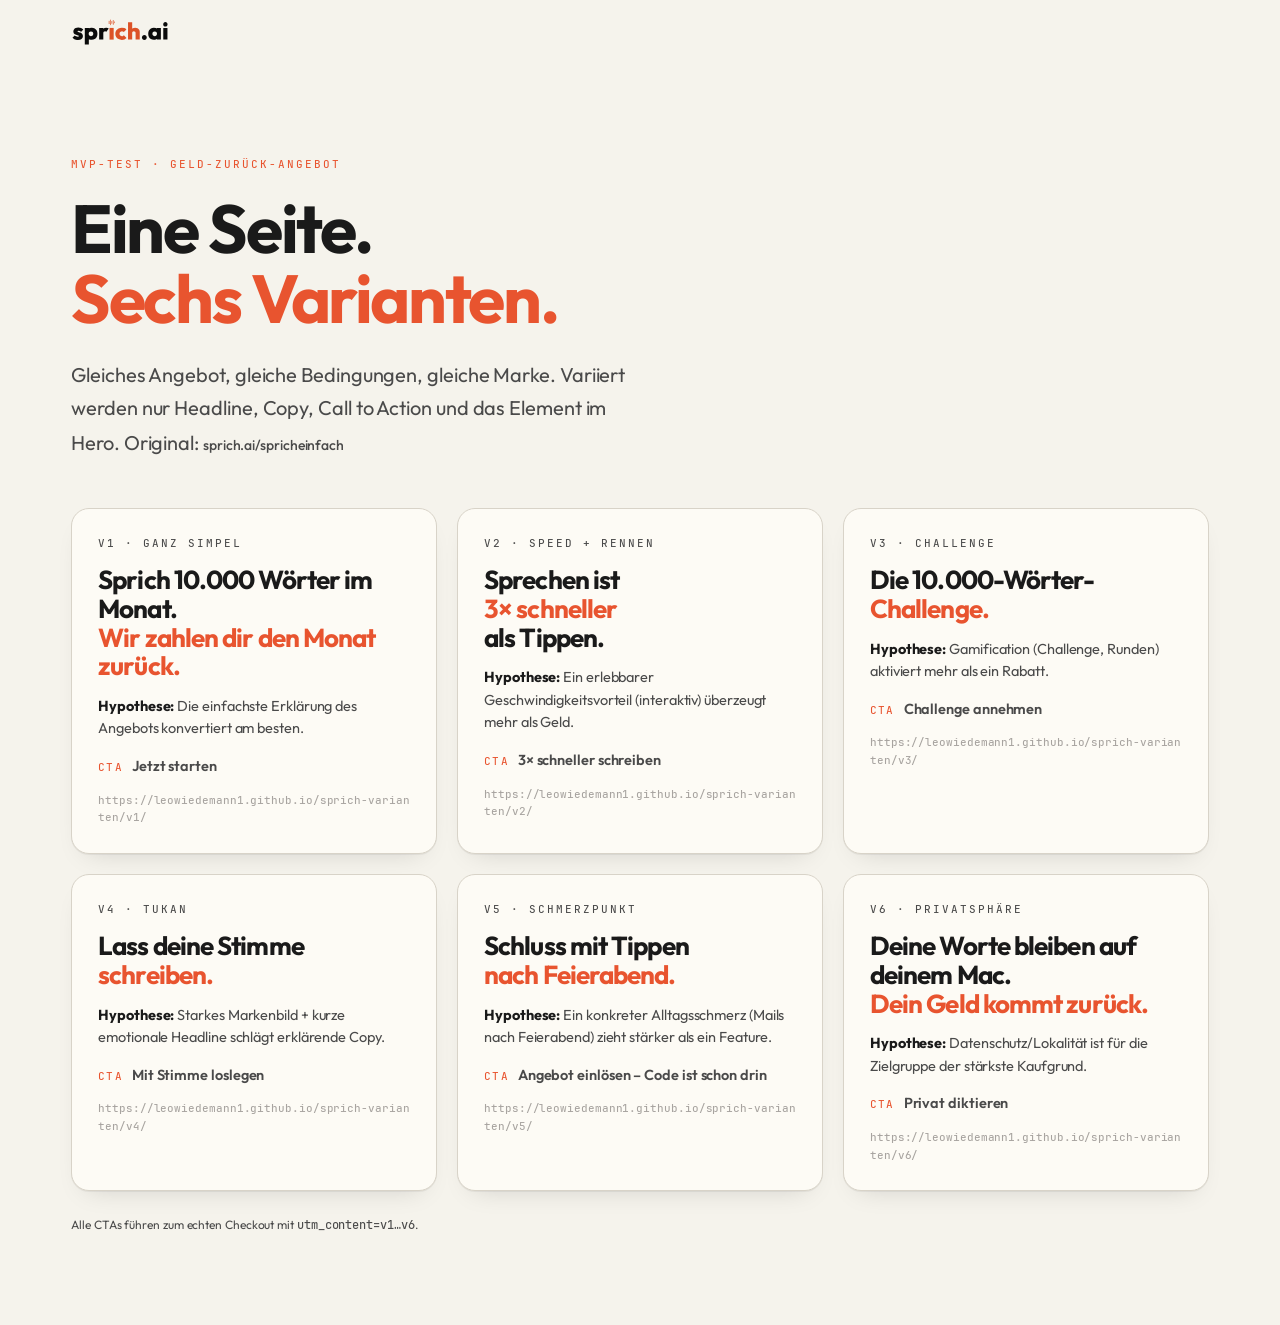
==== index.html @ cdb41f2b "Sechs Landingpage-Varianten von sprich.ai/spricheinfach Statische Varianten für einen MVP-/Copy-Test" ====
<!DOCTYPE html><html lang="de" class="outfit_3907d2c3-module__COBjUq__variable fraunces_93128a2b-module__v168Qq__variable jetbrains_e8d403b8-module___cNS3W__variable"><head>
<meta charset="utf-8"/>
<meta name="viewport" content="width=device-width, initial-scale=1"/>
<meta name="robots" content="noindex, nofollow"/>
<title>Sprich · 6 Landingpage-Varianten</title>
<meta name="description" content="Übersicht der sechs Testvarianten"/>
<link rel="icon" href="https://www.sprich.ai/favicon.ico"/>
<link rel="stylesheet" href="assets/css/fonts.css"/>
<link rel="stylesheet" href="assets/css/site.css"/>
<link rel="stylesheet" href="assets/css/variants.css"/>
</head><body><div class="homepage moneyback vx-index">
<nav class="h-nav"><div class="wrap h-nav-inner"><a href="https://www.sprich.ai/" class="h-nav-brand" aria-label="sprich.ai"><img src="assets/img/wordmark-black.svg" alt="" width="98" height="28"/></a></div></nav>
<main><section class="moneyback_hero"><div class="wrap">
<p class="kicker moneyback_eyebrow">MVP-Test · Geld-zurück-Angebot</p>
<h1 class="hed">Eine Seite.<br/><em>Sechs Varianten.</em></h1>
<p class="moneyback_intro">Gleiches Angebot, gleiche Bedingungen, gleiche Marke. Variiert werden nur Headline, Copy, Call to Action und das Element im Hero. Original: <a class="moneyback_text-link" href="https://www.sprich.ai/spricheinfach">sprich.ai/spricheinfach</a></p>
<div class="vx-grid"><a class="vx-card" href="v1/">
<span class="kicker">V1 · Ganz simpel</span>
<h2 class="hed">Sprich 10.000 Wörter im Monat.<br/><em>Wir zahlen dir den Monat zurück.</em></h2>
<p class="vx-card-hyp"><b>Hypothese:</b> Die einfachste Erklärung des Angebots konvertiert am besten.</p>
<p class="vx-card-cta"><span class="mono">CTA</span> Jetzt starten</p>
<span class="vx-card-url mono">https://leowiedemann1.github.io/sprich-varianten/v1/</span>
</a><a class="vx-card" href="v2/">
<span class="kicker">V2 · Speed + Rennen</span>
<h2 class="hed">Sprechen ist<br/><em>3× schneller</em><br/>als Tippen.</h2>
<p class="vx-card-hyp"><b>Hypothese:</b> Ein erlebbarer Geschwindigkeitsvorteil (interaktiv) überzeugt mehr als Geld.</p>
<p class="vx-card-cta"><span class="mono">CTA</span> 3× schneller schreiben</p>
<span class="vx-card-url mono">https://leowiedemann1.github.io/sprich-varianten/v2/</span>
</a><a class="vx-card" href="v3/">
<span class="kicker">V3 · Challenge</span>
<h2 class="hed">Die 10.000-Wörter-<br/><em>Challenge.</em></h2>
<p class="vx-card-hyp"><b>Hypothese:</b> Gamification (Challenge, Runden) aktiviert mehr als ein Rabatt.</p>
<p class="vx-card-cta"><span class="mono">CTA</span> Challenge annehmen</p>
<span class="vx-card-url mono">https://leowiedemann1.github.io/sprich-varianten/v3/</span>
</a><a class="vx-card" href="v4/">
<span class="kicker">V4 · Tukan</span>
<h2 class="hed">Lass deine Stimme<br/><em>schreiben.</em></h2>
<p class="vx-card-hyp"><b>Hypothese:</b> Starkes Markenbild + kurze emotionale Headline schlägt erklärende Copy.</p>
<p class="vx-card-cta"><span class="mono">CTA</span> Mit Stimme loslegen</p>
<span class="vx-card-url mono">https://leowiedemann1.github.io/sprich-varianten/v4/</span>
</a><a class="vx-card" href="v5/">
<span class="kicker">V5 · Schmerzpunkt</span>
<h2 class="hed">Schluss mit Tippen<br/><em>nach Feierabend.</em></h2>
<p class="vx-card-hyp"><b>Hypothese:</b> Ein konkreter Alltagsschmerz (Mails nach Feierabend) zieht stärker als ein Feature.</p>
<p class="vx-card-cta"><span class="mono">CTA</span> Angebot einlösen – Code ist schon drin</p>
<span class="vx-card-url mono">https://leowiedemann1.github.io/sprich-varianten/v5/</span>
</a><a class="vx-card" href="v6/">
<span class="kicker">V6 · Privatsphäre</span>
<h2 class="hed">Deine Worte bleiben auf deinem Mac.<br/><em>Dein Geld kommt zurück.</em></h2>
<p class="vx-card-hyp"><b>Hypothese:</b> Datenschutz/Lokalität ist für die Zielgruppe der stärkste Kaufgrund.</p>
<p class="vx-card-cta"><span class="mono">CTA</span> Privat diktieren</p>
<span class="vx-card-url mono">https://leowiedemann1.github.io/sprich-varianten/v6/</span>
</a></div>
<p class="moneyback_fineprint">Alle CTAs führen zum echten Checkout mit <span class="mono">utm_content=v1…v6</span>.</p>
</div></section></main></div></body></html>
---- assets/css/fonts.css ----
@font-face{font-family:outfit;src:url(../media/Outfit_Thin-s.p.4e0f2095.ttf)format("truetype");font-display:swap;font-weight:100;font-style:normal}@font-face{font-family:outfit;src:url(../media/Outfit_ExtraLight-s.p.89c4f352.ttf)format("truetype");font-display:swap;font-weight:200;font-style:normal}@font-face{font-family:outfit;src:url(../media/Outfit_Light-s.p.02cbdb76.ttf)format("truetype");font-display:swap;font-weight:300;font-style:normal}@font-face{font-family:outfit;src:url(../media/Outfit_Regular-s.p.e9103a9d.ttf)format("truetype");font-display:swap;font-weight:400;font-style:normal}@font-face{font-family:outfit;src:url(../media/Outfit_Medium-s.p.50cb623b.ttf)format("truetype");font-display:swap;font-weight:500;font-style:normal}@font-face{font-family:outfit;src:url(../media/Outfit_SemiBold-s.p.54ae8ef2.ttf)format("truetype");font-display:swap;font-weight:600;font-style:normal}@font-face{font-family:outfit;src:url(../media/Outfit_Bold-s.p.bc7df518.ttf)format("truetype");font-display:swap;font-weight:700;font-style:normal}@font-face{font-family:outfit;src:url(../media/Outfit_ExtraBold-s.p.4456fcc8.ttf)format("truetype");font-display:swap;font-weight:800;font-style:normal}@font-face{font-family:outfit;src:url(../media/Outfit_Black-s.p.4d6cdb47.ttf)format("truetype");font-display:swap;font-weight:900;font-style:normal}@font-face{font-family:outfit Fallback;src:local(Arial);ascent-override:99.94%;descent-override:25.98%;line-gap-override:0.0%;size-adjust:100.06%}.outfit_3907d2c3-module__COBjUq__className{font-family:outfit,outfit Fallback}.outfit_3907d2c3-module__COBjUq__variable{--font-outfit:"outfit","outfit Fallback"}
@font-face{font-family:fraunces;src:url(../media/Fraunces_normal_latin_ext-s.p.5f7c7356.woff2)format("woff2");font-display:swap;font-weight:100 900;font-style:normal}@font-face{font-family:fraunces;src:url(../media/Fraunces_normal_latin-s.p.fb4c44d9.woff2)format("woff2");font-display:swap;font-weight:100 900;font-style:normal}@font-face{font-family:fraunces;src:url(../media/Fraunces_italic_latin_ext-s.p.338f221d.woff2)format("woff2");font-display:swap;font-weight:100 900;font-style:italic}@font-face{font-family:fraunces;src:url(../media/Fraunces_italic_latin-s.p.2927a788.woff2)format("woff2");font-display:swap;font-weight:100 900;font-style:italic}@font-face{font-family:fraunces Fallback;src:local(Arial);ascent-override:84.05%;descent-override:21.91%;line-gap-override:0.0%;size-adjust:116.36%}.fraunces_93128a2b-module__v168Qq__className{font-family:fraunces,fraunces Fallback}.fraunces_93128a2b-module__v168Qq__variable{--font-fraunces:"fraunces","fraunces Fallback"}
@font-face{font-family:jetbrains;src:url(../media/JetBrainsMono_Regular-s.p.3859950e.ttf)format("truetype");font-display:swap;font-weight:400;font-style:normal}@font-face{font-family:jetbrains;src:url(../media/JetBrainsMono_Medium-s.p.96bf6c27.ttf)format("truetype");font-display:swap;font-weight:500;font-style:normal}@font-face{font-family:jetbrains Fallback;src:local(Arial);ascent-override:77.57%;descent-override:22.82%;line-gap-override:0.0%;size-adjust:131.49%}.jetbrains_e8d403b8-module___cNS3W__className{font-family:jetbrains,jetbrains Fallback}.jetbrains_e8d403b8-module___cNS3W__variable{--font-jetbrains:"jetbrains","jetbrains Fallback"}
---- assets/css/site.css ----
@layer properties{@supports (((-webkit-hyphens:none)) and (not (margin-trim:inline))) or ((-moz-orient:inline) and (not (color:rgb(from red r g b)))){*,:before,:after,::backdrop{--tw-rotate-x:initial;--tw-rotate-y:initial;--tw-rotate-z:initial;--tw-skew-x:initial;--tw-skew-y:initial;--tw-border-style:solid;--tw-shadow:0 0 #0000;--tw-shadow-color:initial;--tw-shadow-alpha:100%;--tw-inset-shadow:0 0 #0000;--tw-inset-shadow-color:initial;--tw-inset-shadow-alpha:100%;--tw-ring-color:initial;--tw-ring-shadow:0 0 #0000;--tw-inset-ring-color:initial;--tw-inset-ring-shadow:0 0 #0000;--tw-ring-inset:initial;--tw-ring-offset-width:0px;--tw-ring-offset-color:#fff;--tw-ring-offset-shadow:0 0 #0000;--tw-outline-style:solid;--tw-blur:initial;--tw-brightness:initial;--tw-contrast:initial;--tw-grayscale:initial;--tw-hue-rotate:initial;--tw-invert:initial;--tw-opacity:initial;--tw-saturate:initial;--tw-sepia:initial;--tw-drop-shadow:initial;--tw-drop-shadow-color:initial;--tw-drop-shadow-alpha:100%;--tw-drop-shadow-size:initial;--tw-ease:initial}}}@layer theme{:root,:host{--font-sans:ui-sans-serif,system-ui,sans-serif,"Apple Color Emoji","Segoe UI Emoji","Segoe UI Symbol","Noto Color Emoji";--font-mono:ui-monospace,SFMono-Regular,Menlo,Monaco,Consolas,"Liberation Mono","Courier New",monospace;--spacing:.25rem;--radius-sm:.25rem;--radius-md:.375rem;--radius-lg:.5rem;--radius-xl:.75rem;--shadow-sm:0 1px 3px 0 #0000001a,0 1px 2px -1px #0000001a;--shadow-md:0 4px 6px -1px #0000001a,0 2px 4px -2px #0000001a;--shadow-lg:0 10px 15px -3px #0000001a,0 4px 6px -4px #0000001a;--ease-in:cubic-bezier(.4,0,1,1);--ease-out:cubic-bezier(0,0,.2,1);--default-transition-duration:.15s;--default-transition-timing-function:cubic-bezier(.4,0,.2,1);--default-font-family:var(--font-sans);--default-mono-font-family:var(--font-mono)}}@layer base{*,:after,:before,::backdrop{box-sizing:border-box;border:0 solid;margin:0;padding:0}::file-selector-button{box-sizing:border-box;border:0 solid;margin:0;padding:0}html,:host{-webkit-text-size-adjust:100%;tab-size:4;line-height:1.5;font-family:var(--default-font-family,ui-sans-serif,system-ui,sans-serif,"Apple Color Emoji","Segoe UI Emoji","Segoe UI Symbol","Noto Color Emoji");font-feature-settings:var(--default-font-feature-settings,normal);font-variation-settings:var(--default-font-variation-settings,normal);-webkit-tap-highlight-color:transparent}hr{height:0;color:inherit;border-top-width:1px}abbr:where([title]){-webkit-text-decoration:underline dotted;text-decoration:underline dotted}h1,h2,h3,h4,h5,h6{font-size:inherit;font-weight:inherit}a{color:inherit;-webkit-text-decoration:inherit;-webkit-text-decoration:inherit;-webkit-text-decoration:inherit;-webkit-text-decoration:inherit;text-decoration:inherit}b,strong{font-weight:bolder}code,kbd,samp,pre{font-family:var(--default-mono-font-family,ui-monospace,SFMono-Regular,Menlo,Monaco,Consolas,"Liberation Mono","Courier New",monospace);font-feature-settings:var(--default-mono-font-feature-settings,normal);font-variation-settings:var(--default-mono-font-variation-settings,normal);font-size:1em}small{font-size:80%}sub,sup{vertical-align:baseline;font-size:75%;line-height:0;position:relative}sub{bottom:-.25em}sup{top:-.5em}table{text-indent:0;border-color:inherit;border-collapse:collapse}:-moz-focusring{outline:auto}progress{vertical-align:baseline}summary{display:list-item}ol,ul,menu{list-style:none}img,svg,video,canvas,audio,iframe,embed,object{vertical-align:middle;display:block}img,video{max-width:100%;height:auto}button,input,select,optgroup,textarea{font:inherit;font-feature-settings:inherit;font-variation-settings:inherit;letter-spacing:inherit;color:inherit;opacity:1;background-color:#0000;border-radius:0}::file-selector-button{font:inherit;font-feature-settings:inherit;font-variation-settings:inherit;letter-spacing:inherit;color:inherit;opacity:1;background-color:#0000;border-radius:0}:where(select:is([multiple],[size])) optgroup{font-weight:bolder}:where(select:is([multiple],[size])) optgroup option{padding-inline-start:20px}::file-selector-button{margin-inline-end:4px}::placeholder{opacity:1}@supports (not ((-webkit-appearance:-apple-pay-button))) or (contain-intrinsic-size:1px){::placeholder{color:currentColor}@supports (color:color-mix(in lab, red, red)){::placeholder{color:color-mix(in oklab,currentcolor 50%,transparent)}}}textarea{resize:vertical}::-webkit-search-decoration{-webkit-appearance:none}::-webkit-date-and-time-value{min-height:1lh;text-align:inherit}::-webkit-datetime-edit{display:inline-flex}::-webkit-datetime-edit-fields-wrapper{padding:0}::-webkit-datetime-edit{padding-block:0}::-webkit-datetime-edit-year-field{padding-block:0}::-webkit-datetime-edit-month-field{padding-block:0}::-webkit-datetime-edit-day-field{padding-block:0}::-webkit-datetime-edit-hour-field{padding-block:0}::-webkit-datetime-edit-minute-field{padding-block:0}::-webkit-datetime-edit-second-field{padding-block:0}::-webkit-datetime-edit-millisecond-field{padding-block:0}::-webkit-datetime-edit-meridiem-field{padding-block:0}::-webkit-calendar-picker-indicator{line-height:1}:-moz-ui-invalid{box-shadow:none}button,input:where([type=button],[type=reset],[type=submit]){appearance:button}::file-selector-button{appearance:button}::-webkit-inner-spin-button{height:auto}::-webkit-outer-spin-button{height:auto}[hidden]:where(:not([hidden=until-found])){display:none!important}}@layer components;@layer utilities{.collapse{visibility:collapse}.invisible{visibility:hidden}.visible{visibility:visible}.absolute{position:absolute}.fixed{position:fixed}.relative{position:relative}.static{position:static}.sticky{position:sticky}.start{inset-inline-start:var(--spacing)}.end{inset-inline-end:var(--spacing)}.container{width:100%}@media (min-width:40rem){.container{max-width:40rem}}@media (min-width:48rem){.container{max-width:48rem}}@media (min-width:64rem){.container{max-width:64rem}}@media (min-width:80rem){.container{max-width:80rem}}@media (min-width:96rem){.container{max-width:96rem}}.block{display:block}.flex{display:flex}.grid{display:grid}.hidden{display:none}.inline{display:inline}.inline-block{display:inline-block}.inline-flex{display:inline-flex}.table{display:table}.transform{transform:var(--tw-rotate-x,)var(--tw-rotate-y,)var(--tw-rotate-z,)var(--tw-skew-x,)var(--tw-skew-y,)}.truncate{text-overflow:ellipsis;white-space:nowrap;overflow:hidden}.rounded{border-radius:.25rem}.border{border-style:var(--tw-border-style);border-width:1px}.lowercase{text-transform:lowercase}.uppercase{text-transform:uppercase}.italic{font-style:italic}.line-through{text-decoration-line:line-through}.underline{text-decoration-line:underline}.shadow{--tw-shadow:0 1px 3px 0 var(--tw-shadow-color,#0000001a),0 1px 2px -1px var(--tw-shadow-color,#0000001a);box-shadow:var(--tw-inset-shadow),var(--tw-inset-ring-shadow),var(--tw-ring-offset-shadow),var(--tw-ring-shadow),var(--tw-shadow)}.ring{--tw-ring-shadow:var(--tw-ring-inset,)0 0 0 calc(1px + var(--tw-ring-offset-width))var(--tw-ring-color,currentcolor);box-shadow:var(--tw-inset-shadow),var(--tw-inset-ring-shadow),var(--tw-ring-offset-shadow),var(--tw-ring-shadow),var(--tw-shadow)}.outline{outline-style:var(--tw-outline-style);outline-width:1px}.blur{--tw-blur:blur(8px);filter:var(--tw-blur,)var(--tw-brightness,)var(--tw-contrast,)var(--tw-grayscale,)var(--tw-hue-rotate,)var(--tw-invert,)var(--tw-saturate,)var(--tw-sepia,)var(--tw-drop-shadow,)}.filter{filter:var(--tw-blur,)var(--tw-brightness,)var(--tw-contrast,)var(--tw-grayscale,)var(--tw-hue-rotate,)var(--tw-invert,)var(--tw-saturate,)var(--tw-sepia,)var(--tw-drop-shadow,)}.transition{transition-property:color,background-color,border-color,outline-color,text-decoration-color,fill,stroke,--tw-gradient-from,--tw-gradient-via,--tw-gradient-to,opacity,box-shadow,transform,translate,scale,rotate,filter,-webkit-backdrop-filter,backdrop-filter,display,content-visibility,overlay,pointer-events;transition-timing-function:var(--tw-ease,var(--default-transition-timing-function));transition-duration:var(--tw-duration,var(--default-transition-duration))}.ease-in{--tw-ease:var(--ease-in);transition-timing-function:var(--ease-in)}.ease-out{--tw-ease:var(--ease-out);transition-timing-function:var(--ease-out)}}:root{--bg-primary:#000;--bg-elevated:#0a0a0a;--bg-card:#0d0d0d;--text-primary:#fafafa;--text-secondary:#fafafa8c;--text-muted:#fafafa59;--accent-glow:#ffffff0f;--border-subtle:#ffffff14;--border-hover:#ffffff26;--color-accent:#ef6a42;--white:#fff;--black:#000;--font-primary:var(--font-outfit),sans-serif;--font-mono:var(--font-outfit),monospace;--space-xs:.5rem;--space-sm:.75rem;--space-md:1rem;--space-lg:1.5rem;--space-xl:2rem;--space-2xl:3rem;--space-3xl:4rem;--space-4xl:6rem;--space-5xl:8rem;--radius-sm:.5rem;--radius-md:.75rem;--radius-lg:1rem;--radius-xl:1.5rem;--radius-pill:9999px;--ease-out:cubic-bezier(.16,1,.3,1);--ease-in-out:cubic-bezier(.65,0,.35,1);--duration-fast:.15s;--duration-normal:.3s;--duration-slow:.5s;--z-bg:0;--z-content:1;--z-spotlight:2;--z-nav:100}*,:before,:after{box-sizing:border-box;margin:0;padding:0}html{scroll-behavior:smooth;-webkit-font-smoothing:antialiased;-moz-osx-font-smoothing:grayscale;text-rendering:optimizelegibility}body{background-color:var(--bg-primary);color:var(--text-primary);font-family:var(--font-primary);min-height:100vh;font-size:1rem;line-height:1.6;overflow-x:hidden}body:before{content:"";pointer-events:none;width:120%;height:60%;z-index:var(--z-bg);background:radial-gradient(at 50% 0,#19193259 0%,#0f0f1e33 30%,#0000 70%);position:fixed;top:-20%;left:50%;transform:translate(-50%)}a{color:inherit;text-decoration:none}img{max-width:100%;display:block}::selection{color:var(--text-primary);background:#ffffff26}.btn{white-space:nowrap;cursor:pointer;border:1px solid #0000;border-radius:.5rem;justify-content:center;align-items:center;height:2.5rem;padding:0 1rem;font-size:.875rem;font-weight:500;text-decoration:none;transition:all .2s;display:inline-flex}.btn-primary{background:var(--text-primary);color:#000;box-shadow:0 1px 2px #0000000d}.btn-primary:hover{background:#ffffffe6}.btn-ghost{color:var(--text-secondary);background:0 0}.btn-ghost:hover{color:var(--text-primary);background:#ffffff0d}h1,h2,h3,h4,h5,h6{letter-spacing:-.02em;color:var(--text-primary);font-weight:700;line-height:1.1}p{color:var(--text-secondary);line-height:1.65}@keyframes hero-fade-in-up{0%{opacity:0;transform:translateY(30px)}to{opacity:1;transform:translateY(0)}}@media (prefers-reduced-motion:reduce){*,:before,:after{transition-duration:.01ms!important;animation-duration:.01ms!important;animation-iteration-count:1!important}}html,body{max-width:100%;overflow-x:clip}@media (max-width:768px){.feature-card_desc,.secondary-feature_desc,.agentic_feature-desc,.agentic_subline,.denglisch_desc,.hero_subline{text-align:center;overflow-wrap:break-word;word-break:break-word}.nav_inner{gap:var(--space-sm);padding:var(--space-xs)var(--space-xs)var(--space-xs)var(--space-md)}.nav_link{padding:var(--space-xs)var(--space-sm);font-size:.8rem}.nav_cta{padding:var(--space-xs)var(--space-md);font-size:.8rem}.hero-seq__trust-badge{white-space:normal;text-wrap:balance}.integrations_headline{font-size:clamp(1.75rem,5vw,3rem)}.section_agentic{overflow:hidden}.agentic_container{gap:var(--space-3xl);padding:0 var(--space-lg);grid-template-columns:1fr}.agentic_container>*{min-width:0;max-width:100%}.agentic_subline{max-width:100%}.terminal_mascot_container,.terminal_headerbox{display:none}.agentic_terminal{width:100%;max-width:100%}.terminal_prompt_container{white-space:normal;overflow-wrap:break-word;word-break:break-word}}@media (max-width:480px){.nav_links{display:none}.nav_inner{padding:var(--space-xs)var(--space-xs)var(--space-xs)var(--space-md)}.integrations_headline{font-size:clamp(1.5rem,7vw,2rem)}.features_label,.denglisch_label,.agentic_label{letter-spacing:.04em;font-size:1rem}.agentic_container{gap:var(--space-2xl);padding:0 var(--space-md);grid-template-columns:1fr}.agentic_container>*{min-width:0;max-width:100%}.agentic_headline{font-size:1.75rem}.agentic_subline{max-width:100%}.terminal_body{font-size:.72rem}.terminal_mascot_container,.terminal_headerbox{display:none}}.mock-scroll-wrapper{width:100%}@media (max-width:768px){.mock-scroll-wrapper{-webkit-overflow-scrolling:touch;margin-left:calc(-1*var(--hpad,20px));margin-right:calc(-1*var(--hpad,20px));padding-left:var(--hpad,20px);padding-right:var(--hpad,20px);scrollbar-width:none;overflow-x:auto}.mock-scroll-wrapper::-webkit-scrollbar{display:none}.mock-scroll-inner{min-width:560px}}@media (max-width:480px){.menubar-menu-item,.menubar-clock{display:none}}@media (max-width:768px){.homepage #hotkey .feature-split-grid{grid-template-columns:1fr!important;gap:2.5rem!important}.homepage #hotkey .feature-split-grid>*{min-width:0}.homepage #hotkey .hed{white-space:normal;text-wrap:balance;font-size:clamp(1.75rem,6vw,2.5rem)!important}.homepage #hotkey .card{-webkit-overflow-scrolling:touch;overflow-x:auto}.homepage .faq-grid{grid-template-columns:1fr!important}.homepage .faq-sticky{position:static!important}}@media (max-width:640px){.homepage .testimonials-grid{grid-template-columns:1fr!important}}.nav{z-index:var(--z-nav);transition:transform var(--duration-normal)var(--ease-out),opacity var(--duration-normal)var(--ease-out);position:fixed;top:1.25rem;left:50%;transform:translate(-50%)}.nav.nav--hidden{opacity:0;pointer-events:none;transform:translate(-50%)translateY(-120%)}.nav_inner{align-items:center;gap:var(--space-lg);padding:var(--space-sm)var(--space-sm)var(--space-sm)var(--space-lg);-webkit-backdrop-filter:blur(20px)saturate(1.2);border:1px solid var(--border-subtle);border-radius:var(--radius-pill);background:#0a0a0ab3;display:flex;box-shadow:0 4px 30px #0006}.nav_logo{letter-spacing:-.03em;white-space:nowrap;color:var(--text-primary);transition:opacity var(--duration-fast);flex-shrink:0;font-size:1.1rem;font-weight:700}.nav_logo:hover{opacity:.8}.nav_links{align-items:center;gap:var(--space-xs);display:flex}.nav_link{padding:var(--space-xs)var(--space-md);color:var(--text-secondary);border-radius:var(--radius-pill);transition:color var(--duration-fast),background var(--duration-fast),box-shadow var(--duration-fast);font-size:.875rem;font-weight:500}.nav_link:hover{color:var(--text-primary);background:#ffffff0f}.nav_link--active{color:#ef6a42;background:#ef6a421a;box-shadow:0 0 14px #ef6a424d,inset 0 0 10px #ef6a420d}.nav_cta{padding:var(--space-xs)var(--space-lg);color:var(--black);background:var(--white);border-radius:var(--radius-pill);transition:box-shadow var(--duration-normal)var(--ease-out),transform var(--duration-fast);white-space:nowrap;align-items:center;gap:.4rem;font-size:.875rem;font-weight:600;display:inline-flex}.apple-icon{flex-shrink:0;position:relative;top:-1px}.nav_cta:hover{transform:scale(1.02);box-shadow:0 0 20px #fff3,0 0 60px #ffffff0d}@media (max-width:640px){.nav_inner{gap:.35rem;padding:.4rem .4rem .4rem .75rem}.nav_links{gap:0}.nav_link{padding:.3rem .5rem;font-size:.75rem}.nav_cta{padding:.4rem .6rem}.nav_cta-label{display:none}}.nav_mobile-toggle{color:var(--text-primary);cursor:pointer;transition:background var(--duration-fast);background:0 0;border:none;border-radius:50%;padding:.4rem;display:none}.nav_mobile-toggle:hover{background:#ffffff1a}@media (max-width:768px){.nav_mobile-toggle{justify-content:center;align-items:center;display:flex}.nav_cta,.nav_links{display:none!important}}.section_integrations{padding:0 0 var(--space-xl);position:relative;overflow:hidden}.integrations_layout{max-width:1240px;padding:0 var(--space-xl);grid-template-columns:minmax(0,.95fr) minmax(0,1.05fr);align-items:center;gap:clamp(24px,4vw,64px);margin:0 auto;display:grid}.integrations_header{text-align:left}.integrations_header .section-subtitle{margin-bottom:var(--space-md)}.integrations_headline{letter-spacing:-.03em;text-wrap:balance;font-size:clamp(2.2rem,4vw,3.6rem);font-weight:800;line-height:1.1}.integrations_lead{margin-top:var(--space-md);max-width:46ch;color:var(--ink-mute);text-wrap:pretty;font-size:clamp(1rem,1.3vw,1.15rem);line-height:1.55}.integrations_pills{margin:var(--space-lg)0 0;flex-wrap:wrap;gap:.6rem;padding:0;list-style:none;display:flex}.integrations_cta{margin-top:var(--space-lg);display:flex}.app-grid{--app-grid-tile:clamp(56px,6vw,80px);--app-grid-gap:clamp(.7rem,1.1vw,1.1rem);min-height:clamp(360px,42vw,560px);position:relative;overflow:hidden;-webkit-mask-image:radial-gradient(75% 75%,#000 45%,#0000 100%);mask-image:radial-gradient(75% 75%,#000 45%,#0000 100%)}.app-grid__rows{gap:var(--app-grid-gap);flex-direction:column;width:150%;display:flex;position:absolute;top:50%;left:50%;transform:translate(-50%,-50%)rotate(-24deg)}.app-grid__row{overflow:hidden}.app-grid__track{gap:var(--app-grid-gap);will-change:transform;width:max-content;animation:70s linear infinite app-grid-drift;display:flex}.app-grid__row[data-reverse] .app-grid__track{animation-direction:reverse}.app-grid__row:nth-child(2) .app-grid__track{animation-duration:95s}.app-grid__row:nth-child(3) .app-grid__track{animation-duration:80s}.app-grid__row:nth-child(4) .app-grid__track{animation-duration:105s}@keyframes app-grid-drift{to{transform:translate(-50%)}}.app-grid__tile{width:var(--app-grid-tile);height:var(--app-grid-tile);background:var(--paper-elev);border:1px solid var(--line-soft);border-radius:clamp(14px,1.4vw,20px);flex-shrink:0;overflow:hidden}.app-grid__tile img{object-fit:cover;width:100%;height:100%;display:block}@media (max-width:900px){.integrations_layout{grid-template-columns:minmax(0,1fr);gap:clamp(20px,5vw,40px)}.integrations_header{text-align:center}.integrations_lead{margin-left:auto;margin-right:auto}.integrations_pills,.integrations_cta{justify-content:center}.app-grid{--app-grid-tile:64px;--app-grid-gap:.85rem;min-height:clamp(300px,62vw,420px)}.app-grid__rows{width:140%}}@media (max-width:640px){.integrations_pills{grid-template-columns:1fr 1fr;align-items:stretch;gap:.5rem;display:grid}.integrations_pills .hero-seq__trust-badge{white-space:normal;text-align:center;justify-content:center;height:100%;padding:.5rem .7rem;font-size:.78rem}}@media (max-width:480px){.app-grid{--app-grid-tile:52px;--app-grid-gap:.6rem;min-height:260px}}@media (prefers-reduced-motion:reduce){.app-grid__track{animation:none}}.section_agentic{padding:var(--space-5xl)0;position:relative;overflow:hidden}.section_agentic:before{content:"";pointer-events:none;background:radial-gradient(#60a5fa0f 0%,#0000 70%);width:800px;height:600px;position:absolute;top:50%;left:50%;transform:translate(-50%,-50%)}.agentic_container{max-width:1200px;padding:0 var(--space-xl);gap:var(--space-4xl);grid-template-columns:1fr 1.2fr;align-items:center;margin:0 auto;display:grid}.agentic_text{gap:var(--space-md);flex-direction:column;display:flex}.agentic_label{text-transform:uppercase;letter-spacing:.1em;color:#ef6a42;font-size:1.53rem;font-weight:600}.agentic_headline{letter-spacing:-.03em;font-size:clamp(2rem,4vw,3.2rem);font-weight:800;line-height:1.1}.agentic_subline{color:var(--text-secondary);max-width:min(440px,100%);font-size:1rem;line-height:1.65}.agentic_features{gap:var(--space-xl);margin-top:var(--space-xl);flex-direction:column;display:flex}.agentic_feature{gap:var(--space-md);align-items:flex-start;display:flex}.agentic_feature>div:last-child{overflow-wrap:break-word;word-break:break-word;flex:1;min-width:0}.agentic_feature-icon{background:#ef6a4214;border:1px solid #ef6a4226;border-radius:10px;flex-shrink:0;justify-content:center;align-items:center;width:44px;height:44px;margin-top:2px;display:flex}.agentic_feature-title{color:var(--text-primary);margin-bottom:var(--space-xs);font-size:1rem;font-weight:700}.agentic_feature-desc{color:var(--text-secondary);font-size:.875rem;line-height:1.6}@media (max-width:768px){.agentic_container{align-items:start;gap:var(--space-3xl);padding:0 var(--space-md);grid-template-columns:1fr}.section_agentic{padding-left:0;padding-right:0;overflow:clip}.agentic_subline{max-width:100%}.agentic_container>*{overflow-wrap:break-word;word-break:break-word;min-width:0;max-width:100%}}.agentic_terminal{background-color:#0b0b0b;border:1px solid #2d2d2d;border-radius:11px;flex-direction:column;width:582px;max-width:100%;height:399px;margin:0 auto;display:flex;position:relative;overflow:hidden;box-shadow:0 3px 20px #00000040}@media (max-width:768px){.agentic_terminal{width:100%;max-width:100%;height:260px}}.terminal_chrome{border-bottom:1px solid #2d2d2d;align-items:center;padding:10px;display:flex}.window_controls{gap:7px;display:flex}.window_controls span{border-radius:50%;width:11px;height:11px;display:inline-block}.window_controls span:first-child{background-color:#ff5f56}.window_controls span:nth-child(2){background-color:#ffbd2e}.window_controls span:nth-child(3){background-color:#27c93f}.terminal_body{color:#fff;flex:1;padding:8px 16px;font-family:ui-monospace,SFMono-Regular,Menlo,Monaco,Consolas,Liberation Mono,Courier New,monospace;font-size:11px;position:relative;overflow:hidden}.terminal_body *{overflow-wrap:break-word;word-break:break-word;font-family:inherit}.terminal_body:after{content:"";pointer-events:none;background:linear-gradient(#0000 0%,#000000e6 100%);border-bottom-right-radius:11px;border-bottom-left-radius:11px;height:96px;position:absolute;bottom:0;left:0;right:0}.terminal_mascot_container{white-space:pre;color:#ef6a42;max-width:100%;margin-bottom:8px;line-height:1;overflow:hidden}.terminal_dim{color:#ffffff80}.terminal_white{color:#fff}.terminal_prompt_caret{color:#7b61ff}.terminal_action_read{color:#27c93f}.terminal_action_create{color:gold}.terminal_prompt_container{color:#ffffffe6;opacity:0;overflow-wrap:break-word;word-break:break-word;width:100%;min-width:0;margin-top:2px;line-height:1.3;transition:opacity .3s ease-out;display:flex}.terminal_prompt_container>div{flex:1;min-width:0}.terminal_prompt--visible{opacity:1}.terminal_animated{white-space:normal;overflow-wrap:break-word;word-break:break-word;color:#fffc;max-width:100%;margin-top:2px;margin-left:0;line-height:1.3;overflow:hidden}.terminal_line{opacity:0;transition:opacity .15s ease-out}.terminal_line--visible{opacity:1}.terminal_spacer{height:8px}@keyframes spin_braille{0%{content:"⠋"}10%{content:"⠙"}20%{content:"⠹"}30%{content:"⠸"}40%{content:"⠼"}50%{content:"⠴"}60%{content:"⠦"}70%{content:"⠧"}80%{content:"⠇"}90%{content:"⠏"}to{content:"⠋"}}@keyframes spin{to{transform:rotate(360deg)}}.auth_page{min-height:100vh;padding:var(--space-xl)var(--space-md);background:radial-gradient(ellipse at 50% 0%,#ef6a4214 0%,transparent 60%),var(--bg-primary);justify-content:center;align-items:center;display:flex}.auth_container{align-items:center;gap:var(--space-xl);opacity:0;width:100%;max-width:420px;animation:hero-fade-in-up .6s var(--ease-out).1s forwards;flex-direction:column;display:flex}.auth_logo{letter-spacing:-.03em;font-size:1.5rem;font-weight:700;text-decoration:none}.auth_logo-accent{color:#ef6a42}.auth_card{-webkit-backdrop-filter:blur(20px);border:1px solid var(--border-subtle);border-radius:var(--radius-xl);background:#0d0d0db3;width:100%;overflow:hidden}.auth_tabs{border-bottom:1px solid var(--border-subtle);display:flex}.auth_tab{padding:var(--space-md)var(--space-lg);color:var(--text-secondary);font-family:var(--font-primary);cursor:pointer;transition:color var(--duration-fast),background var(--duration-fast);background:0 0;border:none;flex:1;font-size:.95rem;font-weight:500}.auth_tab:hover{color:var(--text-primary);background:#ffffff08}.auth_tab--active{color:var(--text-primary);background:#ef6a420f;border-bottom:2px solid #ef6a42}.auth_form{gap:var(--space-md);padding:var(--space-xl);flex-direction:column;display:flex}.auth_field{gap:var(--space-xs);flex-direction:column;display:flex}.auth_label{color:var(--text-secondary);letter-spacing:.01em;font-size:.85rem;font-weight:500}.auth_label-row{justify-content:space-between;align-items:center;display:flex}.auth_forgot-link{color:#ffffff59;cursor:pointer;font-size:.78rem;font-family:var(--font-primary);transition:color var(--duration-fast);background:0 0;border:none;padding:0}.auth_forgot-link:hover{color:var(--text-secondary)}.auth_back-link{color:#fff6;cursor:pointer;font-size:.85rem;font-family:var(--font-primary);margin-bottom:var(--space-xs);transition:color var(--duration-fast);background:0 0;border:none;padding:0}.auth_back-link:hover{color:var(--text-secondary)}.auth_forgot-hint{color:var(--text-secondary);margin:0;font-size:.875rem;line-height:1.5}.auth_input{width:100%;padding:.75rem var(--space-md);border:1px solid var(--border-subtle);border-radius:var(--radius-md);color:var(--text-primary);font-family:var(--font-primary);transition:border-color var(--duration-fast),box-shadow var(--duration-fast);background:#ffffff0a;outline:none;font-size:1rem}.auth_input::placeholder{color:var(--text-muted)}.auth_input:focus{border-color:#ef6a4280;box-shadow:0 0 0 3px #ef6a421a}.auth_input--error,.auth_input--error:focus{border-color:#f8717199;box-shadow:0 0 0 3px #f871711a}.auth_field-error{color:#f87171;margin:0;font-size:.8rem;line-height:1.4}.auth_password-wrap{position:relative}.auth_password-wrap .auth_input{padding-right:2.75rem}.auth_password-toggle{border-radius:var(--radius-sm);color:var(--text-muted);cursor:pointer;transition:color var(--duration-fast);background:0 0;border:none;justify-content:center;align-items:center;padding:.35rem;display:flex;position:absolute;top:50%;right:.6rem;transform:translateY(-50%)}.auth_password-toggle:hover{color:var(--text-secondary)}.auth_password-toggle:focus-visible{outline-offset:1px;outline:2px solid #ef6a4299}.auth_strength{align-items:center;gap:var(--space-sm);margin-top:2px;display:flex}.auth_strength-bar{flex:1;gap:4px;display:flex}.auth_strength-segment{height:4px;transition:background var(--duration-normal);background:#ffffff14;border-radius:2px;flex:1}.auth_strength-label{text-align:right;min-width:52px;font-size:.75rem;font-weight:500}.auth_error{color:#f87171;border-radius:var(--radius-sm);padding:var(--space-sm)var(--space-md);background:#f8717114;border:1px solid #f8717133;font-size:.875rem}.auth_success{color:#4ade80;border-radius:var(--radius-sm);padding:var(--space-sm)var(--space-md);background:#4ade8014;border:1px solid #4ade8033;font-size:.875rem}.auth_submit{width:100%;padding:.85rem var(--space-xl);border-radius:var(--radius-pill);color:var(--white);font-family:var(--font-primary);cursor:pointer;transition:box-shadow var(--duration-normal)var(--ease-out),transform var(--duration-fast);margin-top:var(--space-xs);background:linear-gradient(90deg,#ef6a42,#d97706);border:none;font-size:1rem;font-weight:600;box-shadow:0 0 30px #ef6a4240,0 0 60px #ef6a4214}.auth_submit:hover:not(:disabled){transform:scale(1.02);box-shadow:0 0 40px #ef6a4266,0 0 80px #ef6a421f}.auth_submit:disabled{opacity:.6;cursor:not-allowed}.auth_toc-label{align-items:flex-start;gap:var(--space-sm);color:var(--text-secondary);cursor:pointer;font-size:.85rem;line-height:1.5;display:flex}.auth_toc-check-wrap{flex-shrink:0;width:16px;height:16px;margin-top:2px;position:relative}.auth_toc-checkbox{opacity:0;cursor:pointer;z-index:1;margin:0;position:absolute;inset:0}.auth_toc-checkmark{border:1px solid var(--border-subtle);width:16px;height:16px;transition:background var(--duration-fast),border-color var(--duration-fast);pointer-events:none;background:#ffffff0a;border-radius:4px;display:block;position:relative}.auth_toc-checkmark--on{background:#ef6a42;border-color:#ef6a42}.auth_toc-checkmark--on:after{content:"";border:2px solid #fff;border-top:none;border-left:none;width:5px;height:9px;position:absolute;top:1px;left:4px;transform:rotate(45deg)}.auth_toc-checkbox:focus-visible+.auth_toc-checkmark{outline-offset:2px;outline:2px solid #ef6a4299}.auth_toc-link{color:#ef6a42;transition:opacity var(--duration-fast);text-decoration:none}.auth_toc-link:hover{opacity:.8;text-decoration:underline}.auth_label-optional{color:var(--text-muted);font-size:.78rem;font-weight:400}.auth_divider{align-items:center;gap:var(--space-sm);display:flex}.auth_divider-line{background:var(--border-subtle);flex:1;height:1px}.auth_divider-text{color:var(--text-muted);text-transform:uppercase;letter-spacing:.05em;font-size:.8rem}.auth_apple-btn,.auth_google-btn{justify-content:center;align-items:center;gap:var(--space-sm);width:100%;padding:.85rem var(--space-xl);border:1px solid var(--border-subtle);border-radius:var(--radius-pill);color:#000;font-family:var(--font-primary);cursor:pointer;transition:background var(--duration-fast),transform var(--duration-fast);background:#fff;font-size:1rem;font-weight:600;display:flex}.auth_apple-btn:hover:not(:disabled),.auth_google-btn:hover:not(:disabled){background:#e8e8e8;transform:scale(1.02)}.auth_apple-btn:disabled,.auth_google-btn:disabled{opacity:.4;cursor:not-allowed}.auth_apple-icon,.auth_google-icon{width:18px;height:18px}.auth_oauth-disclaimer{color:var(--text-muted);text-align:center;margin:0;font-size:.75rem;line-height:1.5}.auth_totp-hint{color:var(--text-secondary);text-align:center;margin:0;font-size:.875rem;line-height:1.5}.auth_totp-input{width:100%;padding:.85rem var(--space-md);border:1px solid var(--border-subtle);border-radius:var(--radius-md);color:var(--text-primary);font-family:var(--font-mono);text-align:center;letter-spacing:.3em;transition:border-color var(--duration-fast),box-shadow var(--duration-fast);background:#ffffff0a;outline:none;font-size:1.5rem}.auth_totp-input:focus{border-color:#ef6a4280;box-shadow:0 0 0 3px #ef6a421a}.auth_totp-title{color:var(--text-primary);text-align:center;margin:0;font-size:1.1rem;font-weight:600}.account_page{min-height:100vh;padding:120px var(--space-md)var(--space-5xl);background:radial-gradient(ellipse at 50% 0%,#ef6a420f 0%,transparent 60%),var(--bg-primary);justify-content:center;align-items:flex-start;display:flex}.account_container{gap:var(--space-lg);opacity:0;width:100%;max-width:520px;animation:hero-fade-in-up .6s var(--ease-out).1s forwards;flex-direction:column;display:flex}.account_header-row{justify-content:space-between;align-items:center;gap:var(--space-md);padding:0 var(--space-xs);margin-bottom:var(--space-xs);display:flex}.account_card{-webkit-backdrop-filter:blur(20px);border:1px solid var(--border-subtle);border-radius:var(--radius-xl);width:100%;padding:var(--space-md)var(--space-xl);background:#0d0d0db3;flex-direction:column;display:flex}.account_headline{letter-spacing:-.025em;color:var(--text-primary);margin:0;font-size:1.75rem;font-weight:700}.account_badge-group{align-items:center;gap:.625rem;display:flex}.account_badge{letter-spacing:.05em;text-transform:uppercase;border-radius:var(--radius-pill);color:var(--text-secondary);border:1px solid var(--border-subtle);background:#ffffff0f;padding:.25rem .75rem;font-size:.75rem;font-weight:600}.account_badge--active{color:#4ade80;background:#4ade801a;border-color:#4ade8040}.account_badge--warning{color:#94a3b8;background:#94a3b814;border-color:#94a3b833}.account_badge-warning{color:#f59e0b;background:#f59e0b1f;border:1px solid #f59e0b4d;border-radius:999px;flex-shrink:0;justify-content:center;align-items:center;width:1.5rem;height:1.5rem;display:inline-flex}.account_badge--lifetime{color:#c9a227;background:#c9a2271f;border-color:#c9a2274d}.account_info-row{justify-content:space-between;align-items:center;gap:var(--space-md);padding:var(--space-md)0;border-bottom:1px solid var(--border-subtle);display:flex}.account_info-row:last-of-type{border-bottom:none}.account_info-label{color:var(--text-secondary);font-size:.875rem;font-weight:500}.account_info-value{color:var(--text-primary);text-align:right;word-break:break-all;font-size:.95rem;font-weight:400}.account_plan-notice{color:var(--text-secondary);margin:0;padding:.25rem 0 .75rem;font-size:.875rem}.account_signout{margin-top:var(--space-xs);padding:.65rem var(--space-lg);border:1px solid var(--border-hover);border-radius:var(--radius-pill);color:var(--text-secondary);font-family:var(--font-primary);cursor:pointer;transition:color var(--duration-fast),border-color var(--duration-fast),background var(--duration-fast);background:0 0;font-size:.9rem;font-weight:500}.account_signout:hover{color:var(--text-primary);background:#ffffff0a;border-color:#ffffff4d}.account_signout-wrap{margin-top:var(--space-sm);justify-content:center;display:flex}.account_signout-link{border-radius:var(--radius-pill);color:var(--text-secondary);font-family:var(--font-primary);cursor:pointer;transition:color var(--duration-fast),border-color var(--duration-fast),background var(--duration-fast);background:0 0;border:1px solid #ffffff2e;padding:.5rem 1.4rem;font-size:.875rem;font-weight:500}.account_signout-link:hover{color:var(--text-primary);background:#ffffff0a;border-color:#ffffff52}.account_section{padding:var(--space-md)0;border-top:1px solid var(--border-subtle);gap:var(--space-sm);flex-direction:column;display:flex}.account_section-header{justify-content:space-between;align-items:center;gap:var(--space-md);min-height:1.75rem;display:flex}.account_section-title{letter-spacing:-.005em;color:var(--text-primary);font-size:.95rem;font-weight:600}.account_section-actions{gap:var(--space-sm);margin-top:var(--space-xs);flex-wrap:wrap;display:flex}.account_section-quietaction{margin-top:var(--space-xs)}.account_section-btn{color:#ef6a42;cursor:pointer;font-size:.85rem;font-family:var(--font-primary);text-align:left;opacity:.85;transition:opacity var(--duration-fast);background:0 0;border:none;padding:0}.account_section-btn:hover{opacity:1}.account_section-quietaction .account_section-btn{color:var(--text-muted);opacity:1}.account_section-quietaction .account_section-btn:hover{color:var(--text-secondary)}.account_btn{border-radius:var(--radius-pill);font-family:var(--font-primary);cursor:pointer;white-space:nowrap;transition:box-shadow var(--duration-normal)var(--ease-out),transform var(--duration-fast),background var(--duration-fast),border-color var(--duration-fast),color var(--duration-fast);justify-content:center;align-items:center;padding:.55rem 1.1rem;font-size:.875rem;font-weight:600;text-decoration:none;display:inline-flex}.account_btn--primary{color:var(--white);background:linear-gradient(90deg,#ef6a42,#d97706);border:none;box-shadow:0 0 22px #ef6a4238,0 0 44px #ef6a420f}.account_btn--primary:hover{transform:scale(1.02);box-shadow:0 0 32px #ef6a4259,0 0 64px #ef6a421a}.account_btn--ghost{border:1px solid var(--border-subtle);color:var(--text-primary);background:#ffffff0a}.account_btn--ghost:hover{background:#ffffff12;border-color:#fff3}.account_change-form{margin-top:var(--space-md);gap:var(--space-sm);flex-direction:column;display:flex}.account_reset-link{color:#ffffff4d;cursor:pointer;font-size:.8rem;font-family:var(--font-primary);text-align:left;text-underline-offset:3px;transition:color var(--duration-fast);background:0 0;border:none;padding:0;-webkit-text-decoration:underline dotted;text-decoration:underline dotted}.account_reset-link:hover:not(:disabled){color:var(--text-secondary)}.account_reset-link:disabled{opacity:.5;cursor:default}.account_danger-zone{border-radius:var(--radius-lg);border:1px solid #ef444433;overflow:hidden}.account_danger-header{padding:var(--space-sm)var(--space-md);background:#ef44440f;border-bottom:1px solid #ef444426}.account_danger-title{letter-spacing:.08em;text-transform:uppercase;color:#f87171;font-size:.75rem;font-weight:600}.account_danger-body{padding:var(--space-md);justify-content:space-between;align-items:center;gap:var(--space-md);display:flex}.account_danger-desc{color:var(--text-secondary);font-size:.875rem;line-height:1.5}.account_danger-warning{color:#fca5a5;font-size:.875rem;line-height:1.5}.account_delete-trigger{padding:.5rem var(--space-md);border-radius:var(--radius-pill);color:#f87171;font-family:var(--font-primary);cursor:pointer;white-space:nowrap;transition:background var(--duration-fast),border-color var(--duration-fast);background:0 0;border:1px solid #ef444459;flex-shrink:0;font-size:.875rem;font-weight:500}.account_delete-trigger:hover{background:#ef444414;border-color:#ef444480}.account_delete-confirm{padding:var(--space-md);gap:var(--space-md);flex-direction:column;display:flex}.account_delete-actions{gap:var(--space-sm);display:flex}.account_delete-actions .account_signout{flex:1;margin-top:0}.account_delete-btn{padding:.75rem var(--space-xl);border-radius:var(--radius-pill);color:var(--white);font-family:var(--font-primary);cursor:pointer;transition:box-shadow var(--duration-normal)var(--ease-out),transform var(--duration-fast);background:linear-gradient(90deg,#b91c1c,#ef4444);border:none;flex:1;font-size:.95rem;font-weight:600;box-shadow:0 0 20px #ef444433}.account_delete-btn:hover:not(:disabled){transform:scale(1.02);box-shadow:0 0 30px #ef444459}.account_delete-btn:disabled{opacity:.5;cursor:not-allowed}.account_totp-status{align-items:center;gap:var(--space-sm);color:var(--text-secondary);padding:var(--space-sm)0;font-size:.875rem;display:flex}.account_totp-dot{background:#4ade80;border-radius:50%;width:8px;height:8px;box-shadow:0 0 6px #4ade8066}.account_totp-enroll{gap:var(--space-md);padding-top:var(--space-md);flex-direction:column;display:flex}.account_totp-qr{border-radius:var(--radius-md);padding:var(--space-md);background:#fff;align-self:center;width:fit-content}.account_totp-qr img{width:180px;height:180px;display:block}.account_totp-secret-label{color:var(--text-muted);font-size:.8rem}.account_totp-secret{font-family:var(--font-mono);color:var(--text-primary);border:1px solid var(--border-subtle);border-radius:var(--radius-sm);padding:var(--space-sm)var(--space-md);word-break:break-all;-webkit-user-select:all;user-select:all;background:#ffffff0a;font-size:.85rem}.account_totp-actions{gap:var(--space-sm);display:flex}.account_totp-actions button{flex:1}.account_totp-confirm-dialog{gap:var(--space-md);padding-top:var(--space-sm);flex-direction:column;display:flex}.account_totp-confirm-text{color:var(--text-secondary);font-size:.875rem;line-height:1.5}.homepage:not([data-theme=dark]) .account_page{background:var(--bg-soft);padding-top:100px}.homepage:not([data-theme=dark]) .account_card{background:var(--paper);border:.5px solid var(--line-soft);-webkit-backdrop-filter:none;border-radius:18px;box-shadow:0 1px 3px #0000000a,0 4px 16px #0000000f;box-shadow:0 1px 3px lab(0% 0 0/.04),0 4px 16px lab(0% 0 0/.06)}.homepage:not([data-theme=dark]) .account_section{border-top-color:var(--line-soft)}.homepage:not([data-theme=dark]) .account_headline{font-family:var(--font-outfit);letter-spacing:-.025em;color:var(--ink);font-size:1.4rem;font-weight:700}.homepage:not([data-theme=dark]) .account_badge{background:var(--bg-soft);color:var(--ink-mute);border-color:var(--line-soft)}.homepage:not([data-theme=dark]) .account_badge--active{color:#005f13;color:lab(34.7341% -51.3047 50.7143);background:#d6fad6;background:lab(94.9779% -16.7671 13.14);border-color:#a5e0a5;border-color:lab(83.8667% -27.9624 22.264)}.homepage:not([data-theme=dark]) .account_badge--warning{color:var(--ink-mute);background:var(--bg-soft);border-color:var(--line-soft)}.homepage:not([data-theme=dark]) .account_badge-warning{color:#b35100;color:lab(46.6484% 44.5038 79.2081);background:#ffede3;background:lab(95.1339% 11.2289 15.048);border-color:#ffc9a9;border-color:lab(85.6306% 20.9999 27.9351)}.homepage:not([data-theme=dark]) .account_badge--lifetime{color:#a34d00;color:lab(43.3634% 39.1429 81.1313);background:#ffeddf;background:lab(95.1466% 12.2662 19.4304);border-color:#ffcba9;border-color:lab(85.67% 21.44 33.5702)}.homepage:not([data-theme=dark]) .account_info-row{border-bottom-color:var(--line-hair,var(--line-soft))}.homepage:not([data-theme=dark]) .account_info-label{color:var(--ink-mute);font-size:.875rem}.homepage:not([data-theme=dark]) .account_info-value{color:var(--ink)}.homepage:not([data-theme=dark]) .account_plan-notice{color:var(--ink-mute)}.homepage:not([data-theme=dark]) .account_signout{border-color:var(--line-soft);color:var(--ink-mute);font-family:var(--font-outfit);border-radius:10px}.homepage:not([data-theme=dark]) .account_signout:hover{color:var(--ink);border-color:var(--ink-mute);background:var(--bg-soft)}.homepage:not([data-theme=dark]) .account_section-title{color:var(--ink);font-family:var(--font-outfit)}.homepage:not([data-theme=dark]) .account_section-btn{color:var(--accent);font-family:var(--font-outfit)}.homepage:not([data-theme=dark]) .account_section-quietaction .account_section-btn{color:var(--ink-mute)}.homepage:not([data-theme=dark]) .account_section-quietaction .account_section-btn:hover{color:var(--ink)}.homepage:not([data-theme=dark]) .account_btn--ghost{background:var(--bg-soft);border-color:var(--line-soft);color:var(--ink)}.homepage:not([data-theme=dark]) .account_btn--ghost:hover{background:var(--paper);border-color:var(--ink-mute)}.homepage:not([data-theme=dark]) .account_signout-link{border-color:var(--line-soft);color:var(--ink-mute);font-family:var(--font-outfit)}.homepage:not([data-theme=dark]) .account_signout-link:hover{color:var(--ink);border-color:var(--ink-mute);background:var(--bg-soft)}.homepage:not([data-theme=dark]) .account_totp-status,.homepage:not([data-theme=dark]) .account_totp-confirm-text{color:var(--ink-mute)}.homepage:not([data-theme=dark]) .account_totp-secret{background:var(--bg-soft);border-color:var(--line-soft);color:var(--ink);font-family:var(--font-jetbrains),monospace}.homepage:not([data-theme=dark]) .account_danger-zone{border-color:#ff9ea6;border-color:lab(75.4885% 38.9864 12.6958)}.homepage:not([data-theme=dark]) .account_danger-header{background:#fff0f1;background:lab(96.0877% 13.0261 4.10634);border-bottom-color:#ffc5c9;border-bottom-color:lab(85.211% 26.024 8.31996)}.homepage:not([data-theme=dark]) .account_danger-title{color:#b00038;color:lab(37.4346% 64.6329 23.6875)}.homepage:not([data-theme=dark]) .account_danger-desc{color:var(--ink-mute)}.homepage:not([data-theme=dark]) .account_danger-warning{color:#b00038;color:lab(37.4346% 64.6329 23.6875)}.account_btn-wrap{flex-direction:column;align-items:flex-start;gap:6px;display:flex}.account_btn-error{color:#f26074;color:lab(60.8897% 58.3407 19.8194);padding-left:2px;font-size:.775rem}.homepage:not([data-theme=dark]) .account_btn-error{color:#b00038;color:lab(37.4346% 64.6329 23.6875)}.offer-progress_note{padding:.25rem 0 0;font-size:.85rem}.offer-progress_note a{color:inherit;text-underline-offset:2px;text-decoration:underline}.offer-progress_bar{background:#ffffff14;border-radius:999px;height:6px;margin-top:.75rem;overflow:hidden}.offer-progress_fill{background:#ef6a42;border-radius:999px;height:100%}.offer-progress_checks{font-variant-numeric:tabular-nums;color:var(--text-secondary);flex-wrap:wrap;gap:.35rem 1.25rem;margin:.6rem 0 0;padding:0;font-size:.8rem;list-style:none;display:flex}.offer-progress_check--met{color:var(--text-primary)}.homepage:not([data-theme=dark]) .offer-progress_bar{background:var(--line-soft)}.homepage:not([data-theme=dark]) .offer-progress_checks{color:var(--ink-mute)}.homepage:not([data-theme=dark]) .offer-progress_check--met{color:var(--ink)}.ref_page{min-height:100vh;padding:120px var(--space-md)var(--space-5xl);background:radial-gradient(ellipse at 50% 0%,#ef6a420f 0%,transparent 60%),var(--bg-primary);justify-content:center;align-items:flex-start;display:flex}.ref_container{gap:var(--space-lg);opacity:0;width:100%;max-width:520px;animation:hero-fade-in-up .6s var(--ease-out).1s forwards;flex-direction:column;display:flex}.ref_card{background:var(--bg-elevated);border:1px solid var(--border-subtle);border-radius:var(--radius-xl);width:100%;padding:var(--space-3xl)var(--space-xl);text-align:center;align-items:center;gap:var(--space-lg);flex-direction:column;display:flex}.ref_icon-wrap{width:64px;height:64px;color:var(--accent,#ef6a42);background:#ef6a421a;border:1px solid #ef6a4233;border-radius:50%;flex-shrink:0;justify-content:center;align-items:center;display:flex}.ref_icon{color:var(--accent,#ef6a42)}.ref_headline{letter-spacing:-.025em;color:var(--text-primary);margin:0;font-size:1.75rem;font-weight:700}.ref_subline{color:var(--text-secondary);max-width:380px;margin:0;font-size:.975rem;line-height:1.6}.ref_subline strong{color:var(--text-primary);font-weight:600}.ref_code-display{background:var(--bg-primary);border:1px solid var(--border-subtle);border-radius:var(--radius-md);padding:var(--space-md)var(--space-xl);flex-direction:column;align-items:center;gap:6px;width:100%;display:flex}.ref_code-label{letter-spacing:.1em;text-transform:uppercase;color:var(--text-muted);font-size:.7rem;font-weight:500}.ref_code-value{font-family:var(--font-mono,monospace);letter-spacing:.12em;color:var(--text-primary);font-size:1.5rem;font-weight:600}.ref_cta{border-radius:var(--radius-full,999px);background:var(--accent,#ef6a42);color:#fff;justify-content:center;align-items:center;width:100%;padding:.75rem 1.5rem;font-size:.95rem;font-weight:600;text-decoration:none;transition:opacity .15s;display:inline-flex}.ref_cta:hover{opacity:.88}.ref_disclaimer{color:var(--text-muted);margin:0;font-size:.82rem;line-height:1.5}.ref_login-link{color:var(--text-secondary);text-underline-offset:2px;text-decoration:underline}.ref_login-link:hover{color:var(--text-primary)}.blog_page{--blog-bg:#0b0a09;--blog-bg-soft:#141210;--blog-card:#17140f;--blog-card-2:#1d1914;--blog-border:#ffffff0f;--blog-border-strong:#ffffff1f;--blog-text:#f5efe6;--blog-text-mute:#a59c8e;--blog-text-dim:#6b6357;--blog-accent:#ff6b3d;--blog-accent-2:#ff8960;--blog-accent-deep:#c44a22;background:var(--blog-bg);min-height:100vh;color:var(--blog-text);font-family:var(--font-outfit,sans-serif);padding-top:80px}.blog_tag-chip{letter-spacing:.08em;text-transform:uppercase;font-size:11px;font-weight:600;font-family:var(--font-outfit,sans-serif);cursor:pointer;border-radius:999px;align-items:center;gap:6px;padding:5px 12px;text-decoration:none;transition:border-color .2s,background .2s;display:inline-flex}.blog_tag-chip--brand{color:var(--blog-accent-2);background:#ff6b3d1a;border:1px solid #ff6b3d4d}.blog_tag-chip--muted{border:1px solid var(--blog-border-strong);color:var(--blog-text-mute);background:#ffffff0a}.blog_tag-chip--muted:hover{border-color:#fff3}.blog_tag-chip--active{background:var(--blog-accent)!important;border-color:var(--blog-accent)!important;color:#fff!important}.blog_tag-chip--small{padding:4px 10px;font-size:10px}.blog_container{max-width:1100px;margin:0 auto;padding:0 48px}.blog_status-line{font-family:var(--font-mono-blog,monospace);color:var(--blog-text-dim);letter-spacing:.05em;align-items:center;gap:10px;margin-top:64px;font-size:11px;display:flex}.blog_rec-dot{background:var(--blog-accent);width:8px;height:8px;box-shadow:0 0 10px var(--blog-accent);border-radius:50%;animation:2s ease-in-out infinite blog_pulse}@keyframes blog_pulse{0%,to{opacity:1}50%{opacity:.4}}.blog_status-line-divider{background:var(--blog-border);flex:1;height:1px}.blog_hero-headline{font-family:var(--font-outfit,sans-serif);letter-spacing:-.04em;color:var(--blog-text);margin:32px 0 20px;font-size:96px;font-weight:800;line-height:.98}.blog_hero-headline span{color:var(--blog-accent)}.blog_hero-lead{color:var(--blog-text-mute);max-width:540px;margin:0;font-size:18px;line-height:1.55}.blog_featured{color:inherit;background:linear-gradient(180deg,var(--blog-card)0%,var(--blog-bg-soft)100%);border:1px solid var(--blog-border-strong);border-radius:20px;margin-top:56px;padding:36px;text-decoration:none;transition:border-color .2s;display:block;position:relative;overflow:hidden}.blog_featured:hover{border-color:#fff3}.blog_featured-image,.blog_grid-card-image,.blog_article-image{position:relative}.blog_featured-image img,.blog_grid-card-image img,.blog_article-image img{object-fit:cover;width:100%;height:100%;display:block}.blog_featured-image{border-radius:20px 20px 0 0;height:260px;margin:-36px -36px 24px;overflow:hidden}.blog_featured-meta{font-family:var(--font-mono-blog,monospace);color:var(--blog-text-dim);letter-spacing:.1em;font-size:10px;position:absolute;top:20px;right:20px}.blog_featured-title{font-family:var(--font-outfit,sans-serif);letter-spacing:-.03em;max-width:720px;color:var(--blog-text);margin:18px 0 16px;font-size:40px;font-weight:700;line-height:1.1}.blog_featured-excerpt{color:var(--blog-text-mute);max-width:680px;margin:0;font-size:16px;line-height:1.6}.blog_featured-footer{font-family:var(--font-mono-blog,monospace);color:var(--blog-text-dim);border-top:1px solid var(--blog-border);justify-content:space-between;align-items:center;margin-top:36px;padding-top:20px;font-size:12px;display:flex}.blog_featured-read{color:var(--blog-accent)}.blog_filter-rail{margin-top:72px}.blog_filter-label{font-family:var(--font-mono-blog,monospace);color:var(--blog-text-dim);letter-spacing:.1em;align-items:center;gap:12px;font-size:11px;display:flex}.blog_filter-label span:last-child{background:var(--blog-border);flex:1;height:1px}.blog_filter-chips{flex-wrap:wrap;gap:8px;margin-top:16px;display:flex}.blog_grid{grid-template-columns:repeat(2,1fr);gap:0;margin-top:40px;display:grid}.blog_grid-card{border-top:1px solid var(--blog-border);color:inherit;flex-direction:column;gap:14px;padding:28px 24px;text-decoration:none;transition:background .2s;display:flex;position:relative}.blog_grid-card:nth-child(odd){border-right:1px solid var(--blog-border)}.blog_grid-card:hover{background:#ffffff05}.blog_grid-card-image{border-radius:12px;height:140px;overflow:hidden}.blog_grid-card-top{align-items:center;gap:10px;display:flex}.blog_grid-card-number{font-family:var(--font-mono-blog,monospace);color:var(--blog-text-dim);letter-spacing:.08em;font-size:11px}.blog_grid-card-time{font-family:var(--font-mono-blog,monospace);color:var(--blog-text-dim);margin-left:auto;font-size:10px}.blog_grid-card-title{font-family:var(--font-outfit,sans-serif);letter-spacing:-.02em;color:var(--blog-text);margin:0;font-size:22px;font-weight:700;line-height:1.2}.blog_grid-card-excerpt{color:var(--blog-text-mute);margin:0;font-size:14px;line-height:1.55}.blog_grid-card-meta{font-family:var(--font-mono-blog,monospace);color:var(--blog-text-dim);letter-spacing:.08em;text-transform:uppercase;margin-top:8px;font-size:10px}.blog_empty{color:var(--blog-text-dim);text-align:center;padding:4rem 0;font-size:15px}.blog_article-container{max-width:720px;margin:56px auto 0;padding:0 24px}.blog_breadcrumb{font-family:var(--font-mono-blog,monospace);color:var(--blog-text-dim);letter-spacing:.08em;align-items:center;gap:14px;font-size:11px;display:flex}.blog_breadcrumb a{color:var(--blog-text-mute);text-decoration:none;transition:color .15s}.blog_breadcrumb a:hover{color:var(--blog-accent)}.blog_breadcrumb-divider{background:var(--blog-border);flex:1;height:1px}.blog_article-title{font-family:var(--font-outfit,sans-serif);letter-spacing:-.035em;color:var(--blog-text);margin:32px 0 20px;font-size:52px;font-weight:800;line-height:1.06}.blog_article-excerpt{color:var(--blog-text-mute);margin:0 0 32px;font-size:18px;line-height:1.6}.blog_article-meta{font-family:var(--font-mono-blog,monospace);color:var(--blog-text-dim);letter-spacing:.08em;border-bottom:1px solid var(--blog-border);justify-content:space-between;align-items:center;padding-bottom:28px;font-size:11px;display:flex}.blog_article-image{border-radius:16px;height:320px;margin-top:32px;overflow:hidden}.blog_end-line{border-top:1px solid var(--blog-border-strong);font-family:var(--font-mono-blog,monospace);color:var(--blog-text-mute);letter-spacing:.08em;justify-content:space-between;align-items:center;margin-top:64px;padding-top:20px;font-size:12px;display:flex}.blog_end-line a{color:var(--blog-accent);text-decoration:none;transition:opacity .15s}.blog_end-line a:hover{opacity:.8}.blog_related{margin-top:64px;margin-bottom:80px}.blog_related-label{font-family:var(--font-mono-blog,monospace);color:var(--blog-text-dim);letter-spacing:.1em;margin-bottom:20px;font-size:11px}.blog_related-item{border-top:1px solid var(--blog-border);color:inherit;grid-template-columns:40px 1fr 80px;align-items:center;gap:16px;padding:16px 0;text-decoration:none;transition:background .15s;display:grid}.blog_related-item:hover{background:#ffffff05}.blog_related-number{font-family:var(--font-mono-blog,monospace);color:var(--blog-text-dim);font-size:12px}.blog_related-title{font-family:var(--font-outfit,sans-serif);letter-spacing:-.01em;color:var(--blog-text);font-size:16px;font-weight:600}.blog_related-tag{font-family:var(--font-mono-blog,monospace);color:var(--blog-text-dim);letter-spacing:.08em;text-transform:uppercase;margin-top:4px;font-size:10px}.blog_related-readtime{font-family:var(--font-mono-blog,monospace);color:var(--blog-text-dim);text-align:right;font-size:11px}.blog_cta{border-left:2px solid var(--blog-accent);background:linear-gradient(90deg,#ff6b3d14,#0000);border-radius:0 14px 14px 0;margin-top:48px;padding:28px 32px}.blog_cta p{color:var(--blog-text-mute);margin:0 0 16px;font-size:15px;line-height:1.6}.blog_cta a{background:var(--blog-accent);color:#fff;letter-spacing:-.01em;border-radius:999px;align-items:center;gap:8px;padding:10px 20px;font-size:14px;font-weight:600;text-decoration:none;transition:opacity .15s;display:inline-flex}.blog_cta a:hover{opacity:.9}.blog_tag-container{max-width:1000px;margin:56px auto 0;padding:0 48px}.blog_tag-breadcrumb{font-family:var(--font-mono-blog,monospace);color:var(--blog-text-dim);letter-spacing:.1em;font-size:11px}.blog_tag-headline{font-family:var(--font-outfit,sans-serif);letter-spacing:-.04em;color:var(--blog-text);margin:24px 0 16px;font-size:88px;font-weight:800;line-height:1}.blog_tag-headline-hash{color:var(--blog-accent)}.blog_tag-meta{font-family:var(--font-mono-blog,monospace);color:var(--blog-text-mute);align-items:center;gap:20px;font-size:12px;display:flex}.blog_tag-switcher{border-bottom:1px solid var(--blog-border);flex-wrap:wrap;gap:8px;margin-top:40px;padding-bottom:28px;display:flex}.blog_tag-entries{margin-top:20px;margin-bottom:80px}.blog_tag-entry{border-bottom:1px solid var(--blog-border);color:inherit;grid-template-columns:90px 1fr 120px;align-items:center;gap:24px;padding:32px 0;text-decoration:none;transition:background .15s;display:grid}.blog_tag-entry:hover{background:#ffffff05}.blog_tag-entry-number{font-family:var(--font-mono-blog,monospace);color:var(--blog-text-dim);letter-spacing:.08em;font-size:11px}.blog_tag-entry-readtime{opacity:.5}.blog_tag-entry-title{font-family:var(--font-outfit,sans-serif);letter-spacing:-.02em;margin:10px 0 6px;font-size:22px;font-weight:700;line-height:1.25}.blog_tag-entry-excerpt{color:var(--blog-text-mute);max-width:560px;margin:0;font-size:13px;line-height:1.55}.blog_tag-entry-date{font-family:var(--font-mono-blog,monospace);color:var(--blog-text-dim);text-align:right;letter-spacing:.08em;text-transform:uppercase;font-size:10px}@media (max-width:768px){.blog_container{padding:0 24px}.blog_hero-headline{font-size:48px}.blog_featured{padding:24px}.blog_featured-title{font-size:26px}.blog_featured-meta{margin-bottom:16px;position:static}.blog_grid{grid-template-columns:1fr}.blog_grid-card:nth-child(odd){border-right:none}.blog_article-title{font-size:32px}.blog_article-container{margin-top:32px}.blog_tag-container{padding:0 24px}.blog_tag-headline{font-size:48px}.blog_tag-entry{grid-template-columns:60px 1fr;gap:16px}.blog_tag-entry-date{display:none}.blog_related-item{grid-template-columns:32px 1fr}.blog_related-readtime{display:none}.blog_article-meta{flex-direction:column;align-items:flex-start;gap:8px}.blog_status-line{margin-top:32px}.blog_filter-rail{margin-top:48px}}@media (max-width:480px){.blog_hero-headline{font-size:36px}.blog_featured-title{font-size:22px}.blog_tag-headline{font-size:36px}.blog_article-title{font-size:26px}}.blog_content{color:var(--blog-text,#f5efe6);counter-reset:blog-timecode;overflow-wrap:break-word;word-break:break-word;margin-top:48px;font-size:17px;line-height:1.72}.blog_content p{margin:0 0 22px}.blog_content p:last-child{margin-bottom:0}.blog_content h2{font-family:var(--font-outfit,sans-serif);letter-spacing:-.02em;counter-increment:blog-timecode;color:var(--blog-text,#f5efe6);margin:48px 0 20px;font-size:26px;font-weight:700}.blog_content h2:before{content:"[" counter(blog-timecode,decimal-leading-zero)":00]";font-family:var(--font-mono-blog,"JetBrains Mono",ui-monospace,monospace);color:var(--blog-accent,#ff6b3d);letter-spacing:.1em;margin-bottom:8px;font-size:11px;font-weight:400;display:block}.blog_content h2:first-child{margin-top:0}.blog_content h3{font-family:var(--font-outfit,sans-serif);letter-spacing:-.01em;color:var(--blog-text,#f5efe6);margin:36px 0 14px;font-size:20px;font-weight:600}.blog_content h3:first-child{margin-top:0}.blog_content ul,.blog_content ol{margin-bottom:22px;padding-left:1.5em}.blog_content li{margin-bottom:8px}.blog_content strong{color:var(--blog-text,#fafafa);font-weight:700}.blog_content a{color:var(--blog-accent,#ff6b3d);text-underline-offset:3px;-webkit-text-decoration:underline #ff6b3d66;text-decoration:underline #ff6b3d66;transition:text-decoration-color .15s}.blog_content a:hover{-webkit-text-decoration-color:var(--blog-accent,#ff6b3d);-webkit-text-decoration-color:var(--blog-accent,#ff6b3d);-webkit-text-decoration-color:var(--blog-accent,#ff6b3d);text-decoration-color:var(--blog-accent,#ff6b3d)}.blog_content blockquote{border-left:2px solid var(--blog-accent,#ff6b3d);font-family:var(--font-outfit,sans-serif);letter-spacing:-.015em;color:var(--blog-text,#f5efe6);background:linear-gradient(90deg,#ff6b3d14,#0000);margin:40px 0;padding:24px 28px;font-size:22px;font-style:normal;font-weight:600;line-height:1.35}.blog_content code{font-family:var(--font-mono-blog,"JetBrains Mono",ui-monospace,monospace);background:var(--blog-code-bg,#ffffff14);border-radius:4px;padding:2px 6px;font-size:.875em}.blog_content pre{background:var(--blog-pre-bg,#ffffff0a);border:1px solid var(--blog-border,#ffffff0f);border-radius:10px;margin:28px 0;padding:20px 24px;overflow-x:auto}.blog_content pre code{background:0 0;padding:0;font-size:14px}.blog_content img{border-radius:14px;max-width:100%;height:auto;margin:28px 0}.blog_content hr{border:none;border-top:1px solid var(--blog-border-strong,#ffffff1f);margin:48px 0}.blog_content table{border-collapse:collapse;width:100%;margin:28px 0;font-size:15px}.blog_content th,.blog_content td{border-bottom:1px solid var(--blog-border,#ffffff0f);text-align:left;padding:10px 14px}.blog_content th{text-transform:uppercase;letter-spacing:.08em;color:var(--blog-text-dim,#6b6357);font-size:11px;font-weight:600;font-family:var(--font-mono-blog,monospace)}.pricing_return{min-height:100vh;padding:var(--space-5xl)var(--space-md);background:radial-gradient(ellipse at 50% 0%,#ef6a420f 0%,transparent 60%),var(--bg-primary);justify-content:center;align-items:center;display:flex}.pricing_return-card{-webkit-backdrop-filter:blur(20px);border:1px solid var(--border-subtle);border-radius:var(--radius-xl);padding:var(--space-2xl)var(--space-xl);text-align:center;gap:var(--space-lg);opacity:0;width:100%;max-width:480px;animation:hero-fade-in-up .5s var(--ease-out).1s forwards;background:#0d0d0db3;flex-direction:column;align-items:center;display:flex}.pricing_return-icon{color:#4ade80;background:#4ade801a;border:1px solid #4ade8040;border-radius:50%;justify-content:center;align-items:center;width:3rem;height:3rem;font-size:1.25rem;display:flex}.pricing_return-icon--error{color:#f87171;background:#ef44441a;border-color:#ef444440}.pricing_return-title{letter-spacing:-.02em;color:var(--text-primary);font-size:1.5rem;font-weight:700}.pricing_return-desc{color:var(--text-secondary);font-size:.95rem;line-height:1.6}.pricing_return-link{padding:.75rem var(--space-xl);border-radius:var(--radius-pill);color:#fff;font-family:var(--font-primary);transition:background var(--duration-fast);background:#ef6a42;font-size:.95rem;font-weight:500;text-decoration:none;display:inline-block}.pricing_return-link:hover{background:#e05a32}button.pricing_return-link{cursor:pointer;border:0}.hero-seq__trust-badge{-webkit-backdrop-filter:blur(12px);white-space:nowrap;background:#ef6a421a;border:1px solid #ef6a424d;border-radius:9999px;align-items:center;gap:.5rem;padding:.6rem 1.5rem;font-size:.875rem;display:inline-flex}.hero-seq__trust-badge-icon{color:var(--accent);align-items:center;display:flex}.hero-seq__trust-badge-text{color:var(--accent);font-weight:500}@media (max-width:900px){.hotkey-keys{--key-scale:.82}}@media (max-width:560px){.hotkey-keys{--key-scale:.58}.hotkey-card{--kb-card-pad:18px 12px}}@media (max-width:400px){.hotkey-keys{--key-scale:.52}}.homepage .hero_section{--hero-canvas:var(--bg);background:var(--hero-canvas);--hero-content-top:clamp(212px,calc(73vw - 48px),372px);min-height:0;padding-top:var(--hero-content-top);align-items:flex-start;padding-bottom:20px;display:flex;position:relative}.homepage[data-theme=dark] .hero_section{--hero-canvas:#050404}.hero_content{text-align:left;align-items:flex-start;gap:6px;max-width:min(320px,66vw)}.hero_subcopy_break{display:inline}.hero_subcopy_break--mobile{display:none}.hero_subcopy_p{line-height:1.35}.hero_content .hero-cta,.hero_content .hero-meta{justify-content:flex-start}.hero_media{z-index:0;display:block;position:absolute;inset:0;overflow:hidden}.hero_media_frame{background-image:url(/videos/toucan-hero-mobile-poster.jpg?v=2);background-position:top;background-repeat:no-repeat;background-size:cover;position:absolute;inset:0}.hero_media:after{content:"";background:linear-gradient(180deg,transparent 0%,transparent 34%,var(--bg)94%,var(--bg)100%);pointer-events:none;position:absolute;inset:0}.hero_video{object-fit:cover;width:100%;height:100%;display:none}.hero_video--mobile-light{object-position:center top;display:block}.hero_video--mobile-dark{object-position:center top;display:none}@media (max-width:959px){.hero_media_frame{aspect-ratio:9/16;width:100%;bottom:auto}.homepage .hero_content{max-width:min(100%,520px)}.homepage .hero-cta .btn-ghost{border:1px solid var(--ink)}@supports (color:color-mix(in lab, red, red)){.homepage .hero-cta .btn-ghost{border:1px solid color-mix(in srgb,var(--ink)28%,var(--hero-canvas))}}.homepage .hero-cta .btn-ghost{background:var(--hero-canvas)}.homepage .hero-cta .btn-ghost:hover{border-color:var(--ink);background:var(--paper)}.hero_subcopy{width:74%}.hero_subcopy_sentence{display:block}.hero_subcopy_keep{white-space:nowrap}.hero_subcopy_break--desktop{display:none}.hero_subcopy_break--mobile{display:inline}.homepage .hero_media:before{content:"";z-index:1;background:linear-gradient(90deg,var(--hero-canvas)0%,var(--hero-canvas)67%,transparent 87%);-webkit-mask-image:linear-gradient(180deg,transparent calc(var(--hero-content-top) - 70px),black var(--hero-content-top));-webkit-mask-image:linear-gradient(180deg,transparent calc(var(--hero-content-top) - 70px),black var(--hero-content-top));-webkit-mask-image:linear-gradient(180deg,transparent calc(var(--hero-content-top) - 70px),black var(--hero-content-top));mask-image:linear-gradient(180deg,transparent calc(var(--hero-content-top) - 70px),black var(--hero-content-top));pointer-events:none;position:absolute;inset:0}.homepage .hero_media:after{z-index:2;background:linear-gradient(180deg,transparent 0,transparent calc(var(--hero-content-top) + 180px),var(--hero-canvas)min(calc(var(--hero-content-top) + 330px),177.77vw),var(--hero-canvas)calc(100% - 30px),var(--bg)100%)}.homepage[data-theme=dark] .hero_media_frame{background-image:url(/videos/toucan-hero-mobile-dark-poster.jpg)}.homepage[data-theme=dark] .hero_video--mobile-light{display:none}.homepage[data-theme=dark] .hero_video--mobile-dark{display:block}}.hero_headline{white-space:nowrap;font-size:clamp(34px,9vw,60px)}@media (min-width:960px){.homepage .hero_section{align-items:center;min-height:max(clamp(560px,88dvh,760px),min(41vw,1040px,88dvh));padding-top:clamp(56px,7vw,96px);padding-bottom:clamp(64px,8vw,120px);display:flex}.homepage:has(#hero){--hero-edge-pad:32px;--hero-pull-left:max(clamp(-140px,-9vw,-40px),calc(-1*(var(--hpad) + max(0px,calc((100vw - var(--maxw))/2)) - var(--hero-edge-pad))))}.hero_content{text-align:left;max-width:680px;margin-left:var(--hero-pull-left);align-items:flex-start;gap:18px}.hero_subcopy_p{line-height:1.45}.homepage:has(#hero) .h-nav-brand{margin-left:var(--hero-pull-left)}.hero_content .hero-cta,.hero_content .hero-meta{justify-content:flex-start}.hero_headline{white-space:nowrap;max-width:680px;font-size:clamp(46px,5.6vw,92px)}.hero_media_frame{aspect-ratio:16/9;background-image:url(/videos/toucan-hero-poster.jpg);background-position:50%;background-size:cover;width:auto;height:100%;inset:0 0 auto auto}.hero_media:after{content:"";background:linear-gradient(180deg,var(--hero-canvas)0%,transparent 1.5%,transparent 96%,var(--bg)100%);pointer-events:none;position:absolute;inset:0}.hero_media_frame:after{content:"";background:linear-gradient(90deg,var(--hero-canvas)0%,var(--hero-canvas)12%,transparent 30%);pointer-events:none;position:absolute;inset:0}.hero_video--mobile-light,.hero_video--mobile-dark{display:none}.hero_video--desktop-light{display:block}.hero_video--desktop-dark{display:none}.homepage[data-theme=dark] .hero_media_frame{background-image:url(/videos/toucan-hero-dark-poster.jpg)}.homepage[data-theme=dark] .hero_video--desktop-light{display:none}.homepage[data-theme=dark] .hero_video--desktop-dark{display:block}}.hero-cta .btn{border-radius:14px;min-width:264px;padding:18px 32px;font-size:17px}.hero-meta{gap:37.6px}@media (max-width:560px){.hero-cta{flex-direction:column;align-self:stretch}.hero-cta .btn{width:100%;min-width:0;max-width:340px}.hero-seq__trust-badge{white-space:normal;text-align:center}.hero-meta{gap:18px}}.legal_page{background:var(--bg-primary);min-height:100vh;padding-top:5rem}.legal_container{max-width:740px;color:var(--text-secondary);margin:0 auto;padding:0 1.5rem 6rem;line-height:1.75}.legal_container>h1:first-child{letter-spacing:-.03em;color:var(--text-primary);text-align:center;margin-bottom:0;padding:4.5rem 0 3rem;font-size:clamp(2.25rem,6vw,3.75rem);font-weight:700;line-height:1.05;position:relative}.legal_container>h1:first-child:before{content:"";pointer-events:none;background:radial-gradient(at 50% 20%,#ef6a4217 0%,#0000 70%);width:120%;height:220px;position:absolute;top:0;left:50%;transform:translate(-50%)}.legal_container h2{letter-spacing:-.01em;color:var(--text-primary);border-bottom:1px solid var(--border-subtle);margin-top:3rem;margin-bottom:1rem;padding-bottom:.75rem;font-size:1.05rem;font-weight:600}.legal_container h2#m716{margin-top:0}.legal_container h3{color:var(--text-primary);margin-top:1.5rem;margin-bottom:.5rem;font-size:.9rem;font-weight:600}.legal_container ul.index{background:var(--bg-elevated);border:1px solid var(--border-subtle);border-radius:var(--radius-lg);grid-template-columns:repeat(auto-fill,minmax(260px,1fr));gap:.25rem 1.5rem;margin:0 0 2rem;padding:1.25rem 1.5rem;list-style:none;display:grid}.legal_container ul.index li{margin:0}.legal_container ul.index a.index-link{color:var(--text-muted);padding:.2rem 0;font-size:.8rem;transition:color .2s;display:block}.legal_container ul.index a.index-link:hover{color:#ef6a42;text-decoration:none}.legal_container ul.m-elements{flex-direction:column;gap:.4rem;margin-bottom:1.5rem;padding:0;list-style:none;display:flex}.legal_container ul.m-elements>li{background:var(--bg-elevated);border:1px solid var(--border-subtle);border-radius:var(--radius-md);margin:0;padding:.875rem 1.125rem;font-size:.84rem;line-height:1.65;transition:border-color .2s}.legal_container ul.m-elements>li:hover{border-color:var(--border-hover)}.legal_container ul.glossary{flex-direction:column;gap:.75rem;padding:0;list-style:none;display:flex}.legal_container ul.glossary>li{background:var(--bg-elevated);border:1px solid var(--border-subtle);border-radius:var(--radius-md);padding:1rem 1.25rem;font-size:.84rem;line-height:1.7}.legal_container ul:not(.index):not(.m-elements):not(.glossary){margin-bottom:1rem;padding-left:1.5rem}.legal_container ul:not(.index):not(.m-elements):not(.glossary) li{margin-bottom:.35rem;font-size:.9rem}.legal_container p{margin-bottom:.9rem;font-size:.9rem}.legal_container a{color:#ef6a42;text-decoration:none;transition:opacity .2s}.legal_container a:hover{opacity:.75;text-decoration:underline}.legal_container strong{color:var(--text-primary);font-weight:500}.unsubscribe_content{text-align:center;padding-bottom:8rem}.unsubscribe_message{color:var(--text-secondary);max-width:480px;margin:0 auto 1rem;font-size:1.05rem}.unsubscribe_legal{color:var(--text-muted);max-width:480px;margin:0 auto 2.5rem;font-size:.84rem}.unsubscribe_home{border-radius:var(--radius-md);background:#ef6a42;padding:.75rem 2rem;font-size:.9rem;font-weight:500;text-decoration:none;transition:opacity .2s;display:inline-block;color:#fff!important}.unsubscribe_home:hover{opacity:.85;text-decoration:none}.legal_container table{border-collapse:collapse;width:100%;margin:20px 0 28px;font-size:.875rem;line-height:1.5;display:block;overflow-x:auto}.legal_container thead{border-bottom:1px solid var(--line,currentColor)}.legal_container th,.legal_container td{text-align:left;vertical-align:top;border-bottom:1px solid var(--line-hair,#7f7f7f40);min-width:130px;padding:10px 14px 10px 0}.legal_container th{white-space:nowrap;font-weight:600}.legal_container td code{font-family:var(--font-mono,monospace);font-size:.8125rem}.contact_page{min-height:100vh;padding:8rem var(--space-xl)var(--space-5xl);background:radial-gradient(ellipse at 50% 0%,#ef6a4212 0%,transparent 60%),var(--bg-primary);justify-content:center;align-items:flex-start;display:flex}.contact_container{gap:var(--space-3xl);opacity:0;width:100%;max-width:640px;animation:hero-fade-in-up .6s var(--ease-out).1s forwards;flex-direction:column;display:flex}.contact_header{text-align:center}.contact_headline{letter-spacing:-.03em;margin:var(--space-md)0 var(--space-lg);font-size:clamp(2.5rem,6vw,4rem);font-weight:800;line-height:1.1}.contact_subline{color:var(--text-secondary);max-width:480px;margin:0 auto;font-size:1.05rem;line-height:1.6}.contact_form{gap:var(--space-md);background:var(--paper,#fff);border:.5px solid var(--line-soft,#0000001a);border-radius:var(--radius-xl);padding:var(--space-xl);flex-direction:column;display:flex}.contact_row{gap:var(--space-md);grid-template-columns:1fr 1fr;display:grid}.contact_textarea{resize:vertical;min-height:140px;line-height:1.6}.contact_required{color:#ef6a42}.contact_submit{align-self:flex-start;width:auto;padding:.85rem 2rem}.contact_success{text-align:center;background:var(--paper,#fff);border-radius:var(--radius-xl);padding:var(--space-3xl)var(--space-xl);align-items:center;gap:var(--space-md);border:.5px solid #4ade804d;flex-direction:column;display:flex}.contact_success-icon{color:#4ade80;background:#4ade801f;border:1px solid #4ade804d;border-radius:50%;justify-content:center;align-items:center;width:56px;height:56px;font-size:1.5rem;display:flex}.contact_success h2{margin:0;font-size:1.5rem;font-weight:700}.contact_success p{color:var(--text-secondary);max-width:380px;margin:0;font-size:1rem;line-height:1.6}@media (max-width:600px){.contact_row{grid-template-columns:1fr}.contact_submit{width:100%}}.dlpage_logo{opacity:.9;align-self:flex-start;width:auto;height:28px;display:block}.dlpage_logo--dark,.homepage[data-theme=dark] .dlpage_logo--light{display:none}.homepage[data-theme=dark] .dlpage_logo--dark{display:block}.dlpage_grid{grid-template-columns:1fr 1fr;display:grid}@media (max-width:860px){.dlpage_grid{grid-template-columns:1fr}}.about_page{background:var(--bg,#f5f3ec);justify-content:center;align-items:flex-start;min-height:100vh;padding:8rem 2rem 10rem;display:flex}.about_container{opacity:0;flex-direction:column;gap:6rem;width:100%;max-width:720px;animation:.6s cubic-bezier(.16,1,.3,1) .1s forwards hero-fade-in-up;display:flex}.about_header{text-align:center}.about_headline{letter-spacing:-.035em;color:var(--ink,#1a1a1a);margin:1rem 0 1.5rem;font-size:clamp(2.5rem,6vw,4rem);font-weight:800;line-height:1.1}.about_headline-accent{color:var(--accent,#e8542f)}@supports (color:lab(0% 0 0)){.about_headline-accent{color:var(--accent,lab(56.5706% 56.8879 51.9811))}}.about_lead{color:var(--ink-soft,#2a2a2a);max-width:580px;margin:0 auto;font-size:1.1rem;line-height:1.7}.about_section{border-top:1px solid var(--line-soft,#d8d3c8);flex-direction:column;gap:1rem;padding-top:1.5rem;display:flex}.about_section-title{letter-spacing:-.02em;color:var(--ink,#1a1a1a);margin:0;font-size:1.5rem;font-weight:700}.about_section-body{color:var(--ink-soft,#2a2a2a);margin:0;font-size:1rem;line-height:1.7}.about_founders{flex-wrap:wrap;gap:1.5rem;margin-top:.75rem;display:flex}.about_founder-card{background:var(--paper,#fdfbf5);border:.5px solid var(--line-soft,#d8d3c8);border-radius:14px;flex:1;align-items:center;gap:1rem;min-width:220px;padding:1rem 1.5rem;display:flex}.about_founder-avatar{object-fit:cover;border-radius:50%;flex-shrink:0;width:64px;height:64px}.about_founder-name{color:var(--ink,#1a1a1a);margin:0;font-size:.95rem;font-weight:600}.about_founder-role{color:var(--ink-mute,#4a4a4a);margin:0;font-size:.85rem}.about_cta{border-top:1px solid var(--line-soft,#d8d3c8);flex-wrap:wrap;align-items:center;gap:1.5rem;padding-top:1.5rem;display:flex}.about_cta-btn{background:var(--accent,#e8542f);color:#fff;border-radius:999px;align-items:center;gap:.5rem;padding:.75rem 1.75rem;font-size:.95rem;font-weight:600;text-decoration:none;transition:opacity .15s cubic-bezier(.16,1,.3,1);display:inline-flex}@supports (color:lab(0% 0 0)){.about_cta-btn{background:var(--accent,lab(56.5706% 56.8879 51.9811))}}.about_cta-btn:hover{opacity:.88}.about_cta-link{color:var(--ink-soft,#2a2a2a);font-size:.95rem;text-decoration:none;transition:color .15s cubic-bezier(.16,1,.3,1)}.about_cta-link:hover{color:var(--ink,#1a1a1a)}@media (max-width:600px){.about_founders{flex-direction:column}.about_cta{flex-direction:column;align-items:flex-start}.about_cta-btn{justify-content:center;width:100%}}.snackbar{z-index:9999;width:max-content;max-width:calc(100vw - 32px);animation:snackbar-in .28s var(--ease-out)forwards;border-radius:12px;align-items:center;gap:10px;padding:12px 16px;font-size:.875rem;line-height:1.4;display:flex;position:fixed;bottom:24px;left:50%;transform:translate(-50%)translateY(0);box-shadow:0 4px 24px #00000059,0 1px 4px #0003;box-shadow:0 4px 24px lab(0% 0 0/.35),0 1px 4px lab(0% 0 0/.2)}.snackbar--out{animation:.22s ease-in forwards snackbar-out}.snackbar--error{color:#f3afb3;color:lab(78.2504% 26.0202 8.33523);background:#290b0f;background:lab(6.72269% 15.8884 4.22327);border:1px solid #750524;border:1px solid lab(24.1926% 45.2664 16.3237)}.snackbar__close{cursor:pointer;color:inherit;opacity:.55;background:0 0;border:none;flex-shrink:0;justify-content:center;align-items:center;margin-left:4px;padding:2px;transition:opacity .15s;display:flex}.snackbar__close:hover{opacity:1}@keyframes snackbar-in{0%{opacity:0;transform:translate(-50%)translateY(12px)}to{opacity:1;transform:translate(-50%)translateY(0)}}@keyframes snackbar-out{0%{opacity:1;transform:translate(-50%)translateY(0)}to{opacity:0;transform:translate(-50%)translateY(8px)}}.homepage:not([data-theme=dark]) .snackbar--error{color:#93002e;color:lab(30.6967% 58.1569 21.4709);background:#fff6f6;background:lab(97.4643% 6.51607 2.04272);border-color:#ffb7bb;border-color:lab(81.5107% 32.5112 10.4784);box-shadow:0 4px 20px #0000001a,0 1px 3px #0000000f;box-shadow:0 4px 20px lab(0% 0 0/.1),0 1px 3px lab(0% 0 0/.06)}.consent_banner{--consent-surface:#131312;--consent-surface-2:#1f1e1c;--consent-ink:#f1ede4;--consent-ink-mute:#a8a29a;--consent-line:#35332e;z-index:10000;background:var(--consent-surface);color:var(--consent-ink);border-top:1px solid var(--consent-line);animation:consent-in .3s var(--ease-out)forwards;font-family:var(--font-primary);inset-inline:0;position:fixed;bottom:0;box-shadow:0 -18px 48px -24px #000000bf}@keyframes consent-in{0%{opacity:0;transform:translateY(16px)}to{opacity:1;transform:translateY(0)}}@media (prefers-reduced-motion:reduce){.consent_banner{animation:none}}.consent_inner{flex-direction:column;max-width:1080px;max-height:85vh;margin:0 auto;padding:22px clamp(20px,4vw,40px) 24px;display:flex}.consent_scroll{min-height:0;overflow-y:auto}.consent_banner h2{margin-bottom:8px;font-size:1.0625rem;font-weight:600;line-height:1.3}.consent_banner h2:focus-visible,.consent_banner :focus-visible{outline:2px solid var(--consent-ink);outline-offset:2px;border-radius:4px}.consent_text{color:var(--consent-ink-mute);max-width:78ch;font-size:.8125rem;line-height:1.6}.consent_links{flex-wrap:wrap;gap:18px;margin-top:10px;font-size:.8125rem;display:flex}.consent_links a{color:var(--consent-ink);text-underline-offset:3px;text-decoration:underline}.consent_details{border-top:1px solid var(--consent-line);gap:18px;margin-top:18px;padding-top:18px;display:grid}.consent_group>p{color:var(--consent-ink-mute);margin-top:4px;font-size:.78125rem;line-height:1.55}.consent_group_head{justify-content:space-between;align-items:center;gap:12px;display:flex}.consent_group_note{color:var(--consent-ink-mute);font-size:.75rem}.consent_toggle{cursor:pointer;align-items:center;gap:10px;font-size:.9375rem;font-weight:600;display:inline-flex}.consent_toggle input{width:18px;height:18px;accent-color:var(--color-accent);cursor:pointer}.consent_toggle--locked{cursor:default;opacity:.72}.consent_toggle--locked input{cursor:default}.consent_services{gap:10px;margin-top:10px;list-style:none;display:grid}.consent_services li{border:1px solid var(--consent-line);background:var(--consent-surface-2);color:var(--consent-ink-mute);border-radius:8px;gap:2px;padding:10px 12px;font-size:.75rem;line-height:1.5;display:grid}.consent_services strong{color:var(--consent-ink);font-weight:600}.consent_actions{flex-wrap:wrap;flex-shrink:0;gap:10px;margin-top:18px;display:flex}.consent_btn{cursor:pointer;border:1px solid #0000;border-radius:.5rem;flex:1 1 0;min-width:148px;height:2.625rem;padding:0 1.125rem;font-family:inherit;font-size:.875rem;font-weight:600;transition:opacity .15s}.consent_btn:hover{opacity:.88}.consent_btn--choice{background:var(--consent-ink);color:#131312}.consent_btn--secondary{color:var(--consent-ink);border-color:var(--consent-line);background:0 0}.consent_dismiss{color:var(--consent-ink-mute);text-underline-offset:3px;cursor:pointer;background:0 0;border:none;margin-top:12px;padding:0;font-family:inherit;font-size:.75rem;text-decoration:underline}.consent_footer_link{cursor:pointer;font:inherit;color:inherit;text-align:left;background:0 0;border:none;padding:0}@media (max-width:560px){.consent_btn{flex-basis:100%}.consent_inner{max-height:66vh;padding:18px 20px 20px}.consent_text{font-size:.75rem;line-height:1.5}.consent_links{gap:14px;font-size:.75rem}}.changelog_list{flex-direction:column;gap:0;display:flex}.changelog_entry{border-left:1px solid var(--line-soft);grid-template-columns:140px 1fr;gap:0 40px;margin-left:8px;padding-bottom:40px;padding-left:32px;scroll-margin-top:96px;display:grid;position:relative}.changelog_dot{border:2px solid var(--bg);border-radius:50%;width:10px;height:10px;position:absolute;top:4px;left:-5px}.changelog_meta{padding-top:2px}.changelog_date{margin-top:4px}.changelog_changes{flex-direction:column;gap:10px;margin:0;padding:0;list-style:none;display:flex}.changelog_change_item{grid-template-columns:90px 1fr;align-items:start;gap:0 12px;display:grid}.changelog_badge{white-space:nowrap;justify-self:center;margin-top:2px}@media (max-width:599px){.changelog_entry{grid-template-columns:1fr;gap:8px 0;margin-left:0;padding-left:20px}.changelog_meta{flex-direction:row;align-items:center;gap:10px;padding-top:0;display:flex}.changelog_date{margin-top:0}}.wl-modal__backdrop,.stm-modal__backdrop{z-index:100;-webkit-backdrop-filter:blur(6px);background:#0000008c;justify-content:center;align-items:center;padding:20px;display:flex;position:fixed;inset:0}.wl-modal__card,.stm-modal__card{background:var(--paper);border:.5px solid var(--line-soft);width:100%;max-width:460px;max-height:calc(100dvh - 40px);box-shadow:var(--shadow-lg,0 24px 60px -20px #00000073);color:var(--ink);border-radius:20px;padding:clamp(28px,4vw,40px);position:relative;overflow-y:auto}.wl-modal__close,.stm-modal__close{color:var(--ink-mute);cursor:pointer;background:0 0;border:none;border-radius:8px;padding:6px;transition:background .15s,color .15s;display:flex;position:absolute;top:14px;right:14px}.wl-modal__close:hover,.stm-modal__close:hover{background:var(--paper-elev);color:var(--ink)}.wl-modal__close svg,.stm-modal__close svg{width:18px;height:18px}.wl-modal__head,.stm-modal__head,.wl-modal__done,.stm-modal__done{text-align:center;flex-direction:column;gap:8px;margin-bottom:26px;display:flex}.wl-modal__done,.stm-modal__done{gap:14px;margin-bottom:0}.wl-modal__title,.stm-modal__title{font-family:var(--font-outfit),sans-serif;letter-spacing:-.03em;color:var(--ink);margin:0;font-size:clamp(26px,4vw,32px);font-weight:700;line-height:1.1}.wl-modal__lead,.stm-modal__lead{color:var(--ink-mute);margin:0;font-size:14.5px;line-height:1.5}.wl-modal__form,.stm-modal__form{flex-direction:column;gap:22px;display:flex}.wl-modal__field,.stm-modal__field{flex-direction:column;gap:9px;display:flex}.wl-modal__label,.stm-modal__label{font-family:var(--font-jetbrains),ui-monospace,monospace;letter-spacing:.14em;text-transform:uppercase;color:var(--ink-mute);font-size:10.5px;font-weight:500}.wl-modal__input,.stm-modal__input{width:100%;color:var(--ink);background:var(--paper-elev);border:.5px solid var(--line-soft);border-radius:10px;padding:12px 14px;font-family:inherit;font-size:15px;transition:border-color .15s,box-shadow .15s}.wl-modal__input::placeholder,.stm-modal__input::placeholder{color:var(--ink-mute);opacity:.7}.wl-modal__input:focus,.stm-modal__input:focus{border-color:var(--accent);box-shadow:0 0 0 3px var(--accent);outline:none}@supports (color:color-mix(in lab, red, red)){.wl-modal__input:focus,.stm-modal__input:focus{box-shadow:0 0 0 3px color-mix(in oklab,var(--accent)18%,transparent)}}.wl-modal__platforms{flex-direction:column;gap:10px;display:flex}.wl-modal__platform{color:var(--ink);background:var(--paper-elev);border:.5px solid var(--line-soft);cursor:pointer;border-radius:10px;align-items:center;gap:11px;padding:11px 14px;font-size:15px;transition:border-color .15s,background .15s;display:flex}.wl-modal__platform:hover{border-color:var(--accent)}@supports (color:color-mix(in lab, red, red)){.wl-modal__platform:hover{border-color:color-mix(in oklab,var(--accent)45%,var(--line-soft))}}.wl-modal__checkbox{opacity:0;width:0;height:0;position:absolute}.wl-modal__box{border:1.5px solid var(--line-soft);background:var(--paper);border-radius:5px;flex-shrink:0;width:18px;height:18px;transition:background .15s,border-color .15s;position:relative}.wl-modal__checkbox:checked+.wl-modal__box{background:var(--accent);border-color:var(--accent)}.wl-modal__checkbox:checked+.wl-modal__box:after{content:"";border:2px solid #fff;border-width:0 2px 2px 0;width:4px;height:9px;position:absolute;top:1.5px;left:5px;transform:rotate(45deg)}.wl-modal__checkbox:focus-visible+.wl-modal__box{outline:2px solid var(--accent);outline-offset:2px}.wl-modal__error,.stm-modal__error{color:#d33b36;color:lab(49.4061% 59.6078 40.1112);margin:0;font-size:13.5px}.wl-modal__submit,.stm-modal__submit{width:100%}.wl-modal__submit:disabled,.stm-modal__submit:disabled{opacity:.6;cursor:default}.homepage .mm-head{margin-bottom:26px}.homepage .mm-kicker{flex-wrap:wrap;align-items:center;gap:10px;display:flex}.homepage .mm-hed{margin:0;font-size:clamp(34px,4.4vw,56px)}.homepage .mm-platforms{flex-wrap:wrap;gap:8px;margin:0 0 clamp(26px,3.4vw,40px);padding:0;list-style:none;display:flex}.homepage .mm-platform{border:.5px solid var(--line-soft);background:var(--paper);color:var(--ink-soft);white-space:nowrap;border-radius:999px;align-items:center;gap:8px;padding:7px 13px 7px 8px;font-size:13.5px;font-weight:500;display:inline-flex}.homepage .mm-platform_glyph{background:var(--accent);border-radius:28%;place-items:center;width:20px;height:20px;display:grid}@supports (color:color-mix(in lab, red, red)){.homepage .mm-platform_glyph{background:color-mix(in oklch,var(--accent)14%,transparent)}}.homepage .mm-platform_glyph{color:var(--accent);flex-shrink:0}.homepage .mm-stage{grid-template-columns:1.08fr .92fr;align-items:stretch;gap:clamp(18px,2.4vw,28px);display:grid}.homepage .mm-win{min-width:0;font-family:var(--font-outfit),sans-serif;flex-direction:column;display:flex}.homepage .mm-titlebar{border-bottom:.5px solid var(--line-soft);align-items:center;gap:7px;padding:10px 14px;display:flex}.homepage .mm-tldot{border-radius:50%;flex-shrink:0;width:10px;height:10px}.homepage .mm-tab{color:var(--ink);margin-left:8px;font-size:10.5px}.homepage .mm-privacy{color:var(--good);white-space:nowrap;align-items:center;gap:5px;font-size:9.5px;display:inline-flex}.homepage .mm-privacy_short{display:none}.homepage .mm-statusbar{border-bottom:.5px solid var(--line-hair);color:var(--ink-mute);grid-template-columns:auto auto auto auto 1fr auto;grid-template-areas:"s c p m.l";align-items:center;gap:8px;min-height:42px;padding:11px 14px;font-size:12.5px;display:grid}.homepage .mm-status{white-space:nowrap;grid-area:s;align-items:center;gap:7px;font-size:12.5px;font-weight:600;display:inline-flex}.homepage .mm-status-rec{color:var(--accent-deep);animation:16s infinite mm-rec-state}.homepage .mm-status-fin{color:var(--ink-mute);opacity:0;animation:16s infinite mm-fin-state}.homepage .mm-status-done{color:var(--good);opacity:0;animation:16s infinite mm-done-state}.homepage .mm-pulse{background:var(--accent);border-radius:50%;width:8px;height:8px;animation:1.6s ease-in-out infinite mm-pulse}.homepage .mm-spinner{border:1.5px solid var(--ink-mute);border-radius:50%;width:9px;height:9px}@supports (color:color-mix(in lab, red, red)){.homepage .mm-spinner{border:1.5px solid color-mix(in oklch,var(--ink-mute)35%,transparent)}}.homepage .mm-spinner{border-top-color:var(--accent);animation:.9s linear infinite mm-spin}.homepage .mm-clock{color:var(--ink-mute);grid-area:c;font-size:12px}.homepage .mm-sep{color:var(--ink-faint);grid-area:p}.homepage .mm-meta{grid-area:m;font-size:12px}.homepage .mm-levels{grid-area:l;align-items:center;gap:2.5px;height:16px;animation:16s step-end infinite mm-levels-stop;display:flex}.homepage .mm-levels span{background:var(--accent);opacity:.8;transform-origin:50%;border-radius:2px;width:2.5px;animation:1.1s ease-in-out infinite mm-level}.homepage .mm-transcript{flex-direction:column;flex:1;gap:14px;padding:16px 16px 20px;display:flex}.homepage .mm-label{letter-spacing:.16em;color:var(--ink-faint);font-size:9.5px}.homepage .mm-turn{opacity:0;flex-direction:column;gap:3px;animation:16s infinite mm-turn-in;display:flex}.homepage .mm-turn_head{align-items:baseline;gap:8px;display:flex}.homepage .mm-who{letter-spacing:-.01em;color:var(--ink);font-size:12.5px;font-weight:700}.homepage .mm-who-me{color:var(--accent-deep)}.homepage .mm-time{color:var(--ink-faint);font-size:10px}.homepage .mm-said{color:var(--ink-soft);text-wrap:pretty;margin:0;font-size:14px;line-height:1.5}.homepage .mm-result{background:var(--paper-elev);min-width:0;box-shadow:var(--shadow-md);flex-direction:column;display:flex;overflow:hidden}.homepage .mm-result_head{border-bottom:.5px solid var(--line-hair);justify-content:space-between;align-items:center;gap:10px;padding:13px 16px;display:flex}.homepage .mm-chip{background:var(--accent-soft);color:var(--accent-deep);white-space:nowrap;border-radius:999px;padding:3px 9px;font-size:11px;font-weight:600}.homepage .mm-stack{flex:1;grid-template-areas:"stack";padding:16px;display:grid}.homepage .mm-stack>*{grid-area:stack;min-width:0}.homepage .mm-skeleton{flex-direction:column;align-content:start;gap:11px;animation:16s infinite mm-skeleton-out;display:flex}.homepage .mm-skeleton span{background:linear-gradient(90deg,var(--ink)0%,var(--ink)50%,var(--ink)100%);border-radius:4px;height:9px}@supports (color:color-mix(in lab, red, red)){.homepage .mm-skeleton span{background:linear-gradient(90deg,color-mix(in oklch,var(--ink)8%,transparent)0%,color-mix(in oklch,var(--ink)14%,transparent)50%,color-mix(in oklch,var(--ink)8%,transparent)100%)}}.homepage .mm-skeleton span{background-size:200% 100%;animation:1.6s linear infinite mm-shimmer}.homepage .mm-skeleton_note{color:var(--ink-faint);margin-top:6px;font-size:12px;background:0 0!important;height:auto!important;animation:none!important}.homepage .mm-out{opacity:0;flex-direction:column;align-content:start;gap:14px;animation:16s infinite mm-out-in;display:flex}.homepage .mm-out_title{font-family:var(--font-outfit),sans-serif;letter-spacing:-.02em;color:var(--ink);margin:0;font-size:17px;font-weight:700}.homepage .mm-out_lead{color:var(--ink-mute);text-wrap:pretty;margin:0;font-size:13.5px;line-height:1.55}.homepage .mm-out_lead strong{color:var(--ink);font-weight:600}.homepage .mm-block{border-top:.5px solid var(--line-hair);flex-direction:column;gap:7px;padding-top:12px;display:flex}.homepage .mm-item{color:var(--ink-soft);gap:9px;font-size:13px;line-height:1.45;display:flex}.homepage .mm-bullet{background:var(--bg-soft);width:16px;height:16px;color:var(--ink-mute);border-radius:50%;flex-shrink:0;place-items:center;margin-top:1px;font-size:10px;font-weight:700;display:grid}.homepage .mm-bullet-check{background:var(--good-soft);color:var(--good)}.homepage .mm-box{border:1.5px solid var(--line-soft);border-radius:4px;flex-shrink:0;width:14px;height:14px;margin-top:2px}.homepage .mm-task_text{flex-wrap:wrap;align-items:baseline;gap:6px;min-width:0;display:flex}.homepage .mm-owner,.homepage .mm-due{white-space:nowrap;border-radius:999px;padding:2px 7px;font-size:11px;font-weight:600}.homepage .mm-owner{background:var(--accent-soft);color:var(--accent-deep)}.homepage .mm-due{background:var(--bg-soft);color:var(--ink-mute);font-weight:500}.homepage .mm-result_foot{border-top:.5px solid var(--line-hair);color:var(--good);white-space:nowrap;align-items:center;gap:6px;padding:11px 16px;font-size:11px;display:flex;overflow:hidden}.homepage .mm-engine{color:var(--accent);opacity:.7;display:inline-flex}.homepage .mm-pillars{margin-top:clamp(26px,3.4vw,40px)}.homepage .mm-pillar_title{font-family:var(--font-outfit),sans-serif;letter-spacing:-.02em;color:var(--ink);font-size:16.5px;font-weight:700}.homepage .mm-pillar_body{color:var(--ink-mute);margin:0;font-size:14.5px;line-height:1.55}.homepage .mm-note{color:var(--good);align-items:flex-start;gap:8px;margin:28px 0 0;font-size:13.5px;line-height:1.5;display:flex}.homepage .mm-note svg{flex-shrink:0;margin-top:2px}.homepage .mm-note span{color:var(--ink-mute)}.homepage .mm-note a{color:var(--accent);white-space:nowrap;font-weight:600;text-decoration:none}.homepage .mm-note a:hover{text-underline-offset:3px;text-decoration:underline}@keyframes mm-turn-in{0%{opacity:0;transform:translateY(6px)}4%{opacity:1;transform:translateY(0)}94%{opacity:1;transform:translateY(0)}99%,to{opacity:0;transform:translateY(0)}}@keyframes mm-rec-state{0%,41%{opacity:1}44%,94%{opacity:0}99%,to{opacity:1}}@keyframes mm-fin-state{0%,41%{opacity:0}44%,55%{opacity:1}58%,to{opacity:0}}@keyframes mm-done-state{0%,55%{opacity:0}60%,94%{opacity:1}99%,to{opacity:0}}@keyframes mm-skeleton-out{0%,44%{opacity:1}55%,94%{opacity:0}99%,to{opacity:1}}@keyframes mm-out-in{0%,52%{opacity:0;transform:translateY(8px)}60%,94%{opacity:1;transform:translateY(0)}99%,to{opacity:0;transform:translateY(8px)}}@keyframes mm-pulse{0%,to{opacity:1;transform:scale(1)}50%{opacity:.45;transform:scale(.82)}}@keyframes mm-spin{to{transform:rotate(360deg)}}@keyframes mm-level{0%,to{transform:scaleY(.35)}50%{transform:scaleY(1)}}@keyframes mm-levels-stop{0%{opacity:1}41%{opacity:0}99%{opacity:1}}@keyframes mm-shimmer{0%{background-position:100% 0}to{background-position:-100% 0}}.homepage[data-theme=dark] .mm-platform{background:var(--paper);border-color:var(--line-soft)}.homepage[data-theme=dark] .mm-box{border-color:var(--ink)}@supports (color:color-mix(in lab, red, red)){.homepage[data-theme=dark] .mm-box{border-color:color-mix(in oklch,var(--ink)26%,transparent)}}.homepage[data-theme=dark] .mm-bullet{background:var(--ink)}@supports (color:color-mix(in lab, red, red)){.homepage[data-theme=dark] .mm-bullet{background:color-mix(in oklch,var(--ink)10%,transparent)}}.homepage[data-theme=dark] .mm-chip,.homepage[data-theme=dark] .mm-owner,.homepage[data-theme=dark] .mm-who-me,.homepage[data-theme=dark] .mm-status-rec{color:var(--accent)}@media (max-width:980px){.homepage .mm-stage{grid-template-columns:1fr}.homepage .mm-result_foot{white-space:normal}}@media (max-width:560px){.homepage .mm-platforms{gap:6px}.homepage .mm-platform{gap:6px;padding:6px 11px 6px 7px;font-size:12.5px}.homepage .mm-transcript{padding:14px 13px 18px}.homepage .mm-stack{padding:14px 13px}.homepage .mm-said{font-size:13.5px}.homepage .mm-note{font-size:13px}.homepage .mm-note a{white-space:normal}}@media (max-width:520px){.homepage .mm-privacy_full{display:none}.homepage .mm-privacy_short{display:inline}.homepage .mm-statusbar{gap:6px;padding:10px 13px;font-size:11.5px}.homepage .mm-status{font-size:11.5px}.homepage .mm-clock,.homepage .mm-meta{font-size:11px}.homepage .mm-levels{display:none}.homepage .mm-titlebar{gap:6px;padding:9px 12px}.homepage .mm-tab{margin-left:5px}}@media (prefers-reduced-motion:reduce){.homepage .mm-turn,.homepage .mm-status-rec,.homepage .mm-status-fin,.homepage .mm-status-done,.homepage .mm-levels,.homepage .mm-skeleton,.homepage .mm-skeleton span,.homepage .mm-out,.homepage .mm-pulse,.homepage .mm-spinner,.homepage .mm-levels span{animation:none}.homepage .mm-turn,.homepage .mm-out{opacity:1}.homepage .mm-skeleton{display:none}.homepage .mm-status-rec,.homepage .mm-status-fin{opacity:0}.homepage .mm-status-done{opacity:1}.homepage .mm-levels{display:none}}.homepage .mmp-hero{padding:clamp(48px,7vw,96px) 0 clamp(12px,2vw,24px)}.homepage .mmp-hero_kicker{font-family:var(--font-jetbrains),monospace;letter-spacing:.15em;text-transform:uppercase;color:var(--accent);align-items:center;gap:10px;margin:0 0 14px;font-size:.72rem;display:flex}.homepage .mmp-hero_title{font-family:var(--font-outfit),sans-serif;letter-spacing:-.035em;color:var(--ink);text-wrap:balance;margin:0 0 18px;font-size:clamp(36px,5vw,64px);font-weight:700;line-height:1.05}.homepage .mmp-hero_lead{color:var(--ink-mute);text-wrap:pretty;max-width:620px;margin:0;font-size:18px;line-height:1.55}.homepage .mmp-hero_cta{flex-wrap:wrap;align-items:center;gap:16px;margin-top:28px;display:flex}.homepage .mmp-hero_meta{color:var(--ink-mute);font-size:13.5px}.homepage .mmp-section{padding:clamp(54px,6.5vw,96px) 0}.homepage .mmp-section-alt{background:var(--bg-soft)}.homepage .mmp-steps{grid-template-columns:repeat(4,1fr);gap:clamp(16px,2vw,28px);margin:0;padding:0;list-style:none;display:grid}.homepage .mmp-step{border-top:1.5px solid var(--accent);flex-direction:column;gap:8px;padding-top:18px;display:flex}.homepage .mmp-step_n{letter-spacing:.16em;color:var(--accent);font-size:11px}.homepage .mmp-step_title{font-family:var(--font-outfit),sans-serif;letter-spacing:-.02em;color:var(--ink);font-size:17px;font-weight:700}.homepage .mmp-step_body{color:var(--ink-mute);text-wrap:pretty;margin:0;font-size:14.5px;line-height:1.55}.homepage .mmp-matrix_scroll{border:.5px solid var(--line-soft);background:var(--paper);-webkit-overflow-scrolling:touch;border-radius:16px;overflow-x:auto}.homepage .mmp-matrix{border-collapse:collapse;text-align:left;width:100%;min-width:720px}.homepage .mmp-matrix th,.homepage .mmp-matrix td{vertical-align:top;border-bottom:.5px solid var(--line-hair);padding:14px 18px;font-size:14px;line-height:1.5}.homepage .mmp-matrix thead th{font-family:var(--font-jetbrains),monospace;letter-spacing:.16em;text-transform:uppercase;color:var(--ink-faint);white-space:nowrap;background:var(--bg-soft);font-size:10px;font-weight:500}.homepage .mmp-matrix tbody th{color:var(--ink);white-space:nowrap;font-weight:600}.homepage .mmp-matrix tbody tr:last-child th,.homepage .mmp-matrix tbody tr:last-child td{border-bottom:none}.homepage .mmp-matrix_audio{color:var(--ink-soft);white-space:nowrap}.homepage .mmp-matrix_note{color:var(--ink-mute);min-width:280px;font-size:13.5px}.homepage .mmp-names{white-space:nowrap;border-radius:999px;align-items:center;gap:5px;padding:3px 9px;font-size:12.5px;font-weight:600;display:inline-flex}.homepage .mmp-names-good{background:var(--good-soft);color:var(--good)}.homepage .mmp-names-mid{background:var(--bg-soft);color:var(--ink-mute)}.homepage .mmp-names-off{background:var(--bg-soft);color:var(--ink-faint)}.homepage .mmp-footnote{color:var(--ink-mute);max-width:720px;margin:20px 0 0;font-size:13.5px;line-height:1.55}.homepage .mmp-privacy_icon{background:var(--good-soft);width:32px;height:32px;color:var(--good);border-radius:9px;place-items:center;display:grid}.homepage .mmp-legal{border:.5px solid var(--line-soft);border-left:3px solid var(--accent);background:var(--accent-tint);border-radius:16px;margin-top:28px;padding:clamp(20px,3vw,30px)}.homepage .mmp-legal_title{font-family:var(--font-outfit),sans-serif;letter-spacing:-.02em;color:var(--ink);margin-bottom:8px;font-size:17px;font-weight:700}.homepage .mmp-legal p{color:var(--ink-mute);text-wrap:pretty;max-width:760px;margin:0;font-size:14.5px;line-height:1.6}.homepage .mmp-legal strong{color:var(--ink)}.homepage .mmp-plans{grid-template-columns:1fr 1fr;gap:clamp(16px,2vw,24px);display:grid}.homepage .mmp-plan{flex-direction:column;gap:8px;padding:clamp(22px,3vw,30px);display:flex}.homepage .mmp-plan-pro{border-color:var(--accent)}@supports (color:color-mix(in lab, red, red)){.homepage .mmp-plan-pro{border-color:color-mix(in oklch,var(--accent)35%,transparent)}}.homepage .mmp-plan-pro{background:var(--accent-tint)}.homepage .mmp-plan-pro .kicker{color:var(--accent)}.homepage .mmp-plan_head{font-family:var(--font-outfit),sans-serif;letter-spacing:-.025em;color:var(--ink);font-size:clamp(21px,2.4vw,26px);font-weight:700}.homepage .mmp-plan_body{color:var(--ink-mute);text-wrap:pretty;margin:0;font-size:14.5px;line-height:1.55}.homepage .mmp-plan_link{color:var(--accent);margin-top:auto;padding-top:10px;font-size:13.5px;font-weight:600;text-decoration:none}.homepage .mmp-plan_link:hover{text-underline-offset:3px;text-decoration:underline}.homepage .mmp-req{color:var(--ink-mute);max-width:760px;margin:26px 0 0;font-size:13.5px;line-height:1.6}.homepage .mmp-req strong{color:var(--ink)}.homepage .mmp-cta_wrap{padding-top:clamp(8px,2vw,24px);padding-bottom:clamp(64px,8vw,120px)}.homepage .mmp-cta{border:.5px solid var(--line-soft);background:var(--paper);border-radius:20px;grid-template-columns:1fr auto;align-items:center;gap:32px;padding:clamp(28px,4vw,48px);display:grid}.homepage .mmp-cta_title{font-family:var(--font-outfit),sans-serif;letter-spacing:-.02em;color:var(--ink);font-size:20px;font-weight:700}.homepage .mmp-cta_body{color:var(--ink-mute);margin:0;font-size:14.5px;line-height:1.5}.homepage[data-theme=dark] .mmp-matrix thead th{background:var(--ink)}@supports (color:color-mix(in lab, red, red)){.homepage[data-theme=dark] .mmp-matrix thead th{background:color-mix(in oklch,var(--ink)5%,transparent)}}.homepage[data-theme=dark] .mmp-names-mid,.homepage[data-theme=dark] .mmp-names-off{background:var(--ink)}@supports (color:color-mix(in lab, red, red)){.homepage[data-theme=dark] .mmp-names-mid,.homepage[data-theme=dark] .mmp-names-off{background:color-mix(in oklch,var(--ink)8%,transparent)}}.homepage[data-theme=dark] .mmp-legal,.homepage[data-theme=dark] .mmp-plan-pro{background:var(--accent)}@supports (color:color-mix(in lab, red, red)){.homepage[data-theme=dark] .mmp-legal,.homepage[data-theme=dark] .mmp-plan-pro{background:color-mix(in oklch,var(--accent)10%,transparent)}}@media (max-width:1000px){.homepage .mmp-steps{grid-template-columns:1fr 1fr}}@media (max-width:760px){.homepage .mmp-plans{grid-template-columns:1fr}.homepage .mmp-cta{grid-template-columns:1fr;justify-items:start;gap:20px}}@media (max-width:560px){.homepage .mmp-steps{grid-template-columns:1fr;gap:22px}.homepage .mmp-hero_lead{font-size:16.5px}.homepage .mmp-hero_cta{gap:12px}}.hilfe_header{margin-bottom:56px}.hilfe_kicker{color:var(--accent);font-family:var(--font-jetbrains);letter-spacing:.15em;text-transform:uppercase;margin-bottom:12px;font-size:.72rem}.hilfe_headline{font-family:var(--font-outfit);letter-spacing:-.035em;color:var(--ink);margin:0;font-size:clamp(36px,5vw,60px);font-weight:700;line-height:1.05}.hilfe_lead{color:var(--ink-mute);max-width:58ch;margin:20px 0 0;font-size:1.0625rem;line-height:1.65}.hilfe_search{margin-bottom:32px}.hilfe_search input{border:1px solid var(--line-soft);background:var(--paper);width:100%;color:var(--ink);font-family:var(--font-outfit);appearance:none;border-radius:10px;padding:13px 16px;font-size:1rem;line-height:1.4}.hilfe_search input::placeholder{color:var(--ink-mute);opacity:.75}.hilfe_search input:focus{border-color:var(--accent);outline:none}.hilfe_search_status{color:var(--ink-mute);font-family:var(--font-jetbrains);letter-spacing:.08em;text-transform:uppercase;margin:-20px 0 24px;font-size:.72rem}.hilfe_group{margin-bottom:44px}.hilfe_group_title{font-family:var(--font-jetbrains);letter-spacing:.15em;text-transform:uppercase;color:var(--ink-mute);border-bottom:1px solid var(--line-soft);margin:0 0 12px;padding-bottom:10px;font-size:.72rem}.hilfe_index_list{margin:0;padding:0;list-style:none}.hilfe_index_item{border-bottom:1px solid var(--line-soft);color:inherit;padding:16px 0;text-decoration:none;display:block}.hilfe_index_item:hover .hilfe_index_title{color:var(--accent)}.hilfe_index_title{font-family:var(--font-outfit);color:var(--ink);font-size:1.0625rem;font-weight:600;line-height:1.35;transition:color .15s;display:block}.hilfe_index_symptom{color:var(--ink-mute);margin-top:4px;font-size:.9375rem;line-height:1.5;display:block}.hilfe_crumbs{font-family:var(--font-jetbrains);letter-spacing:.12em;text-transform:uppercase;color:var(--ink-mute);align-items:center;gap:8px;margin-bottom:20px;font-size:.72rem;display:flex}.hilfe_crumbs a{color:var(--accent);text-decoration:none}.hilfe_crumbs a:hover{text-decoration:underline}.hilfe_article_title{font-family:var(--font-outfit);letter-spacing:-.03em;color:var(--ink);margin:0;font-size:clamp(28px,4vw,42px);font-weight:700;line-height:1.12}.hilfe_symptom{border-left:3px solid var(--accent);background:var(--paper);color:var(--ink-mute);margin:16px 0 0;padding:14px 16px;font-size:.9375rem;line-height:1.55}.hilfe_article{margin-top:36px}.hilfe_h2{font-family:var(--font-outfit);letter-spacing:-.015em;color:var(--ink);margin:40px 0 12px;font-size:1.25rem;font-weight:600}.hilfe_p{color:var(--ink-mute);margin:0 0 16px;font-size:1rem;line-height:1.7}.hilfe_list{color:var(--ink-mute);margin:0 0 20px;padding-left:22px;font-size:1rem;line-height:1.7}.hilfe_list li{margin-bottom:8px}.hilfe_steps{margin:0 0 24px;padding:0;list-style:none}.hilfe_steps li{border-bottom:1px solid var(--line-soft);grid-template-columns:28px 1fr;align-items:start;gap:12px;padding:10px 0;display:grid}.hilfe_steps li:last-child{border-bottom:none}.hilfe_step_num{background:var(--accent-soft);width:22px;height:22px;color:var(--accent);font-family:var(--font-jetbrains);border-radius:50%;justify-content:center;align-items:center;margin-top:2px;font-size:.7rem;font-weight:600;display:flex}.hilfe_step_text{color:var(--ink);font-size:1rem;line-height:1.6}.hilfe_note{border:1px solid var(--line-soft);background:var(--paper);color:var(--ink-mute);border-radius:8px;margin:0 0 20px;padding:14px 16px;font-size:.9375rem;line-height:1.6}.hilfe_figure{margin:0 0 24px}.hilfe_figure img{border:1px solid var(--line-soft);border-radius:8px;width:100%;height:auto;display:block}.hilfe_figure figcaption{color:var(--ink-mute);margin-top:8px;font-size:.8125rem;line-height:1.5}.hilfe_code{margin:0 0 20px}.hilfe_code pre{background:var(--ink);color:var(--bg);font-family:var(--font-jetbrains);border-radius:8px;margin:0;padding:14px 16px;font-size:.85rem;line-height:1.5;overflow-x:auto}.hilfe_code figcaption{color:var(--ink-mute);margin-top:8px;font-size:.8125rem;line-height:1.5}.hilfe_related{margin-top:56px}.hilfe_contact{border-top:1px solid var(--line-soft);color:var(--ink-mute);margin-top:40px;padding-top:24px;font-size:.9375rem;line-height:1.6}.hilfe_contact a{color:var(--accent);text-decoration:none}.hilfe_contact a:hover{text-decoration:underline}@media (max-width:599px){.hilfe_header{margin-bottom:40px}.hilfe_steps li{grid-template-columns:22px 1fr;gap:10px}}.homepage{--bg:#f5f3ec;--bg-soft:#efece4;--paper:#fdfbf5;--paper-elev:#fffefa;--ink:#1a1a1a;--ink-soft:#2a2a2a;--ink-mute:#4a4a4a;--ink-faint:#a8a4a0;--line:#1a1a1a;--line-soft:#d8d3c8;--line-hair:#e7e3d8;--accent:#e8542f;--accent-deep:#c62e00;--accent-soft:#ffe3db;--accent-tint:#fff1ed;--good:#348f4f;--good-soft:#d5f5da;--bad:#c53637;--shadow-sm:0 1px 0 #0000000a;--shadow-md:0 1px 0 #0000000d,0 12px 28px -16px #0000002e;--shadow-lg:0 1px 0 #0000000f,0 32px 72px -28px #00000047;--maxw:1240px;--hpad:clamp(20px,4vw,56px);--text-primary:var(--ink);--text-secondary:var(--ink-soft);--text-muted:var(--ink-mute);--bg-primary:var(--bg);--bg-elevated:var(--paper);--border-subtle:var(--line-soft);--border-hover:var(--line);--radius-sm:6px;--radius-md:10px;--radius-lg:14px;--radius-xl:18px;--radius-pill:999px;background:var(--bg);z-index:1;color:var(--ink);font-family:var(--font-outfit),"Inter Tight",system-ui,-apple-system,sans-serif;letter-spacing:-.005em;-webkit-font-smoothing:antialiased;text-rendering:optimizelegibility;font-weight:400;position:relative}@supports (color:lab(0% 0 0)){.homepage{--accent:lab(56.5706% 56.8879 51.9811);--accent-deep:lab(44.8126% 60.7101 65.7027);--accent-soft:lab(92.663% 14.0263 11.2741);--accent-tint:lab(96.3352% 6.94448 5.57563);--good:lab(52.917% -39.2484 25.8739);--good-soft:lab(93.7045% -14.8141 9.47404);--bad:lab(45.9853% 56.8958 34.8481)}}.homepage .hed{font-family:var(--font-outfit),system-ui,sans-serif;letter-spacing:-.035em;color:var(--ink);font-weight:700;line-height:1}.homepage .hed em{color:var(--accent);font-style:normal}.section-subtitle{text-transform:uppercase;letter-spacing:.08em;color:var(--accent);margin:0;font-size:clamp(1rem,2.2vw,1.53rem);font-weight:600}.homepage .kicker{font-family:var(--font-jetbrains),"IBM Plex Mono",ui-monospace,monospace;letter-spacing:.18em;text-transform:uppercase;color:var(--ink-mute);font-size:11px;font-weight:500}.homepage .mono{font-family:var(--font-jetbrains),ui-monospace,monospace;font-weight:500}.homepage .serif{font-family:var(--font-fraunces),Georgia,serif}.homepage .wrap{width:100%;max-width:var(--maxw);padding-left:var(--hpad);padding-right:var(--hpad);margin:0 auto}.homepage .hrow{display:flex}.homepage .hcol{flex-direction:column;display:flex}.homepage .between{justify-content:space-between;align-items:center;display:flex}.homepage section{padding:clamp(54px,6.5vw,96px) 0;position:relative}.homepage .features-bg-wrap{background:var(--bg-soft);position:relative}.homepage .features-bg-wrap:before{content:"";background:linear-gradient(to bottom,var(--bg),transparent);pointer-events:none;z-index:10;height:160px;position:absolute;top:0;left:0;right:0}.homepage .features-bg-wrap:after{content:"";background:linear-gradient(to top,var(--bg),transparent);pointer-events:none;z-index:10;height:160px;position:absolute;bottom:0;left:0;right:0}.homepage .features-bg-wrap>*{z-index:11;position:relative}.homepage section.compact{padding:clamp(36px,4.5vw,66px) 0}.homepage .btn{font-family:var(--font-outfit),sans-serif;letter-spacing:-.01em;white-space:nowrap;cursor:pointer;border:none;border-radius:12px;justify-content:center;align-items:center;gap:8px;padding:13px 22px;font-size:14.5px;font-weight:600;text-decoration:none;transition:transform .12s,background .18s,box-shadow .18s;display:inline-flex}.homepage .btn:hover{transform:translateY(-1px)}.homepage .btn:active{transform:translateY(0)}.homepage .btn-primary{background:var(--ink);color:var(--bg)}.homepage .btn-primary:hover{background:#000}.homepage .btn-accent{background:var(--accent);color:#fff;box-shadow:0 1px #00000014,0 10px 24px -10px #c62e0099;box-shadow:0 1px lab(0% 0 0/.0784314),0 10px 24px -10px lab(44.8126% 60.7101 65.7027/.6)}.homepage .btn-accent:hover{background:var(--accent-deep)}.homepage .btn-lg{border-radius:14px;padding:17px 34px;font-size:16px}.homepage .btn-ghost{color:var(--ink);border:.5px solid var(--line-soft);background:0 0}.homepage .btn-ghost:hover{background:var(--paper);border-color:var(--ink)}.homepage .kbd{min-width:22px;height:22px;font-family:var(--font-jetbrains),monospace;opacity:.85;border:.5px solid;border-radius:5px;justify-content:center;align-items:center;padding:0 6px;font-size:11px;font-weight:500;display:inline-flex}.homepage .chip{border:.5px solid var(--line-soft);font-family:var(--font-jetbrains),monospace;letter-spacing:.12em;text-transform:uppercase;color:var(--ink-soft);background:var(--paper);border-radius:999px;align-items:center;gap:6px;padding:5px 11px;font-size:10.5px;font-weight:500;display:inline-flex}.homepage .chip.dot:before{content:"";background:var(--good);border-radius:50%;width:6px;height:6px;display:inline-block}.homepage .chip.accent{color:var(--accent);background:var(--accent-tint);border-color:#e8542f66;border-color:lab(56.5706% 56.8879 51.9811/.4)}.homepage .card{background:var(--paper);border:.5px solid var(--line-soft);box-shadow:var(--shadow-sm);border-radius:18px}.homepage .card.elev{background:var(--paper-elev);box-shadow:var(--shadow-md)}.homepage .hr{border-top:.5px solid var(--line-soft);height:0;margin:0}.homepage .macwin{background:var(--paper);border:.5px solid var(--line-soft);box-shadow:var(--shadow-lg);will-change:transform,opacity;border-radius:14px;overflow:hidden}@keyframes mac-minimize{0%{opacity:1;transform:scaleY(1)scaleX(1)}20%{opacity:1;transform:scaleY(.92)scaleX(.98)}55%{opacity:.7;transform:scaleY(.18)scaleX(.65)translateY(18px)}to{opacity:0;transform:scaleY(.02)scaleX(.35)translateY(36px)}}@keyframes mac-close{0%{opacity:1;transform:scale(1)}15%{opacity:1;transform:scale(.96)}to{opacity:0;transform:scale(.88)}}@keyframes mac-zoom{0%{transform:scale(1)}40%{transform:scale(1.018)}70%{transform:scale(.993)}to{transform:scale(1)}}@keyframes mac-restore{0%{opacity:0;transform:scale(.88)translateY(20px)}60%{opacity:1;transform:scale(1.012)}to{opacity:1;transform:scale(1)}}.homepage .mactb{border-bottom:.5px solid var(--line-soft);align-items:center;gap:6px;padding:10px 12px;display:flex}.homepage .mactb .d{cursor:default;border:.5px solid #0000002e;border-radius:50%;justify-content:center;align-items:center;width:11px;height:11px;transition:filter .12s,box-shadow .12s,transform 80ms;display:flex;position:relative}.homepage .mactb .d:after{color:#0000007a;opacity:0;pointer-events:none;font-family:-apple-system,sans-serif;font-size:6.5px;font-weight:900;line-height:1;transition:opacity .1s;position:absolute}.homepage .mactb:hover .d:after{opacity:1}.homepage .mactb .d.r:after{content:"✕"}.homepage .mactb .d.y:after{content:"−";font-size:8px;font-weight:700}.homepage .mactb .d.g:after{content:"↗";font-size:6px}.homepage .mactb .d.r{background:#ff5f57}.homepage .mactb .d.y{background:#febc2e}.homepage .mactb .d.g{background:#28c840}.homepage .mactb .d.r:hover{filter:brightness(1.08);box-shadow:0 0 5px #ff5f578c}.homepage .mactb .d.y:hover{filter:brightness(1.08);box-shadow:0 0 5px #febc2e8c}.homepage .mactb .d.g:hover{filter:brightness(1.08);box-shadow:0 0 5px #28c8408c}.homepage .mactb .d:active{transition:transform 60ms;transform:scale(.8)}.homepage .appico{border-radius:28%;flex-shrink:0;justify-content:center;align-items:center;display:inline-flex;box-shadow:0 1px #0000000f,0 4px 10px -4px #00000026}.homepage .h-nav{z-index:50;background:0 0;border-bottom:.5px solid #0000;transition:border-color .3s,background .3s,box-shadow .3s;position:sticky;top:0}.homepage .h-nav.scrolled{background:var(--bg)}@supports (color:color-mix(in lab, red, red)){.homepage .h-nav.scrolled{background:color-mix(in oklab,var(--bg)96%,transparent)}}.homepage .h-nav.scrolled{-webkit-backdrop-filter:saturate(108%)blur(12px);border-bottom-color:#0000000f;box-shadow:0 1px 24px -8px #00000012}.homepage .h-nav-inner{align-items:center;gap:28px;height:64px;display:flex}.homepage .h-nav-brand{color:inherit;align-items:center;text-decoration:none;display:flex}.homepage .h-nav-wordmark{width:auto;height:28px;display:block}.homepage .h-nav-wordmark--dark,.homepage[data-theme=dark] .h-nav-wordmark--light{display:none}.homepage[data-theme=dark] .h-nav-wordmark--dark{display:block}.homepage .h-nav-links{align-items:center;gap:22px;display:flex}.homepage .h-nav-links a{color:var(--ink-soft);font-size:13.5px;font-weight:500;text-decoration:none;transition:color .15s}.homepage .h-nav-links a:hover{color:var(--ink)}.homepage .h-nav-hamburger{cursor:pointer;color:var(--ink-soft);background:0 0;border:none;flex-shrink:0;padding:4px;display:none}.homepage .h-nav-hamburger-icon{flex-direction:column;gap:4px;width:20px;display:flex}.homepage .h-nav-hamburger-icon span{transform-origin:50%;background:currentColor;border-radius:2px;height:1.5px;transition:transform .2s,opacity .2s;display:block}.homepage .h-nav-hamburger-icon.open span:first-child{transform:translateY(5.5px)rotate(45deg)}.homepage .h-nav-hamburger-icon.open span:nth-child(2){opacity:0}.homepage .h-nav-hamburger-icon.open span:nth-child(3){transform:translateY(-5.5px)rotate(-45deg)}.homepage .h-nav-mobile-menu{background:var(--bg);flex-direction:column;gap:2px;padding:12px 16px 16px;display:flex}@supports (color:color-mix(in lab, red, red)){.homepage .h-nav-mobile-menu{background:color-mix(in oklab,var(--bg)98%,transparent)}}.homepage .h-nav-mobile-menu{-webkit-backdrop-filter:saturate(108%)blur(12px);border-bottom:.5px solid var(--line-soft);box-shadow:0 8px 24px -8px #0000001a}.homepage .h-nav-mobile-menu a{color:var(--ink-soft);border-bottom:.5px solid var(--line-hair);padding:10px 4px;font-size:15px;font-weight:500;text-decoration:none;transition:color .15s}.homepage .h-nav-mobile-menu a:last-child{border-bottom:none;margin-top:8px}.homepage .h-nav-mobile-menu a:hover{color:var(--ink)}.homepage .h-nav-mobile-menu a.btn-primary,.homepage .h-nav-mobile-menu a.btn-primary:hover{color:var(--bg)}@media (max-width:720px){.homepage .h-nav-inner{gap:12px}.homepage .h-nav-brand{flex-shrink:0}.homepage .h-nav-links{display:none}.homepage .h-nav-download{display:none!important}.homepage .h-nav-hamburger{justify-content:center;align-items:center;display:flex}.homepage .h-nav-wordmark{height:24px}}.homepage .sec-head{flex-direction:column;gap:18px;max-width:720px;display:flex}.homepage .sec-head .kicker{color:var(--accent)}.homepage .sec-head h1,.homepage .sec-head h2{font-family:var(--font-outfit),sans-serif;letter-spacing:-.035em;text-wrap:balance;color:var(--ink);margin:0;font-size:clamp(36px,5vw,64px);font-weight:700;line-height:1.02}.homepage .sec-head h1 em,.homepage .sec-head h2 em{color:var(--accent);font-style:normal}.homepage .sec-head p{color:var(--ink-mute);text-wrap:pretty;max-width:600px;margin:0;font-size:19px;line-height:1.45}.homepage .feat-list{flex-direction:column;gap:10px;margin:0;padding:0;list-style:none;display:flex}.homepage .feat-list li{color:inherit;gap:10px;font-size:14px;line-height:1.4;display:flex}.homepage .feat-list li:before{content:"";background:var(--accent);border-radius:50%;flex-shrink:0;width:7px;height:7px;margin-top:8px}.homepage .price-card.featured .feat-list li:before{background:var(--accent)}@keyframes hp-caretBlink{0%,49%{opacity:1}50%,to{opacity:0}}@keyframes hp-wavePulse{0%,to{transform:scaleY(.35)}50%{transform:scaleY(1)}}.homepage .dictation-pill{background:#000000b8;border:1px solid #ffffff1f;border-radius:9999px;align-items:center;gap:8px;margin-bottom:4px;padding:7px 13px;display:inline-flex;box-shadow:0 4px 12px #0000004d}.homepage .dictation-dot{background:var(--accent);border-radius:50%;flex-shrink:0;width:9px;height:9px}.homepage .dictation-bars{align-items:center;gap:2.5px;height:24px;display:flex}.homepage .dictation-bar{transform-origin:bottom;background:#ffffffe6;border-radius:2px;width:3px;animation:.9s ease-in-out infinite dictation-bar-bounce}.homepage .dictation-bar:first-child{height:7px;animation-delay:-.7s}.homepage .dictation-bar:nth-child(2){height:13px;animation-delay:-.5s}.homepage .dictation-bar:nth-child(3){height:19px;animation-delay:-.3s}.homepage .dictation-bar:nth-child(4){height:24px;animation-delay:-.1s}.homepage .dictation-bar:nth-child(5){height:22px;animation-delay:-.6s}.homepage .dictation-bar:nth-child(6){height:24px;animation-delay:-.4s}.homepage .dictation-bar:nth-child(7){height:19px;animation-delay:-.2s}.homepage .dictation-bar:nth-child(8){height:13px;animation-delay:-.8s}.homepage .dictation-bar:nth-child(9){height:9px;animation-delay:-.35s}.homepage .dictation-bar:nth-child(10){height:6px;animation-delay:-.65s}@keyframes dictation-bar-bounce{0%,to{opacity:.6;transform:scaleY(.35)}50%{opacity:1;transform:scaleY(1)}}.homepage .dictation-pill-wrap{border-radius:9999px;padding:1.5px;display:inline-flex;position:relative;overflow:hidden}.homepage .dictation-pill-wrap:before{content:"";background:conic-gradient(#0000 0% 60%,#e8542f80 78%,#e8542f 95%,#0000 100%);background:conic-gradient(#0000 0% 60%,lab(56.5706% 56.8879 51.9811/.5) 78%,lab(56.5706% 56.8879 51.9811) 95%,#0000 100%);animation:2.5s linear infinite dictation-border-spin;position:absolute;inset:-40%}@keyframes dictation-border-spin{to{transform:rotate(360deg)}}.homepage .dictation-pill-inner{z-index:1;background:#000000d1;border-radius:9999px;align-items:center;padding:10px 16px;display:flex;position:relative}.homepage .dictation-word{font-family:var(--font-outfit);color:#ffffffd9;font-size:13px;font-weight:500;animation:.2s dictation-word-fade}@keyframes dictation-word-fade{0%{opacity:0;transform:translateY(2px)}to{opacity:1;transform:translateY(0)}}@keyframes demo-text-appear{0%{opacity:0}to{opacity:1}}.homepage .txt-caret{background:var(--accent);vertical-align:-.18em;width:1.5px;height:1.1em;animation:1.1s steps(2,end) infinite hp-caretBlink;display:inline-block}.homepage[data-theme=dark]{--bg:#131312;--bg-soft:#131312;--paper:#1c1c1a;--paper-elev:#232220;--ink:#f1ede4;--ink-soft:#d7d3c9;--ink-mute:#8a857d;--ink-faint:#514c45;--line:#f1ede4;--line-soft:#3a3833;--line-hair:#2a2926;--accent-soft:#421d13;--accent-tint:#2a130d;--good-soft:#0b2612;--shadow-md:0 1px 0 #ffffff0a,0 12px 28px -16px #0009;--shadow-lg:0 1px 0 #ffffff0f,0 32px 72px -28px #000c;--text-primary:var(--ink);--text-secondary:var(--ink-soft);--text-muted:var(--ink-mute);--bg-primary:var(--bg);--bg-elevated:var(--paper);--border-subtle:var(--line-soft);--border-hover:var(--line-soft)}@supports (color:lab(0% 0 0)){.homepage[data-theme=dark]{--accent-soft:lab(15.9773% 17.6396 14.883);--accent-tint:lab(9.19146% 11.6645 8.3662);--good-soft:lab(12.4727% -15.0632 9.78099)}}.homepage[data-theme=dark] .btn-primary{background:var(--ink);color:var(--bg)}.homepage[data-theme=dark] .btn-ghost{color:var(--ink);border-color:#5b5049;border-color:lab(34.9802% 3.59911 5.75789)}.homepage[data-theme=dark] .btn-ghost:hover{background:#ffffff1f;border-color:#ffffff59}.homepage #download{--cta-ink:#260501;background:var(--accent);color:#fff}@supports (color:lab(0% 0 0)){.homepage #download{--cta-ink:lab(4.87143% 15.8115 7.35735)}}.homepage #download .hed{color:#fff}.homepage #download .hed em,.homepage #download .kicker{color:var(--cta-ink)}.homepage #download .dl-cta_meta{max-width:480px;color:var(--cta-ink);font-size:15px;line-height:1.5}.homepage #download .btn-accent{color:var(--cta-ink);background:#fff;border-color:#fff}.homepage #download .btn-accent:hover{background:#ffffffe0;border-color:#ffffffe0}.homepage #download .btn-ghost,.homepage[data-theme=dark] #download .btn-ghost{color:var(--cta-ink);border-color:var(--cta-ink)}@supports (color:color-mix(in lab, red, red)){.homepage #download .btn-ghost,.homepage[data-theme=dark] #download .btn-ghost{border-color:color-mix(in oklab,var(--cta-ink)45%,transparent)}}.homepage #download .btn-ghost:hover,.homepage[data-theme=dark] #download .btn-ghost:hover{border-color:var(--cta-ink);background:#ffffff2e}.homepage[data-theme=dark] .mactb .d{border-color:#ffffff2e}.homepage[data-theme=dark] .chip{background:#ffffff0f;border-color:#ffffff24}.hp-theme-toggle{width:28px;height:28px;color:var(--ink-faint);cursor:pointer;background:0 0;border:none;border-radius:6px;flex-shrink:0;justify-content:center;align-items:center;transition:color .15s;display:flex}.hp-theme-toggle:hover{color:var(--ink-mute)}.homepage ::selection{background:var(--accent);color:#fff}.homepage .price-card{background:var(--paper);border:.5px solid var(--line-soft);border-radius:20px;flex-direction:column;gap:18px;padding:28px;display:flex;position:relative}.homepage .team-quote{flex-wrap:wrap;flex:none;align-items:flex-end;gap:clamp(18px,2.5vw,32px);display:flex}.homepage .team-quote__seats{flex-direction:column;gap:7px;display:flex}.homepage .team-quote__label{font-family:var(--font-jetbrains),ui-monospace,monospace;letter-spacing:.14em;text-transform:uppercase;color:var(--ink-mute);font-size:10.5px;font-weight:500}.homepage .team-stepper{border:.5px solid var(--line-soft);background:var(--paper-elev);border-radius:10px;align-items:stretch;display:inline-flex;overflow:hidden}.homepage .team-stepper__btn{width:34px;color:var(--ink);cursor:pointer;background:0 0;border:none;font-size:16px;line-height:1;transition:background .12s,color .12s}.homepage .team-stepper__btn:hover:not(:disabled){background:var(--accent-soft);color:var(--accent-deep)}.homepage .team-stepper__btn:disabled{opacity:.35;cursor:default}.homepage .team-stepper__input{text-align:center;width:46px;font-family:var(--font-jetbrains),ui-monospace,monospace;color:var(--ink);border:none;border-inline:.5px solid var(--line-soft);-moz-appearance:textfield;background:0 0;padding:8px 0;font-size:14px;font-weight:600}.homepage .team-stepper__input::-webkit-outer-spin-button{-webkit-appearance:none;margin:0}.homepage .team-stepper__input::-webkit-inner-spin-button{-webkit-appearance:none;margin:0}.homepage .team-quote__sum{flex-direction:column;align-items:flex-start;gap:2px;display:flex}.homepage .team-quote__total{font-family:var(--font-outfit),sans-serif;letter-spacing:-.03em;white-space:nowrap;font-variant-numeric:tabular-nums;font-size:30px;font-weight:700;line-height:1.05}.homepage .team-quote__period{color:var(--ink-mute);letter-spacing:-.01em;font-size:14px;font-weight:500}.homepage .team-quote__math{color:var(--ink-mute);font-variant-numeric:tabular-nums;white-space:nowrap;font-size:12.5px}.homepage .team-quote__cta{white-space:nowrap}.homepage .testimonial-card--featured{grid-column:1/-1;grid-template-columns:minmax(220px,1fr) 2fr;gap:clamp(28px,4vw,56px);display:grid}.homepage .testimonial-card__aside{flex-direction:column;gap:20px;display:flex}@media (max-width:860px){.homepage .testimonial-card--featured{grid-template-columns:1fr}}.homepage .offer-banner{background:var(--accent-tint);border:1px solid var(--accent-soft);border-radius:14px;justify-content:space-between;align-items:center;gap:20px;margin-bottom:32px;padding:16px 20px;display:flex}.homepage .offer-banner__text{flex-direction:column;gap:4px;min-width:0;display:flex}.homepage .offer-banner__kicker{font-family:var(--font-outfit);letter-spacing:.08em;text-transform:uppercase;color:var(--accent-deep);font-size:11px;font-weight:700}.homepage .offer-banner__headline{font-family:var(--font-outfit);color:var(--ink);margin:0;font-size:15px;font-weight:600}.homepage .offer-banner__note{color:var(--ink-mute);margin:0;font-size:13px}.homepage .offer-banner__note a{color:inherit;text-underline-offset:2px;text-decoration:underline}.homepage .offer-banner__cta{flex-shrink:0}@media (max-width:720px){.homepage .offer-banner{flex-direction:column;align-items:stretch}}.homepage .testimonial_author-link{flex-direction:column;gap:2px;text-decoration:none;display:flex}.homepage .testimonial_author-link:hover span:first-child{text-underline-offset:2px;text-decoration:underline}@media (max-width:720px){.homepage .team-quote{align-items:stretch;width:100%}.homepage .team-quote__cta{width:100%}.homepage .team-quote form{flex:100%}}.homepage .price-card.featured{background:var(--ink);color:var(--bg);border-color:var(--ink)}.homepage .price-card.featured .kicker{color:var(--bg);opacity:.6}.homepage .price-card.featured .price-unit{color:#ffffff73}.homepage .price-card.featured .btn-primary{color:#1a1a1a;background:#fff;border:none}.homepage .price-card.featured .btn-primary:hover{background:#ffffffe0}.homepage .price-card.featured .hr{border-color:#ffffff1f}.homepage .price-card__stack{display:grid}.homepage .price-card__stack-layer{flex-direction:column;grid-area:1/1;gap:18px;display:flex}.homepage .price-card__stack-layer:empty{display:none}.homepage .price-card__stack .price-card__note{min-height:2.8em;line-height:1.4}.homepage .price-card__ok{align-items:center;gap:6px;display:inline-flex}.homepage .team-quote__help{color:var(--ink-mute);text-underline-offset:3px;align-self:flex-start;font-size:12.5px;-webkit-text-decoration:underline dotted;text-decoration:underline dotted}.homepage .team-quote__help:hover{color:var(--ink)}.homepage .price-card--split>.price-card__body{flex-direction:column;flex:1 0 auto;gap:18px;display:flex}.homepage .price-card--split>.price-card__foot{flex-direction:column;justify-content:flex-end;gap:14px;display:flex}@supports (grid-template-rows:subgrid){.homepage .price-card--split{grid-template-rows:subgrid;grid-row:span 2;grid-template-columns:minmax(0,1fr);row-gap:22px;display:grid}}.homepage .grid-3.price-grid{grid-template-columns:repeat(3,minmax(0,1fr))}@media (max-width:980px){.homepage .grid-3.price-grid{grid-template-columns:minmax(0,1fr)}}.homepage .price-card__code{min-height:var(--price-code-field-h,43px);color:var(--ink-mute);flex-direction:column;justify-content:center;align-items:center;font-size:12.5px;line-height:1.4;display:flex}.homepage .price-card__code--featured{color:#fff9}.homepage[data-theme=dark] .price-card__code--featured{color:var(--ink-mute)}.homepage .price-card__code-edit{flex-direction:column;align-self:stretch;gap:8px;min-width:0;display:flex}.homepage .price-card__code-link{cursor:pointer;font:inherit;color:inherit;text-underline-offset:3px;white-space:nowrap;background:0 0;border:none;padding:0;-webkit-text-decoration:underline dotted;text-decoration:underline dotted}.homepage .price-card__code-link:hover{color:var(--accent)}.homepage .price-card__code-summary{align-items:center;gap:6px;min-width:0;max-width:100%;font-weight:600;display:inline-flex}.homepage .price-card__code-summary>svg{color:#2f9f3d;color:lab(57.9394% -47.8174 40.6994);flex-shrink:0}.homepage .price-card__code-summary-text{text-overflow:ellipsis;white-space:nowrap;min-width:0;overflow:hidden}.homepage .price-card__code-summary .price-card__code-link{margin-left:4px;font-weight:500}.homepage .price-card__code-status:empty{margin-top:-14px}.homepage .price-card__code-error{color:#c01242;color:lab(42.0817% 64.6715 23.2661);margin:0;padding:0 2px;font-size:12.5px;line-height:1.4}.homepage .price-card.featured .price-card__code-error{color:#f97770;color:lab(65.9538% 50.1356 28.6987)}.homepage .price-card__code-switch{cursor:pointer;font:inherit;color:inherit;background:0 0;border:none;padding:0;font-weight:600;text-decoration:underline}.homepage .price-card__top-badge{letter-spacing:.07em;text-transform:uppercase;background:var(--accent);color:#fff;white-space:nowrap;border-radius:999px;align-items:center;padding:5px 14px;font-size:11px;font-weight:700;display:inline-flex;position:absolute;top:-14px;left:50%;transform:translate(-50%);box-shadow:0 2px 12px #ef6a4259}.homepage[data-theme=dark] .price-card.featured{color:var(--ink);background:#1e1712;background:lab(8.3052% 3.09364 4.44161);border-color:#9a5240;border-color:lab(43.4933% 29.2398 24.4123);box-shadow:0 0 0 .5px #9a5240,0 0 0 1.5px #9a524040,0 8px 32px -12px #9a52404d;box-shadow:0 0 0 .5px lab(43.4933% 29.2398 24.4123),0 0 0 1.5px lab(43.4933% 29.2398 24.4123/.25),0 8px 32px -12px lab(43.4933% 29.2398 24.4123/.3)}.homepage[data-theme=dark] .price-card.featured .kicker{color:var(--ink-mute);opacity:1}.homepage[data-theme=dark] .price-card.featured .price-unit{color:var(--ink-mute)}.homepage[data-theme=dark] .price-card.featured .hr{border-color:#39312c;border-color:lab(21.0692% 3.01813 4.81388)}.homepage[data-theme=dark] .price-card.featured .btn-primary{background:var(--accent);color:#fff}.homepage[data-theme=dark] .price-card.featured .btn-primary:hover{background:var(--accent-deep)}.homepage details.faq{border-top:.5px solid var(--line-soft);padding:22px 0}.homepage details.faq summary{cursor:pointer;font-family:var(--font-outfit),sans-serif;letter-spacing:-.02em;justify-content:space-between;align-items:center;font-size:19px;font-weight:600;list-style:none;display:flex}.homepage details.faq summary::-webkit-details-marker{display:none}.homepage details.faq summary:after{content:"+";font-family:var(--font-jetbrains),monospace;color:var(--ink-mute);flex-shrink:0;margin-left:16px;font-size:22px;font-weight:400;transition:transform .2s}.homepage details.faq[open] summary:after{content:"−"}.homepage details.faq p{color:var(--ink-mute);max-width:700px;margin:12px 0 0;font-size:15.5px;line-height:1.55}.homepage footer{border-top:.5px solid var(--line-soft);background:var(--bg);padding:60px 0 40px}.homepage footer .cols{grid-template-columns:2fr 1fr 1fr 1fr 1fr 1fr;gap:40px;display:grid}@media (max-width:1000px){.homepage footer .cols{grid-template-columns:1fr 1fr 1fr}}@media (max-width:800px){.homepage footer .cols{grid-template-columns:1fr 1fr}}.homepage footer h4{font-family:var(--font-jetbrains),monospace;letter-spacing:.18em;text-transform:uppercase;color:var(--ink-mute);margin:0 0 16px;font-size:10.5px;font-weight:500}.homepage footer a,.homepage footer .consent_footer_link{color:var(--ink-soft);padding:5px 0;font-size:14px;text-decoration:none;display:block}.homepage footer a:hover,.homepage footer .consent_footer_link:hover{color:var(--accent)}.homepage .grid-3{grid-template-columns:repeat(3,1fr);gap:24px;display:grid}@media (max-width:980px){.homepage .grid-3{grid-template-columns:1fr}}.homepage .lf-table{background:var(--paper);border:.5px solid var(--line-soft);box-shadow:var(--shadow-md);border-radius:22px;overflow:hidden}.homepage .lf-row{border-top:.5px solid var(--line-soft);grid-template-columns:1.1fr 1fr 1.1fr;align-items:stretch;transition:background .22s;display:grid}.homepage .lf-row:first-child{border-top:none}.homepage .lf-row.lf-head{background:var(--paper-elev)}.homepage .lf-row.lf-head .lf-col{padding:22px 26px 18px}.homepage .lf-row.lf-head .lf-col-name{font-family:var(--font-outfit),sans-serif;letter-spacing:-.025em;margin-top:4px;font-size:18px;font-weight:600}.homepage .lf-row.lf-head .lf-local-head .lf-col-name{color:var(--accent)}.homepage .lf-row.lf-head .lf-cloud-head .lf-col-name{color:var(--ink-mute)}.homepage .lf-label{font-family:var(--font-outfit),sans-serif;color:var(--ink-soft);border-right:.5px solid var(--line-soft);align-items:center;padding:22px 26px;font-size:14.5px;font-weight:500;display:flex}.homepage .lf-col{flex-direction:column;gap:6px;padding:22px 26px;display:flex;position:relative}.homepage .lf-cloud{border-right:.5px solid var(--line-soft);color:var(--ink-mute)}.homepage .lf-cloud .lf-val{font-family:var(--font-outfit),sans-serif;color:var(--ink-soft);letter-spacing:-.015em;font-size:16px;font-weight:600}.homepage .lf-local .lf-val{font-family:var(--font-outfit),sans-serif;color:var(--accent);letter-spacing:-.015em;font-size:16px;font-weight:600}.homepage .lf-local:before{content:"";background:var(--accent);opacity:0;width:2px;transition:opacity .2s;position:absolute;top:0;bottom:0;left:0}.homepage .lf-row:hover{background:var(--accent-tint)}@supports (color:color-mix(in lab, red, red)){.homepage .lf-row:hover{background:color-mix(in oklab,var(--accent-tint)50%,var(--paper))}}.homepage .lf-row:hover .lf-local:before{opacity:1}.homepage .lf-hint{color:var(--ink-mute);opacity:0;max-height:0;font-size:13px;line-height:1.45;transition:max-height .28s,opacity .22s,margin-top .22s;overflow:hidden}.homepage .lf-row:hover .lf-hint{opacity:1;max-height:80px;margin-top:4px}@media (max-width:860px){.homepage .lf-row{grid-template-columns:1fr}.homepage .lf-label{border-right:none;border-bottom:.5px solid var(--line-hair);padding:18px 22px 6px}.homepage .lf-col{padding:8px 22px 18px}.homepage .lf-cloud{border-right:none;border-bottom:.5px dashed var(--line-hair)}.homepage .lf-row.lf-head .lf-col{padding:18px 22px}}@media (max-width:640px){.homepage .demo-grid{grid-template-columns:1fr!important}}@media (max-width:860px){.homepage .faq-grid{grid-template-columns:1fr!important}.homepage .faq-sticky{position:static!important}}@media (max-width:768px){.homepage .feature-split-grid{grid-template-columns:1fr!important}}.homepage .section_agentic{color:#f5f3ec;background:#1a1a1a}.homepage .agentic_label{color:#ef6a42}.homepage .agentic_headline,.homepage .agentic_subline,.homepage .agentic_feature-title,.homepage .agentic_feature-desc{color:#f5f3ec}.homepage .agentic_feature-desc{color:#fafafa99}.homepage .legal_page{background:var(--bg);padding-top:5rem}.homepage .legal_container{color:var(--ink-mute)}.homepage .legal_container [id]{scroll-margin-top:96px}.homepage .legal_container>h1:first-child,.homepage .legal_container h2,.homepage .legal_container h3{color:var(--ink)}.homepage .legal_container a{color:var(--accent)}.homepage .legal_container a:hover{opacity:.75}.homepage .legal_container ul.index a.index-link{color:var(--accent)}.homepage .legal_container ul.m-elements>li{background:var(--paper);border-color:var(--line-soft)}.homepage .legal_container ul.m-elements>li:hover{background:var(--paper-elev)}.homepage .contact_page{background:var(--bg);color:var(--ink)}.homepage .contact_headline{color:var(--ink)}.homepage .contact_subline{color:var(--ink-mute)}.homepage .about_page,.homepage .about_section{background:var(--bg);color:var(--ink)}.homepage .about_page{background:var(--bg)}.homepage .about_headline{color:var(--ink)}.homepage .about_headline-accent{color:var(--accent)}.homepage .about_lead,.homepage .about_section-body{color:var(--ink-mute)}.homepage .about_section-title{color:var(--ink)}.homepage .about_founder-card{background:var(--paper);border-color:var(--line-soft)}.homepage .about_founder-name{color:var(--ink)}.homepage .about_founder-role{color:var(--ink-mute)}.homepage .about_founder-avatar,.homepage .about_cta-btn{background:var(--accent);color:#fff}.homepage .about_cta-link{color:var(--ink-mute)}.homepage .pp-card{border:.5px solid var(--line-soft);background:var(--paper);border-radius:20px;flex-direction:column;gap:14px;padding:28px 28px 32px;display:flex}.homepage[data-theme=dark] .pp-card{background:#232220;border-color:#f1ede41a}.homepage .audience_card{transition:border-color .15s,box-shadow .15s}.homepage .audience_card:hover{border-color:var(--accent);box-shadow:var(--shadow-md)}.homepage .compat_check_btn{cursor:pointer;color:var(--ink-mute);background:0 0;border:none;align-items:center;gap:6px;margin:-6px -2px;padding:6px 2px;font-family:inherit;font-size:13px;font-weight:500;display:inline-flex}.homepage .compat_check_btn:hover{color:var(--ink)}.homepage .compat_guide summary{cursor:pointer;align-items:center;gap:6px;margin:-6px -2px;padding:6px 2px;font-size:12px;list-style:none;display:inline-flex}.homepage .compat_guide summary::-webkit-details-marker{display:none}.homepage .compat_guide summary::marker{content:""}.homepage .compat_guide_icon{border:.5px solid var(--line-soft);border-radius:50%;flex-shrink:0;justify-content:center;align-items:center;width:17px;height:17px;font-size:12px;font-weight:400;line-height:1;transition:transform .2s,background .2s,color .2s;display:inline-flex}.homepage .compat_guide[open] summary .compat_guide_icon{background:var(--accent);color:#fff;border-color:var(--accent);transform:rotate(45deg)}.homepage .auth_page{background:var(--bg-soft);min-height:calc(100vh - 140px);padding-top:40px;padding-bottom:60px}.homepage .auth_card{background:var(--paper);border:.5px solid var(--line-soft);-webkit-backdrop-filter:none;box-shadow:var(--shadow-md);border-radius:18px}.homepage .auth_tabs{border-bottom-color:var(--line-soft)}.homepage .auth_tab{color:var(--ink-mute);font-family:var(--font-outfit)}.homepage .auth_tab:hover{color:var(--ink);background:var(--bg-soft)}.homepage .auth_tab--active{color:var(--ink);background:var(--accent-soft);border-bottom-color:var(--accent)}.homepage .auth_label{color:var(--ink-mute);font-family:var(--font-outfit)}.homepage .auth_label-optional{color:var(--ink-faint)}.homepage .auth_input{background:var(--paper-elev);border-color:var(--line-soft);color:var(--ink);font-family:var(--font-outfit);border-radius:10px}.homepage .auth_input::placeholder{color:var(--ink-faint);opacity:1}.homepage .auth_input:focus{border-color:var(--accent);box-shadow:0 0 0 3px #e8542f1f;box-shadow:0 0 0 3px lab(56.5706% 56.8879 51.9811/.12)}.homepage .auth_forgot-link,.homepage .auth_back-link{color:var(--ink-mute);font-family:var(--font-outfit)}.homepage .auth_forgot-link:hover,.homepage .auth_back-link:hover{color:var(--ink)}.homepage .auth_forgot-hint{color:var(--ink-mute)}.homepage .auth_error{color:#9c0031;color:lab(33.0206% 58.1778 21.2252);background:#fff0f1;background:lab(96.0877% 13.0261 4.10634);border-color:#ffc5c9;border-color:lab(85.211% 26.024 8.31996)}.homepage .auth_success{color:#005905;color:lab(32.2097% -45.4623 43.2704);background:#e1ffe1;background:lab(97.1715% -13.972 10.9158);border-color:#afe4b0;border-color:lab(86.0669% -25.1606 19.9455)}.homepage .auth_submit{font-family:var(--font-outfit);border-radius:10px}.homepage .auth_toc-label{color:var(--ink-mute);font-family:var(--font-outfit);font-size:.82rem}.homepage .auth_toc-checkbox{border-color:var(--line-soft);background:var(--paper)}.homepage .auth_divider-line{background:var(--line-soft)}.homepage .auth_divider-text{color:var(--ink-mute)}.homepage .auth_oauth-disclaimer{color:var(--ink-mute);font-family:var(--font-outfit)}.homepage .auth_totp-hint{color:var(--ink-mute)}.homepage .auth_totp-title{color:var(--ink);font-family:var(--font-outfit)}.homepage .auth_totp-input{background:var(--paper-elev);border-color:var(--line-soft);color:var(--ink);font-family:var(--font-jetbrains),monospace;border-radius:10px}.homepage .auth_totp-input:focus{border-color:var(--accent);box-shadow:0 0 0 3px #e8542f1f;box-shadow:0 0 0 3px lab(56.5706% 56.8879 51.9811/.12)}.homepage:not([data-theme=dark]) .blog_page{--blog-bg:var(--bg);--blog-bg-soft:var(--bg-soft);--blog-card:var(--paper);--blog-card-2:var(--paper-elev);--blog-border:var(--line-soft);--blog-border-strong:var(--line-soft);--blog-text:var(--ink);--blog-text-mute:var(--ink-soft);--blog-text-dim:var(--ink-mute);--blog-code-bg:#0000000f;--blog-pre-bg:#00000008}.homepage[data-theme=dark] .blog_page{--blog-bg:var(--bg);--blog-bg-soft:var(--bg-soft);--blog-card:var(--paper);--blog-card-2:var(--paper-elev);--blog-border:var(--line-soft);--blog-border-strong:#ffffff1f;--blog-text:var(--ink);--blog-text-mute:var(--ink-soft);--blog-text-dim:var(--ink-mute)}.homepage .ft-stage{padding-top:74px;position:relative}.homepage .ft-filecard{z-index:2;border:.5px solid var(--line-soft);background:var(--paper);border-radius:14px;align-items:center;gap:12px;padding:12px 16px;animation:8s cubic-bezier(.4,0,.2,1) infinite ft-drop;display:flex;position:absolute;top:0;left:50%;box-shadow:0 12px 32px #00000024}.homepage .ft-fileicon{background:var(--accent);border-radius:10px;place-items:center;width:38px;height:38px;display:grid}@supports (color:color-mix(in lab, red, red)){.homepage .ft-fileicon{background:color-mix(in oklch,var(--accent)14%,transparent)}}.homepage .ft-fileicon{color:var(--accent);flex-shrink:0}.homepage .ft-wave{align-items:center;gap:2.5px;margin-left:6px;display:flex}.homepage .ft-wave span{background:var(--accent);opacity:.75;border-radius:2px;width:2.5px}.homepage .ft-wave-icon{gap:2px;margin-left:0}.homepage .ft-wave-icon span{width:2px}.homepage .ft-dot{border-radius:50%;width:11px;height:11px;display:inline-block}.homepage .ft-win{overflow:hidden}.homepage .ft-dropzone{border:1.5px dashed var(--line-soft);border-radius:14px;place-items:center;min-height:84px;margin:16px;animation:8s infinite ft-dropzone;display:grid}.homepage .ft-dropzone_hint{color:var(--ink-mute);font-size:13px;animation:8s infinite ft-hint}.homepage .ft-progress{opacity:0;flex-direction:column;gap:8px;padding:0 16px 14px;animation:8s infinite ft-progress-show;display:flex}.homepage .ft-progress_track{background:var(--ink);border-radius:3px;height:5px}@supports (color:color-mix(in lab, red, red)){.homepage .ft-progress_track{background:color-mix(in oklch,var(--ink)8%,transparent)}}.homepage .ft-progress_track{overflow:hidden}.homepage .ft-progress_fill{background:var(--accent);transform-origin:0;border-radius:3px;height:100%;animation:8s cubic-bezier(.3,0,.4,1) infinite ft-progress-fill;transform:scaleX(0)}.homepage .ft-status-wrap{min-width:140px;height:14px;display:inline-block;position:relative}.homepage .ft-status{white-space:nowrap;font-size:11px;position:absolute;top:0;right:0}.homepage .ft-status-running{color:var(--ink-mute);animation:8s infinite ft-status-running}.homepage .ft-status-done{color:var(--good);font-weight:600;animation:8s infinite ft-status-done}.homepage .ft-transcript-wrap{position:relative}.homepage .ft-transcript{gap:0;padding:2px 16px 18px;animation:8s infinite ft-lines-out}.homepage .ft-speaker{letter-spacing:.09em;text-transform:uppercase;color:var(--ink-mute);opacity:0;align-items:baseline;gap:8px;margin:14px 4px 3px;font-size:10.5px;font-weight:600;animation:8s infinite ft-line-in;display:flex}.homepage .ft-speaker_time{letter-spacing:0;text-transform:none;font-size:10px;font-weight:500}.homepage .ft-line{opacity:0;padding:1px 4px;animation:8s infinite ft-line-in}.homepage .ft-line_text{text-overflow:ellipsis;white-space:nowrap;font-size:13px;font-weight:500;line-height:1.45;overflow:hidden}.homepage .ft-result{opacity:0;flex-direction:column;justify-content:center;padding:2px 12px 18px;animation:8s infinite ft-result-in;display:flex;position:absolute;inset:0}.homepage .ft-result_row{border-top:.5px solid var(--line-hair);align-items:center;gap:12px;padding:10px 4px;display:flex}.homepage .ft-result_row:first-child{border-top:none}.homepage .ft-result_row-prev{opacity:.55}.homepage .ft-result_icon{background:var(--accent);border-radius:8px;place-items:center;width:30px;height:30px;display:grid}@supports (color:color-mix(in lab, red, red)){.homepage .ft-result_icon{background:color-mix(in oklch,var(--accent)14%,transparent)}}.homepage .ft-result_icon{color:var(--accent);flex-shrink:0}.homepage .ft-result_name{color:var(--ink);white-space:nowrap;text-overflow:ellipsis;font-size:13px;font-weight:600;overflow:hidden}.homepage .ft-result_preview{color:var(--ink-mute);white-space:nowrap;text-overflow:ellipsis;font-size:11.5px;overflow:hidden}.homepage .ft-result_date{color:var(--ink-mute);font-size:10px}.homepage .ft-result_meta{color:var(--ink-mute);white-space:nowrap;font-size:10.5px}@keyframes ft-drop{0%{opacity:1;transform:translate(-50%)}8%{opacity:1;transform:translate(-50%)}18%{opacity:1;transform:translate(-50%,108px)scale(.92)}22%{opacity:0;transform:translate(-50%,108px)scale(.85)}97%{opacity:0;transform:translate(-50%,108px)scale(.85)}99%,to{opacity:0;transform:translate(-50%)}}@keyframes ft-dropzone{0%,6%{border-color:var(--line-soft);background:0 0}10%,18%{border-color:var(--accent);background:color-mix(in oklch,var(--accent)7%,transparent)}24%,to{border-color:var(--line-soft);background:0 0}}@keyframes ft-hint{0%,18%{opacity:1}22%,96%{opacity:.35}to{opacity:1}}@keyframes ft-progress-show{0%,20%{opacity:0}24%,58%{opacity:1}64%,to{opacity:0}}@keyframes ft-progress-fill{0%,22%{transform:scaleX(0)}58%{transform:scaleX(1)}to{transform:scaleX(1)}}@keyframes ft-line-in{0%{opacity:0;transform:translateY(6px)}4%{opacity:1;transform:translateY(0)}84%{opacity:1;transform:translateY(0)}90%,to{opacity:0;transform:translateY(0)}}@keyframes ft-status-running{0%,20%{opacity:0}24%,86%{opacity:1}90%,to{opacity:0}}@keyframes ft-status-done{0%,90%{opacity:0}94%,98%{opacity:1}to{opacity:0}}@keyframes ft-result-in{0%,90%{opacity:0}95%,98%{opacity:1}to{opacity:0}}@keyframes ft-lines-out{0%,88%{opacity:1}90%,to{opacity:0}}.homepage[data-theme=dark] .ft-filecard{background:#232220;border-color:#f1ede41a;box-shadow:0 12px 32px #00000073}.homepage[data-theme=dark] .ft-progress_track{background:#f1ede41f}@media (prefers-reduced-motion:reduce){.homepage .ft-filecard,.homepage .ft-dropzone,.homepage .ft-dropzone_hint,.homepage .ft-progress,.homepage .ft-progress_fill,.homepage .ft-line,.homepage .ft-speaker,.homepage .ft-transcript,.homepage .ft-status-running,.homepage .ft-status-done,.homepage .ft-result{animation:none}.homepage .ft-filecard{opacity:0}.homepage .ft-stage{padding-top:0}.homepage .ft-progress{display:none}.homepage .ft-line,.homepage .ft-speaker,.homepage .ft-transcript,.homepage .ft-status-running{opacity:0}.homepage .ft-status-done,.homepage .ft-result{opacity:1}}@media (max-width:860px){.homepage .ft-section .feature-split-grid{grid-template-columns:1fr!important}.homepage .ft-line_text{white-space:normal}}@media (max-width:420px){.homepage .ft-title_sub,.homepage .ft-status_full{display:none}.homepage .ft-title{letter-spacing:.12em;font-size:9.5px}.homepage .ft-status-wrap{min-width:62px}.homepage .ft-status{font-size:10px}.homepage .ft-result_preview{display:none}}.homepage .pcta_send{flex-direction:column;gap:10px;display:none}.homepage .pcta_lbl_pc{align-items:center;gap:8px;display:inline-flex}.homepage .pcta_lbl_mobile{display:none}@media (pointer:coarse) and (hover:none){.homepage .pcta_mac,.homepage .pcta_lbl_pc{display:none}.homepage .pcta_send{display:flex}.homepage .pcta_lbl_mobile{display:inline}}.homepage [data-platform] .pcta_mac,.homepage [data-platform] .pcta_lbl_pc{display:none}.homepage [data-platform] .pcta_send{display:flex}.homepage [data-platform] .pcta_lbl_mobile{display:inline}.homepage [data-platform=mac] .pcta_mac{display:inline-flex}.homepage [data-platform=mac] .pcta_send{display:none}.homepage [data-platform=mac] .pcta_lbl_pc,.homepage [data-platform=windows] .pcta_lbl_pc,.homepage [data-platform=other] .pcta_lbl_pc{display:inline-flex}.homepage [data-platform=mac] .pcta_lbl_mobile,.homepage [data-platform=windows] .pcta_lbl_mobile,.homepage [data-platform=other] .pcta_lbl_mobile{display:none}.homepage [data-platform=windows] .pcta_wl,.homepage [data-platform=other] .pcta_wl{order:-1}.homepage .stm_btn--card{width:100%}.homepage .stm-modal__hp{opacity:0;width:1px;height:1px;position:absolute;left:-9999px}.homepage .stm-modal__note{color:var(--ink-mute);margin:-8px 0 0;font-size:12.5px;line-height:1.5}.homepage .stm-modal__note a{color:var(--ink-mute);text-underline-offset:2px;text-decoration:underline}.homepage .stm-modal__note a:hover{color:var(--ink)}.homepage .hero_offer-banner{border:1px solid var(--accent);flex-wrap:wrap;align-self:flex-start;align-items:center;gap:4px 10px;max-width:100%;margin-bottom:6px;padding:10px 14px;display:inline-flex}@supports (color:color-mix(in lab, red, red)){.homepage .hero_offer-banner{border:1px solid color-mix(in srgb,var(--accent)35%,var(--line-soft))}}.homepage .hero_offer-banner{background:var(--accent);border-radius:10px}@supports (color:color-mix(in lab, red, red)){.homepage .hero_offer-banner{background:color-mix(in srgb,var(--accent)9%,var(--paper))}}.homepage .hero_offer-banner{color:var(--ink);min-height:44px;font-size:14px;font-weight:600;line-height:1.5}.homepage .hero_offer-dot{background:var(--accent);border-radius:50%;flex-shrink:0;width:7px;height:7px}.homepage .hero_offer-details{color:var(--ink);text-underline-offset:3px;text-decoration:underline;-webkit-text-decoration-color:var(--accent);-webkit-text-decoration-color:var(--accent);-webkit-text-decoration-color:var(--accent);text-decoration-color:var(--accent);font-size:13px;font-weight:500}.homepage .hero_offer-banner:hover .hero_offer-details{-webkit-text-decoration-color:var(--accent);-webkit-text-decoration-color:var(--accent);-webkit-text-decoration-color:var(--accent);text-decoration-color:var(--accent)}.homepage .hero_offer-banner:focus-visible{outline:2px solid var(--accent);outline-offset:4px;border-radius:4px}@media (max-width:959px){.homepage .hero_offer-banner{grid-template-columns:7px minmax(0,1fr);gap:5px 8px;width:100%;padding:11px 12px;font-size:13px;line-height:1.4;display:grid}.homepage .hero_offer-dot{align-self:start;margin-top:5px}.homepage .hero_offer-copy{min-width:0}.homepage .hero_offer-copy>span{display:block}.homepage .hero_offer-details{grid-column:2;margin:0;font-size:12px}}.homepage.moneyback .moneyback_hero{padding:clamp(48px,7vw,104px) 0}.moneyback_hero-grid,.moneyback_safety-grid{grid-template-columns:1.2fr 1fr;align-items:center;gap:clamp(32px,6vw,88px);display:grid}.homepage .moneyback_eyebrow{color:var(--accent);margin-bottom:20px}.moneyback .moneyback_hero h1{font-size:clamp(40px,5.3vw,70px);line-height:1.04}.moneyback h2{font-size:clamp(32px,4vw,50px);line-height:1.08}.moneyback h3{color:var(--ink);font-size:22px;line-height:1.2}.moneyback p{color:var(--ink-mute)}.moneyback .moneyback_intro{max-width:580px;margin:24px 0;font-size:clamp(17px,1.7vw,20px);line-height:1.65}.moneyback_actions{flex-wrap:wrap;align-items:center;gap:20px;margin:28px 0 18px;display:flex}.homepage.moneyback .btn{white-space:normal;text-align:center;height:auto;min-height:48px}.moneyback_text-link{align-items:center;gap:10px;min-height:44px;font-size:14px;font-weight:500;display:inline-flex}.moneyback_text-link:hover{color:var(--accent)}.moneyback .moneyback_fineprint{margin-top:8px;font-size:12px;line-height:1.6}.moneyback_fineprint strong{color:var(--ink)}.moneyback_receipt{background:var(--paper);border:1px solid var(--line-soft);box-shadow:var(--shadow-lg);border-radius:22px;padding:clamp(24px,3vw,40px);transform:rotate(2deg)}.moneyback_receipt-top{justify-content:space-between;align-items:center;gap:12px;display:flex}.moneyback_receipt-top>:last-child{color:var(--accent);font-size:28px}.moneyback .moneyback_big-number{color:var(--ink);align-items:baseline;gap:16px;margin-top:20px;font-size:28px;display:flex}.moneyback_big-number strong{color:var(--accent);letter-spacing:-.08em;font-size:clamp(100px,12vw,150px);font-weight:600;line-height:1}.moneyback .moneyback_receipt-title{color:var(--ink);letter-spacing:-.03em;font-size:clamp(22px,2.5vw,30px)}.moneyback_receipt-rule{border-top:1px dashed var(--line-soft);margin:26px 0 12px}.moneyback_receipt-row{justify-content:space-between;gap:16px;padding:10px 0;font-size:15px;display:flex}.moneyback .moneyback_receipt-note{margin:14px 0 24px;font-size:13px;line-height:1.6}.moneyback_receipt-code{background:var(--bg);border:1px dashed var(--line-soft);border-radius:10px;flex-direction:column;align-items:center;gap:8px;padding:18px;display:flex}.moneyback_receipt-code strong{letter-spacing:.06em;font-size:clamp(16px,2vw,21px)}.homepage.moneyback .moneyback_steps-section,.homepage.moneyback .moneyback_conditions-section{background:var(--bg-soft)}.moneyback section[id]{scroll-margin-top:80px}.moneyback_steps{grid-template-columns:repeat(3,1fr);gap:36px;margin-top:48px;list-style:none;display:grid}.moneyback_step-number{color:var(--accent);border-bottom:1px solid var(--line-soft);margin-bottom:22px;padding-bottom:16px;font-size:14px;display:block}.moneyback_steps p{margin-top:14px;font-size:16px}.moneyback_steps a,.moneyback_privacy a,.moneyback_faq a{text-underline-offset:3px;text-decoration:underline}.moneyback_support{font-size:16px}.moneyback_example{background:var(--paper);border:1px solid var(--line-soft);border-radius:18px;margin:0;padding:clamp(22px,3vw,36px)}.moneyback_example figcaption{margin-bottom:30px}.moneyback_example-row{margin-bottom:22px}.moneyback_example-row>div:first-child{justify-content:space-between;gap:12px;margin-bottom:9px;font-size:14px;display:flex}.moneyback_bar{background:var(--line-hair);border-radius:999px;height:10px;overflow:hidden}.moneyback_bar span{background:var(--accent);border-radius:inherit;height:100%;display:block}.moneyback_example-total{border-top:1px solid var(--line-soft);flex-direction:column;gap:8px;padding-top:22px;display:flex}.moneyback_example-total>span{color:var(--good);font-weight:600}.moneyback_conditions{margin-top:36px}.moneyback_conditions>div{border-top:1px solid var(--line-soft);grid-template-columns:240px 1fr;gap:32px;padding:24px 0;display:grid}.moneyback_conditions dt{font-size:18px;font-weight:600}.moneyback_conditions dd{color:var(--ink-mute);max-width:740px;line-height:1.7}.moneyback_privacy{border-left:3px solid var(--accent);max-width:900px;margin-top:32px;padding:12px 0 12px 24px}.moneyback_privacy h3{margin:12px 0}.moneyback_faq{grid-template-columns:.8fr 1.2fr;gap:clamp(32px,6vw,80px);display:grid}.moneyback_faq>div:first-child>p:last-child{margin-top:20px}.moneyback_faq details{border-bottom:1px solid var(--line-soft)}.moneyback_faq summary{cursor:pointer;justify-content:space-between;align-items:center;gap:24px;padding:22px 0;font-size:17px;font-weight:500;line-height:1.5;list-style:none;display:flex}.moneyback_faq summary::-webkit-details-marker{display:none}.moneyback_faq summary span{color:var(--accent);font-size:24px}.moneyback_faq details[open] summary span{transform:rotate(45deg)}.moneyback_faq details p{padding-bottom:24px;font-size:15px;line-height:1.8}.homepage.moneyback .moneyback_final{text-align:center;background:var(--paper);border-block:1px solid var(--line-hair)}.moneyback_final .btn{margin:28px 0 12px}.moneyback_paused{border-left:3px solid var(--accent);padding-left:16px;font-size:15px}.moneyback a:focus-visible,.moneyback summary:focus-visible{outline:2px solid var(--accent);outline-offset:5px}@media (max-width:800px){.moneyback_hero-grid,.moneyback_safety-grid,.moneyback_faq{grid-template-columns:1fr}.moneyback_receipt{justify-self:center;width:100%;max-width:520px;transform:none}.moneyback_steps{grid-template-columns:1fr;gap:28px;margin-top:32px}.moneyback_step-number{margin-bottom:16px}.moneyback_conditions>div{grid-template-columns:1fr;gap:10px}}@media (max-width:420px){.moneyback_actions{flex-direction:column;align-items:stretch;gap:8px}.moneyback_text-link{justify-content:center}.moneyback_privacy{padding-left:18px}.moneyback_receipt-row{font-size:14px}}.homepage .moneyback_redemption{gap:28px;display:grid}.homepage .moneyback_receipt-actions{gap:14px;display:grid}.homepage .moneyback_receipt-actions .moneyback_redeem{width:100%;min-height:52px;margin:0;padding:15px 24px;display:flex}.homepage .moneyback_receipt-actions .moneyback_redeem-note{text-align:center;margin:0;line-height:1.7}.moneyback_hero-grid>*,.moneyback_safety-grid>*{min-width:0}@media (max-width:560px){.homepage.moneyback .moneyback_hero{padding:32px 0 44px}.moneyback_hero-grid{grid-template-columns:minmax(0,1fr);gap:30px}.moneyback .moneyback_hero .moneyback_eyebrow{letter-spacing:.13em;margin-bottom:14px;font-size:10px}.moneyback .moneyback_hero h1{font-size:clamp(32px,9vw,46px);line-height:1.08}.moneyback .moneyback_hero .moneyback_intro{margin:18px 0 22px;font-size:16px;line-height:1.6}.moneyback_actions{flex-direction:column;align-items:stretch;gap:6px;margin:0 0 12px}.moneyback_text-link{justify-content:center}.moneyback_receipt{border-radius:18px;padding:24px 20px}.moneyback_receipt-top .kicker{letter-spacing:.1em;font-size:10px}.moneyback .moneyback_big-number{margin-top:12px}.moneyback_big-number strong{font-size:104px}.moneyback .moneyback_receipt-title{font-size:clamp(20px,5.7vw,25px);line-height:1.3}.moneyback_receipt-code{padding:16px 12px}.moneyback_receipt-code .kicker{letter-spacing:.13em;font-size:10px}}.homepage .hero_offer-topbar{display:none}@media (max-width:720px){.homepage .hero_section--offer .hero_offer-banner{display:none}.homepage .hero_offer-topbar{padding:6px 8px 6px var(--hpad);background:var(--accent);color:#fff;grid-template-columns:minmax(0,1fr) auto;align-items:center;gap:4px;min-height:60px;text-decoration:none;display:grid}.homepage .hero_offer-topbar-link{color:inherit;grid-template-columns:minmax(0,1fr) auto;align-items:center;gap:10px;min-height:44px;display:grid}.homepage .hero_offer-close{width:44px;height:44px;color:inherit;cursor:pointer;background:0 0;border:0;border-radius:6px;flex-shrink:0;justify-content:center;align-items:center;display:flex}.homepage .hero_offer-close:hover{background:#0000001a}.homepage .hero_offer-close:focus-visible,.homepage .hero_offer-topbar-link:focus-visible{outline:2px solid var(--ink);outline-offset:-2px}.homepage .hero_offer-topbar .hero_offer-dot{display:none}.homepage .hero_offer-topbar .hero_offer-copy{flex-direction:column;min-width:0;font-size:12px;line-height:1.5;display:flex}.homepage .hero_offer-topbar .hero_offer-copy>:first-child{font-weight:600}.homepage .hero_offer-topbar .hero_offer-details{color:#fff;font-size:11px;text-decoration-color:currentColor}}@property --tw-rotate-x{syntax:"*";inherits:false}@property --tw-rotate-y{syntax:"*";inherits:false}@property --tw-rotate-z{syntax:"*";inherits:false}@property --tw-skew-x{syntax:"*";inherits:false}@property --tw-skew-y{syntax:"*";inherits:false}@property --tw-border-style{syntax:"*";inherits:false;initial-value:solid}@property --tw-shadow{syntax:"*";inherits:false;initial-value:0 0 #0000}@property --tw-shadow-color{syntax:"*";inherits:false}@property --tw-shadow-alpha{syntax:"<percentage>";inherits:false;initial-value:100%}@property --tw-inset-shadow{syntax:"*";inherits:false;initial-value:0 0 #0000}@property --tw-inset-shadow-color{syntax:"*";inherits:false}@property --tw-inset-shadow-alpha{syntax:"<percentage>";inherits:false;initial-value:100%}@property --tw-ring-color{syntax:"*";inherits:false}@property --tw-ring-shadow{syntax:"*";inherits:false;initial-value:0 0 #0000}@property --tw-inset-ring-color{syntax:"*";inherits:false}@property --tw-inset-ring-shadow{syntax:"*";inherits:false;initial-value:0 0 #0000}@property --tw-ring-inset{syntax:"*";inherits:false}@property --tw-ring-offset-width{syntax:"<length>";inherits:false;initial-value:0}@property --tw-ring-offset-color{syntax:"*";inherits:false;initial-value:#fff}@property --tw-ring-offset-shadow{syntax:"*";inherits:false;initial-value:0 0 #0000}@property --tw-outline-style{syntax:"*";inherits:false;initial-value:solid}@property --tw-blur{syntax:"*";inherits:false}@property --tw-brightness{syntax:"*";inherits:false}@property --tw-contrast{syntax:"*";inherits:false}@property --tw-grayscale{syntax:"*";inherits:false}@property --tw-hue-rotate{syntax:"*";inherits:false}@property --tw-invert{syntax:"*";inherits:false}@property --tw-opacity{syntax:"*";inherits:false}@property --tw-saturate{syntax:"*";inherits:false}@property --tw-sepia{syntax:"*";inherits:false}@property --tw-drop-shadow{syntax:"*";inherits:false}@property --tw-drop-shadow-color{syntax:"*";inherits:false}@property --tw-drop-shadow-alpha{syntax:"<percentage>";inherits:false;initial-value:100%}@property --tw-drop-shadow-size{syntax:"*";inherits:false}@property --tw-ease{syntax:"*";inherits:false}
---- assets/css/variants.css ----
/* Varianten-Ergänzungen. Nutzt ausschließlich die Tokens aus site.css (.homepage). */

.vx-full { width: 100%; justify-content: center; }
.vx-bar { height: 8px; border-radius: 999px; background: var(--bg-soft); border: 1px solid var(--line-hair); overflow: hidden; }
.vx-bar i { display: block; height: 100%; width: 0; background: var(--accent); border-radius: inherit; }

/* ── V1: So einfach geht's ─────────────────────────────── */
.vx-simple { background: var(--paper); border: 1px solid var(--line-soft); border-radius: 22px; padding: clamp(24px, 3vw, 40px); box-shadow: var(--shadow-md); }
.vx-simple ol { list-style: none; margin: 22px 0 0; padding: 0; display: grid; gap: 22px; }
.vx-simple li { display: flex; gap: 18px; align-items: flex-start; }
.vx-simple li div { display: grid; gap: 4px; }
.vx-simple strong { font-size: clamp(20px, 2.2vw, 26px); letter-spacing: -.03em; color: var(--ink); font-weight: 600; }
.vx-simple li span:not(.vx-n) { color: var(--ink-mute); font-size: 15.5px; line-height: 1.55; }
.vx-simple b { color: var(--ink); font-weight: 500; }
.vx-n { flex: none; width: 44px; height: 44px; border-radius: 50%; display: grid; place-items: center; background: var(--accent-tint); color: var(--accent); border: 1px solid var(--accent-soft); font-size: 18px; font-weight: 500; }

/* ── V2: Rennen ────────────────────────────────────────── */
.vx-race { transform: rotate(1deg); }
.vx-race-clock { color: var(--ink) !important; font-size: 22px !important; letter-spacing: .02em; }
.vx-race-task { margin: 14px 0 18px; color: var(--ink-mute); font-size: 15px; }
.vx-lane { padding: 14px 0; border-top: 1px dashed var(--line-soft); }
.vx-lane-head { display: flex; justify-content: space-between; align-items: baseline; margin-bottom: 10px; font-weight: 600; color: var(--ink); }
.vx-lane-head small { font-weight: 400; color: var(--ink-faint); font-size: 11px; margin-left: 6px; }
.vx-lane .vx-bar i { background: var(--ink-faint); }
.vx-lane--sprich .vx-bar i { background: var(--accent); }
.vx-lane-text { margin: 10px 0 0; min-height: 3.2em; max-height: 3.2em; overflow: hidden; font-size: 13px; line-height: 1.6; color: var(--ink-mute); display: -webkit-box; -webkit-line-clamp: 2; -webkit-box-orient: vertical; }
.vx-lane-text::after { content: "▍"; color: var(--accent); animation: vx-blink 1s steps(1) infinite; }
.vx-lane.is-done .vx-lane-text::after { content: ""; }
@keyframes vx-blink { 50% { opacity: 0; } }
.vx-race-result { min-height: 1.6em; margin: 12px 0; font-weight: 600; color: var(--ink); font-size: 17px; letter-spacing: -.02em; }
.vx-race-result em { font-style: normal; color: var(--accent); }
.vx-race-start { width: 100%; justify-content: center; min-height: 50px; cursor: pointer; border: 0; font: inherit; font-weight: 600; }

/* ── V3: Challenge ─────────────────────────────────────── */
.vx-rounds { display: grid; gap: 18px; margin-top: 22px; }
.vx-round { position: relative; }
.vx-round-head { display: flex; justify-content: space-between; align-items: baseline; margin-bottom: 9px; color: var(--ink); font-weight: 600; }
.vx-round-head small { color: var(--ink-faint); font-weight: 400; }
.vx-round-head .mono { font-size: 13px; color: var(--ink-mute); font-weight: 400; }
.vx-stamp { position: absolute; right: 0; top: 30px; font-size: 11px; letter-spacing: .1em; text-transform: uppercase; color: var(--good); opacity: 0; transform: translateY(4px); transition: opacity .3s, transform .3s; }
.vx-round.is-done .vx-stamp { opacity: 1; transform: none; }
.vx-round.is-done .vx-bar i { background: var(--good); }
.vx-challenge-total { display: flex; justify-content: space-between; gap: 12px; margin: 0 0 18px; color: var(--ink-mute); font-size: 14px; }
.vx-challenge-total strong { color: var(--ink); }

/* ── V4: Tukan ─────────────────────────────────────────── */
.vx-hero-toucan { position: relative; overflow: hidden; padding: clamp(64px, 9vw, 140px) 0; }
.vx-hero-toucan .moneyback_hero-grid { grid-template-columns: minmax(0, 1fr) minmax(0, 1fr); }
.vx-hero-toucan .moneyback_hero-grid > div:first-child { position: relative; z-index: 2; max-width: 560px; }
.vx-toucan { position: absolute; inset: 0 0 0 44%; z-index: 0; }
.vx-toucan video { width: 100%; height: 100%; object-fit: cover; object-position: 70% 50%; display: block; }
.vx-toucan::before { content: ""; position: absolute; inset: 0; z-index: 1; background: linear-gradient(90deg, var(--bg) 0%, transparent 30%), linear-gradient(0deg, var(--bg) 0%, transparent 12%); }
@media (max-width: 860px) {
  .vx-hero-toucan { padding: 0 0 44px; }
  .vx-hero-toucan .moneyback_hero-grid { grid-template-columns: minmax(0, 1fr); }
  .vx-toucan { position: relative; inset: auto; order: -1; aspect-ratio: 16 / 10; margin: 0 calc(-1 * var(--hpad)); }
  .vx-toucan::before { background: linear-gradient(0deg, var(--bg) 0%, transparent 30%); }
}

/* ── V6: kompaktere Headline ──────────────────────────── */
.vx-hero-long h1.hed { font-size: clamp(36px, 4.4vw, 58px); }
.vx-lock { color: var(--accent); flex: none; }

/* ── V5: Copy-Button ───────────────────────────────────── */
.vx-copy { margin-top: 4px; border: 1px solid var(--line-soft); background: var(--paper); color: var(--ink-soft); border-radius: 999px; padding: 6px 14px; font: 500 12px var(--font-jetbrains), monospace; letter-spacing: .08em; text-transform: uppercase; cursor: pointer; }
.vx-copy:hover { border-color: var(--accent); color: var(--accent); }
.vx-copy.is-copied { background: var(--good-soft); color: var(--good); border-color: var(--good); }

/* ── V6: Privatsphäre ──────────────────────────────────── */
.vx-privacy-list { list-style: none; margin: 22px 0 18px; padding: 0; }
.vx-privacy-list li { display: flex; justify-content: space-between; gap: 16px; padding: 12px 0; border-bottom: 1px dashed var(--line-soft); font-size: 15px; color: var(--ink-mute); }
.vx-privacy-list strong { color: var(--ink); text-align: right; }
.vx-chips { display: flex; flex-wrap: wrap; gap: 8px; }

@media (prefers-reduced-motion: reduce) {
  .vx-lane-text::after { animation: none; }
  .vx-stamp { transition: none; }
}
@media (max-width: 860px) {
  .vx-race { transform: none; }
}

/* ── Übersichtsseite ───────────────────────────────────── */
.vx-index h1.hed { font-size: clamp(40px, 5.3vw, 70px); line-height: 1.04; }
.vx-grid { display: grid; grid-template-columns: repeat(auto-fill, minmax(320px, 1fr)); gap: 20px; margin: 40px 0 24px; }
.vx-card { display: grid; gap: 14px; align-content: start; padding: 26px; background: var(--paper); border: 1px solid var(--line-soft); border-radius: 18px; box-shadow: var(--shadow-md); color: inherit; text-decoration: none; transition: transform .15s, border-color .15s; }
.vx-card:hover { transform: translateY(-3px); border-color: var(--accent); }
.vx-card h2.hed { font-size: 26px !important; line-height: 1.1; }
.vx-card-hyp { margin: 0; font-size: 14.5px; line-height: 1.55; color: var(--ink-mute); }
.vx-card-hyp b { color: var(--ink); }
.vx-card-cta { margin: 0; font-size: 14.5px; font-weight: 600; }
.vx-card-cta .mono { font-size: 10.5px; letter-spacing: .12em; color: var(--accent); margin-right: 6px; }
.vx-card-url { font-size: 11px; color: var(--ink-faint); word-break: break-all; }
@media (max-width: 400px) { .vx-grid { grid-template-columns: minmax(0, 1fr); } }
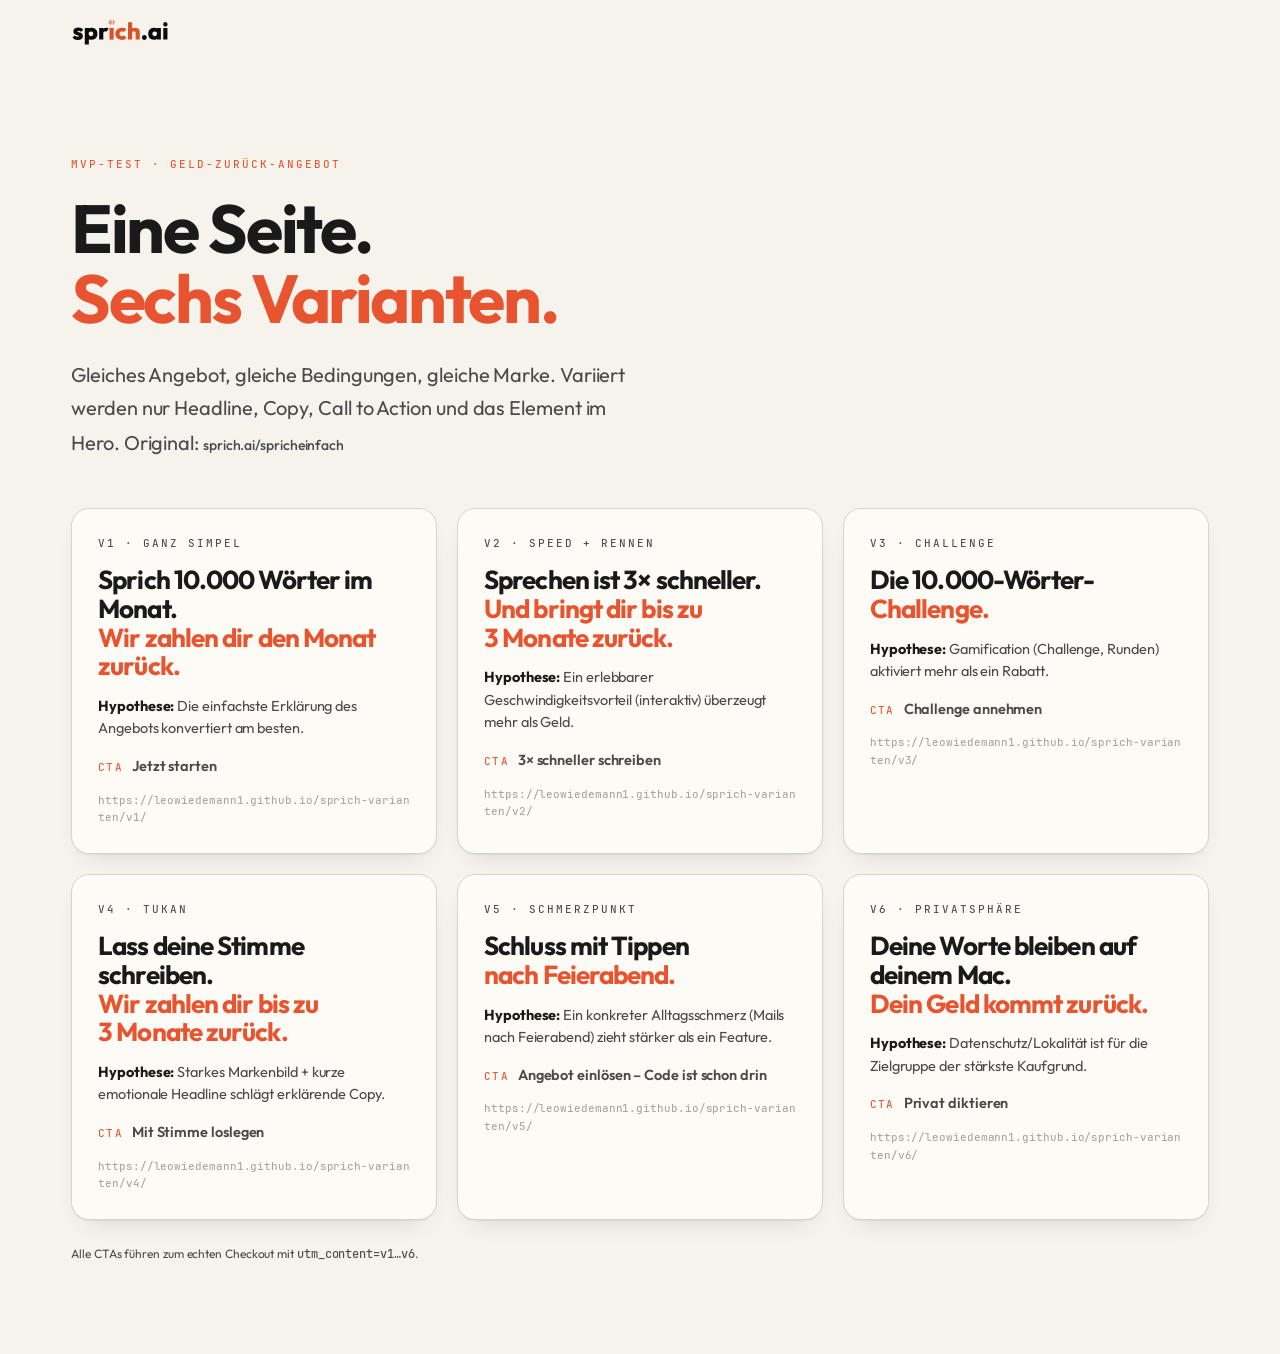
==== commit a3fc2190: "V2 und V4: Headline bezieht das Geld-zurück-Angebot ein Co-Authored-By: Claude Opus 5.5 <noreply@ant" ====
--- a/index.html
+++ b/index.html
@@ -22,7 +22,7 @@
 <span class="vx-card-url mono">https://leowiedemann1.github.io/sprich-varianten/v1/</span>
 </a><a class="vx-card" href="v2/">
 <span class="kicker">V2 · Speed + Rennen</span>
-<h2 class="hed">Sprechen ist<br/><em>3× schneller</em><br/>als Tippen.</h2>
+<h2 class="hed">Sprechen ist 3×&nbsp;schneller.<br/><em>Und bringt dir bis zu 3&nbsp;Monate zurück.</em></h2>
 <p class="vx-card-hyp"><b>Hypothese:</b> Ein erlebbarer Geschwindigkeitsvorteil (interaktiv) überzeugt mehr als Geld.</p>
 <p class="vx-card-cta"><span class="mono">CTA</span> 3× schneller schreiben</p>
 <span class="vx-card-url mono">https://leowiedemann1.github.io/sprich-varianten/v2/</span>
@@ -34,7 +34,7 @@
 <span class="vx-card-url mono">https://leowiedemann1.github.io/sprich-varianten/v3/</span>
 </a><a class="vx-card" href="v4/">
 <span class="kicker">V4 · Tukan</span>
-<h2 class="hed">Lass deine Stimme<br/><em>schreiben.</em></h2>
+<h2 class="hed">Lass deine Stimme schreiben.<br/><em>Wir zahlen dir bis zu 3&nbsp;Monate zurück.</em></h2>
 <p class="vx-card-hyp"><b>Hypothese:</b> Starkes Markenbild + kurze emotionale Headline schlägt erklärende Copy.</p>
 <p class="vx-card-cta"><span class="mono">CTA</span> Mit Stimme loslegen</p>
 <span class="vx-card-url mono">https://leowiedemann1.github.io/sprich-varianten/v4/</span>
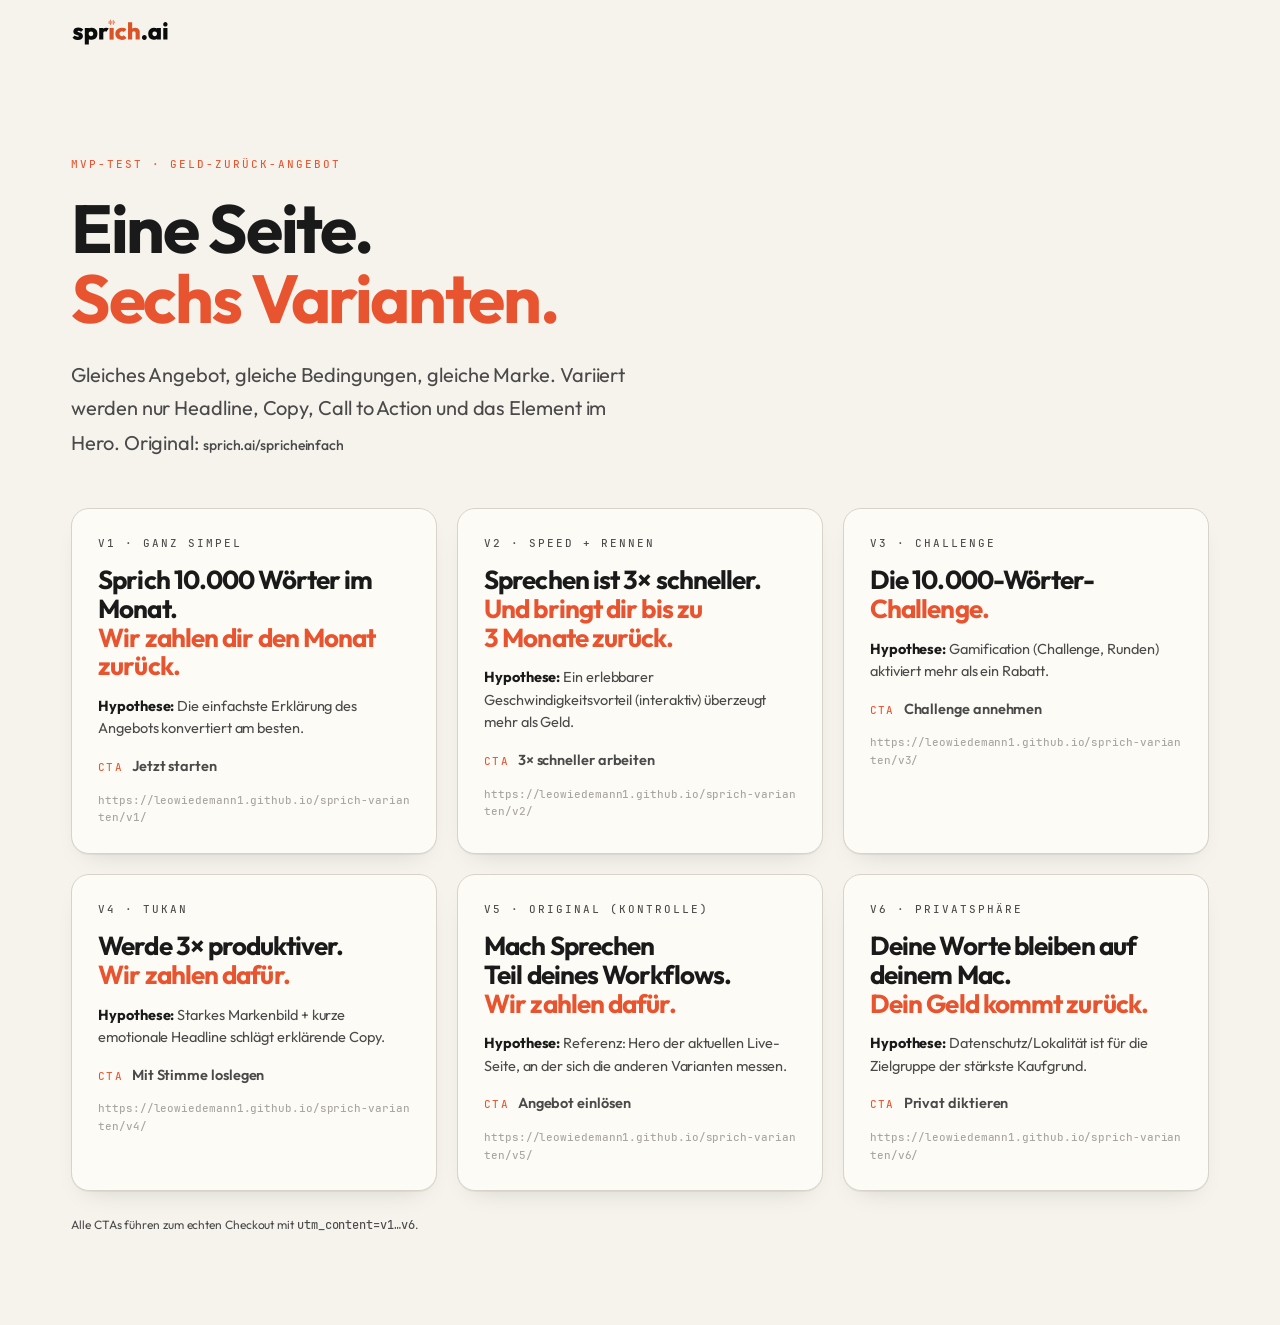
==== commit 87c6be24: "Copy-Runde: v1 Intro, v2 CTA, v3 Eyebrow, v4 Headline, v5 = Original-Hero, v6 Intro Co-Authored-By: " ====
--- a/index.html
+++ b/index.html
@@ -24,7 +24,7 @@
 <span class="kicker">V2 · Speed + Rennen</span>
 <h2 class="hed">Sprechen ist 3×&nbsp;schneller.<br/><em>Und bringt dir bis zu 3&nbsp;Monate zurück.</em></h2>
 <p class="vx-card-hyp"><b>Hypothese:</b> Ein erlebbarer Geschwindigkeitsvorteil (interaktiv) überzeugt mehr als Geld.</p>
-<p class="vx-card-cta"><span class="mono">CTA</span> 3× schneller schreiben</p>
+<p class="vx-card-cta"><span class="mono">CTA</span> 3× schneller arbeiten</p>
 <span class="vx-card-url mono">https://leowiedemann1.github.io/sprich-varianten/v2/</span>
 </a><a class="vx-card" href="v3/">
 <span class="kicker">V3 · Challenge</span>
@@ -34,15 +34,15 @@
 <span class="vx-card-url mono">https://leowiedemann1.github.io/sprich-varianten/v3/</span>
 </a><a class="vx-card" href="v4/">
 <span class="kicker">V4 · Tukan</span>
-<h2 class="hed">Lass deine Stimme schreiben.<br/><em>Wir zahlen dir bis zu 3&nbsp;Monate zurück.</em></h2>
+<h2 class="hed">Werde 3×&nbsp;produktiver.<br/><em>Wir zahlen dafür.</em></h2>
 <p class="vx-card-hyp"><b>Hypothese:</b> Starkes Markenbild + kurze emotionale Headline schlägt erklärende Copy.</p>
 <p class="vx-card-cta"><span class="mono">CTA</span> Mit Stimme loslegen</p>
 <span class="vx-card-url mono">https://leowiedemann1.github.io/sprich-varianten/v4/</span>
 </a><a class="vx-card" href="v5/">
-<span class="kicker">V5 · Schmerzpunkt</span>
-<h2 class="hed">Schluss mit Tippen<br/><em>nach Feierabend.</em></h2>
-<p class="vx-card-hyp"><b>Hypothese:</b> Ein konkreter Alltagsschmerz (Mails nach Feierabend) zieht stärker als ein Feature.</p>
-<p class="vx-card-cta"><span class="mono">CTA</span> Angebot einlösen – Code ist schon drin</p>
+<span class="kicker">V5 · Original (Kontrolle)</span>
+<h2 class="hed">Mach Sprechen<br/>Teil deines Workflows.<br/><em>Wir zahlen dafür.</em></h2>
+<p class="vx-card-hyp"><b>Hypothese:</b> Referenz: Hero der aktuellen Live-Seite, an der sich die anderen Varianten messen.</p>
+<p class="vx-card-cta"><span class="mono">CTA</span> Angebot einlösen</p>
 <span class="vx-card-url mono">https://leowiedemann1.github.io/sprich-varianten/v5/</span>
 </a><a class="vx-card" href="v6/">
 <span class="kicker">V6 · Privatsphäre</span>
--- a/assets/css/variants.css
+++ b/assets/css/variants.css
@@ -61,11 +61,6 @@
 .vx-hero-long h1.hed { font-size: clamp(36px, 4.4vw, 58px); }
 .vx-lock { color: var(--accent); flex: none; }
 
-/* ── V5: Copy-Button ───────────────────────────────────── */
-.vx-copy { margin-top: 4px; border: 1px solid var(--line-soft); background: var(--paper); color: var(--ink-soft); border-radius: 999px; padding: 6px 14px; font: 500 12px var(--font-jetbrains), monospace; letter-spacing: .08em; text-transform: uppercase; cursor: pointer; }
-.vx-copy:hover { border-color: var(--accent); color: var(--accent); }
-.vx-copy.is-copied { background: var(--good-soft); color: var(--good); border-color: var(--good); }
-
 /* ── V6: Privatsphäre ──────────────────────────────────── */
 .vx-privacy-list { list-style: none; margin: 22px 0 18px; padding: 0; }
 .vx-privacy-list li { display: flex; justify-content: space-between; gap: 16px; padding: 12px 0; border-bottom: 1px dashed var(--line-soft); font-size: 15px; color: var(--ink-mute); }
